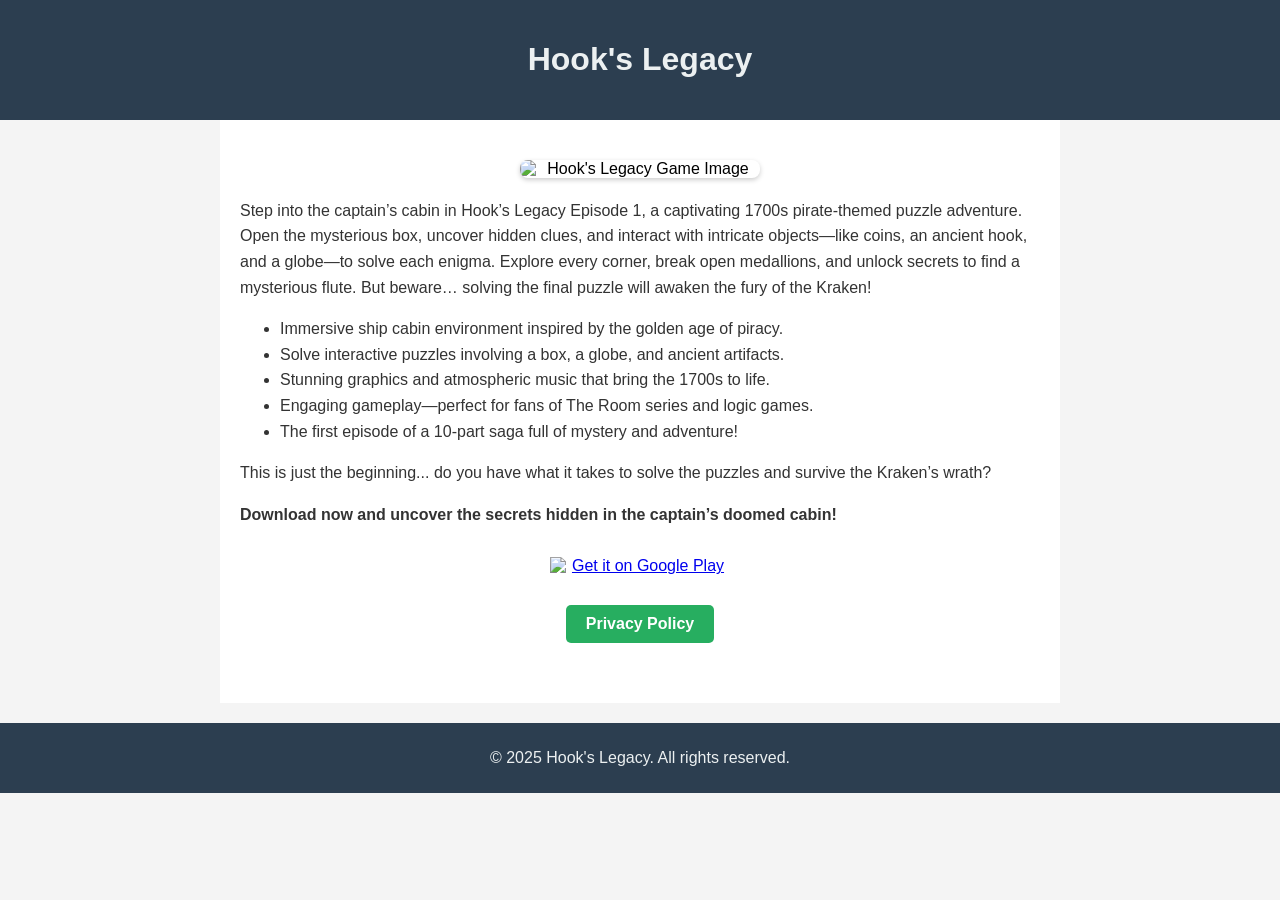
==== index.html @ f2c018a4 "Update index.html" ====
<!DOCTYPE html>
<html lang="en">
<head>
  <meta charset="UTF-8" />
  <title>Hook's Legacy</title>
  <style>
    body {
      font-family: Arial, sans-serif;
      margin: 0;
      padding: 0;
      background: #f4f4f4;
    }

    header {
      background: #2c3e50;
      color: #ecf0f1;
      padding: 20px;
      text-align: center;
    }

    main {
      max-width: 800px;
      margin: 0 auto;
      padding: 20px;
      background: #fff;
      text-align: center;
    }

    .game-image {
      margin: 20px auto;
      display: block;
      width: 240px; /* adjusting width from provided link */
      height: auto;
      box-shadow: 0 2px 5px rgba(0,0,0,0.2);
      border-radius: 8px;
    }

    .game-description {
      margin-top: 20px;
      font-size: 1rem;
      line-height: 1.6;
      color: #333;
      text-align: left; /* Facoltativo: per allineare a sinistra */
    }

    .store-badge {
      margin: 20px auto;
      display: block;
      width: 180px; /* typical width for the Google Play badge */
      height: auto;
    }

    .buttons-container {
      margin: 30px 0;
      text-align: center;
    }

    .btn-policy {
      display: inline-block;
      padding: 10px 20px;
      background: #27ae60;
      color: #fff;
      text-decoration: none;
      border-radius: 5px;
      font-weight: bold;
      margin: 10px;
    }

    .btn-policy:hover {
      background: #2ecc71;
    }

    footer {
      background: #2c3e50;
      color: #ecf0f1;
      text-align: center;
      padding: 10px;
      margin-top: 20px;
    }
  </style>
</head>
<body>
  <header>
    <h1>Hook's Legacy</h1>
  </header>

  <main>
    <!-- Game image -->
    <img 
      class="game-image" 
      src="https://play-lh.googleusercontent.com/mLpcLeg_mmo0BnY7nd2sr4pwFsOzSVc6ioqtcm1bPZD8HeeAul3WqyxmiuzmgllmLvM=w240-h480-rw" 
      alt="Hook's Legacy Game Image" 
    />

    <!-- Updated text -->
    <div class="game-description">
      <p>
        Step into the captain’s cabin in Hook’s Legacy Episode 1, a captivating 1700s pirate-themed puzzle adventure. 
        Open the mysterious box, uncover hidden clues, and interact with intricate objects—like coins, 
        an ancient hook, and a globe—to solve each enigma. Explore every corner, break open medallions, 
        and unlock secrets to find a mysterious flute. But beware… solving the final puzzle 
        will awaken the fury of the Kraken!
      </p>

      <ul>
        <li>Immersive ship cabin environment inspired by the golden age of piracy.</li>
        <li>Solve interactive puzzles involving a box, a globe, and ancient artifacts.</li>
        <li>Stunning graphics and atmospheric music that bring the 1700s to life.</li>
        <li>Engaging gameplay—perfect for fans of The Room series and logic games.</li>
        <li>The first episode of a 10-part saga full of mystery and adventure!</li>
      </ul>

      <p>
        This is just the beginning... do you have what it takes to solve the puzzles 
        and survive the Kraken’s wrath?
      </p>

      <p>
        <strong>Download now and uncover the secrets hidden in the captain’s doomed cabin!</strong>
      </p>
    </div>

    <!-- Google Play badge (typical "Get it on Google Play" button) -->
    <div class="buttons-container">
      <a 
        href="https://play.google.com/store/apps/details?id=com.M4st3rf0x.MansionSurv" 
        target="_blank" 
        rel="noopener noreferrer"
      >
        <img 
          class="store-badge" 
          src="https://play.google.com/intl/en_us/badges/images/generic/en_badge_web_generic.png" 
          alt="Get it on Google Play"
        />
      </a>

      <!-- Privacy Policy button -->
      <a 
        class="btn-policy" 
        href="https://wearekeepersofthesea.com/privacy-policy" 
        target="_blank" 
        rel="noopener noreferrer"
      >
        Privacy Policy
      </a>
    </div>
  </main>

  <footer>
    <p>&copy; 2025 Hook's Legacy. All rights reserved.</p>
  </footer>
</body>
</html>
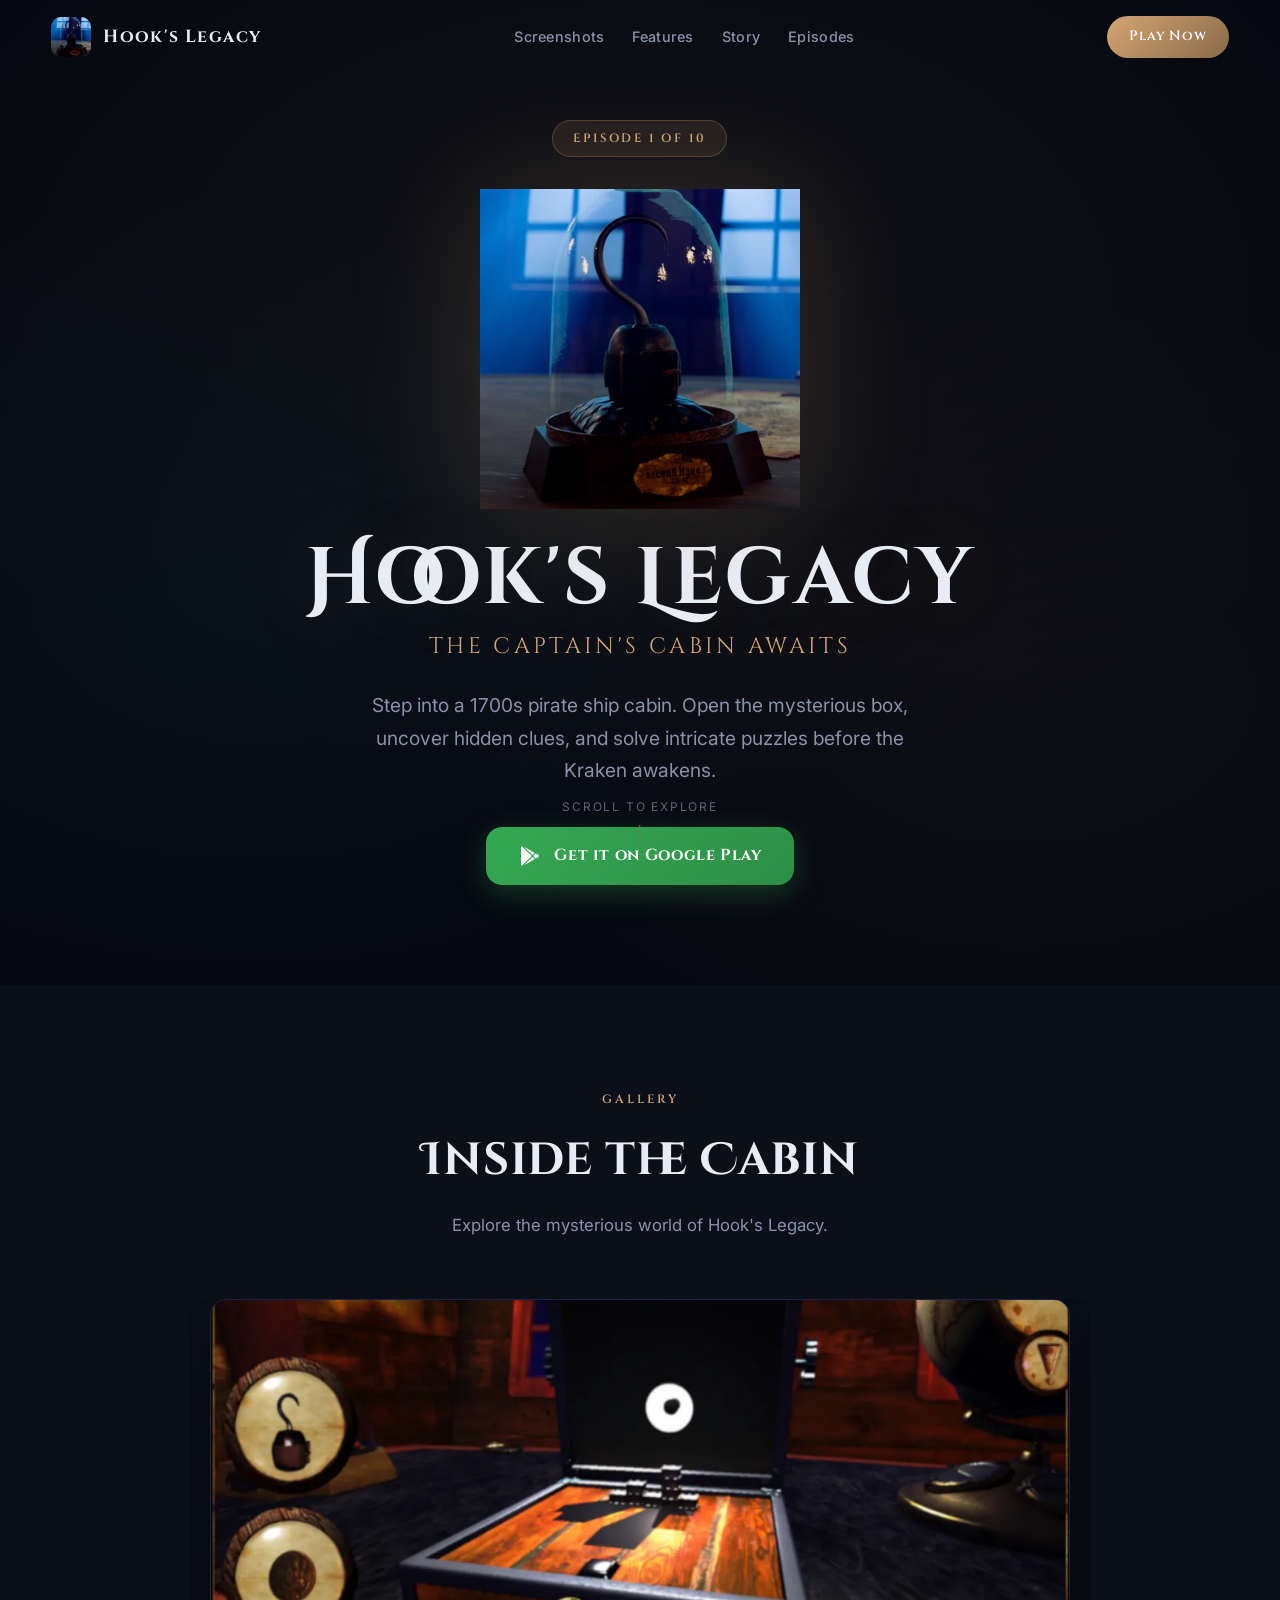
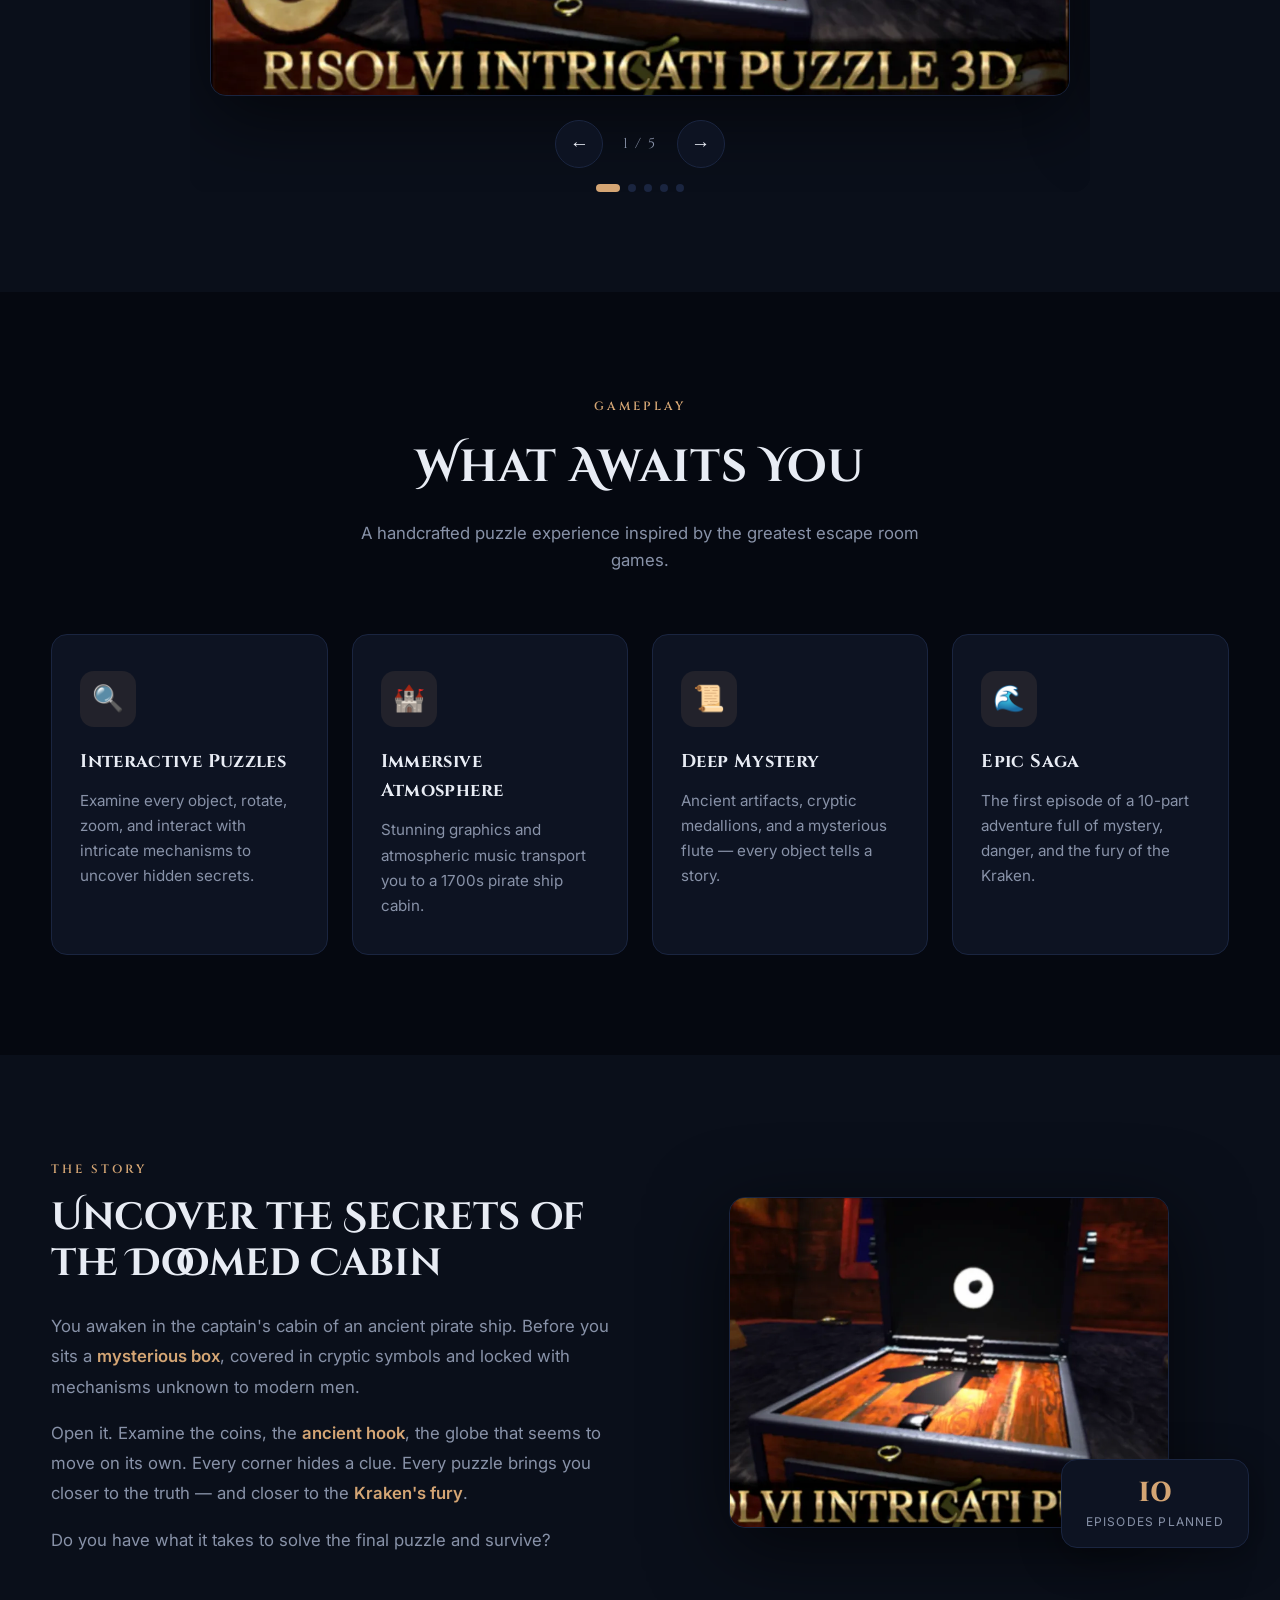
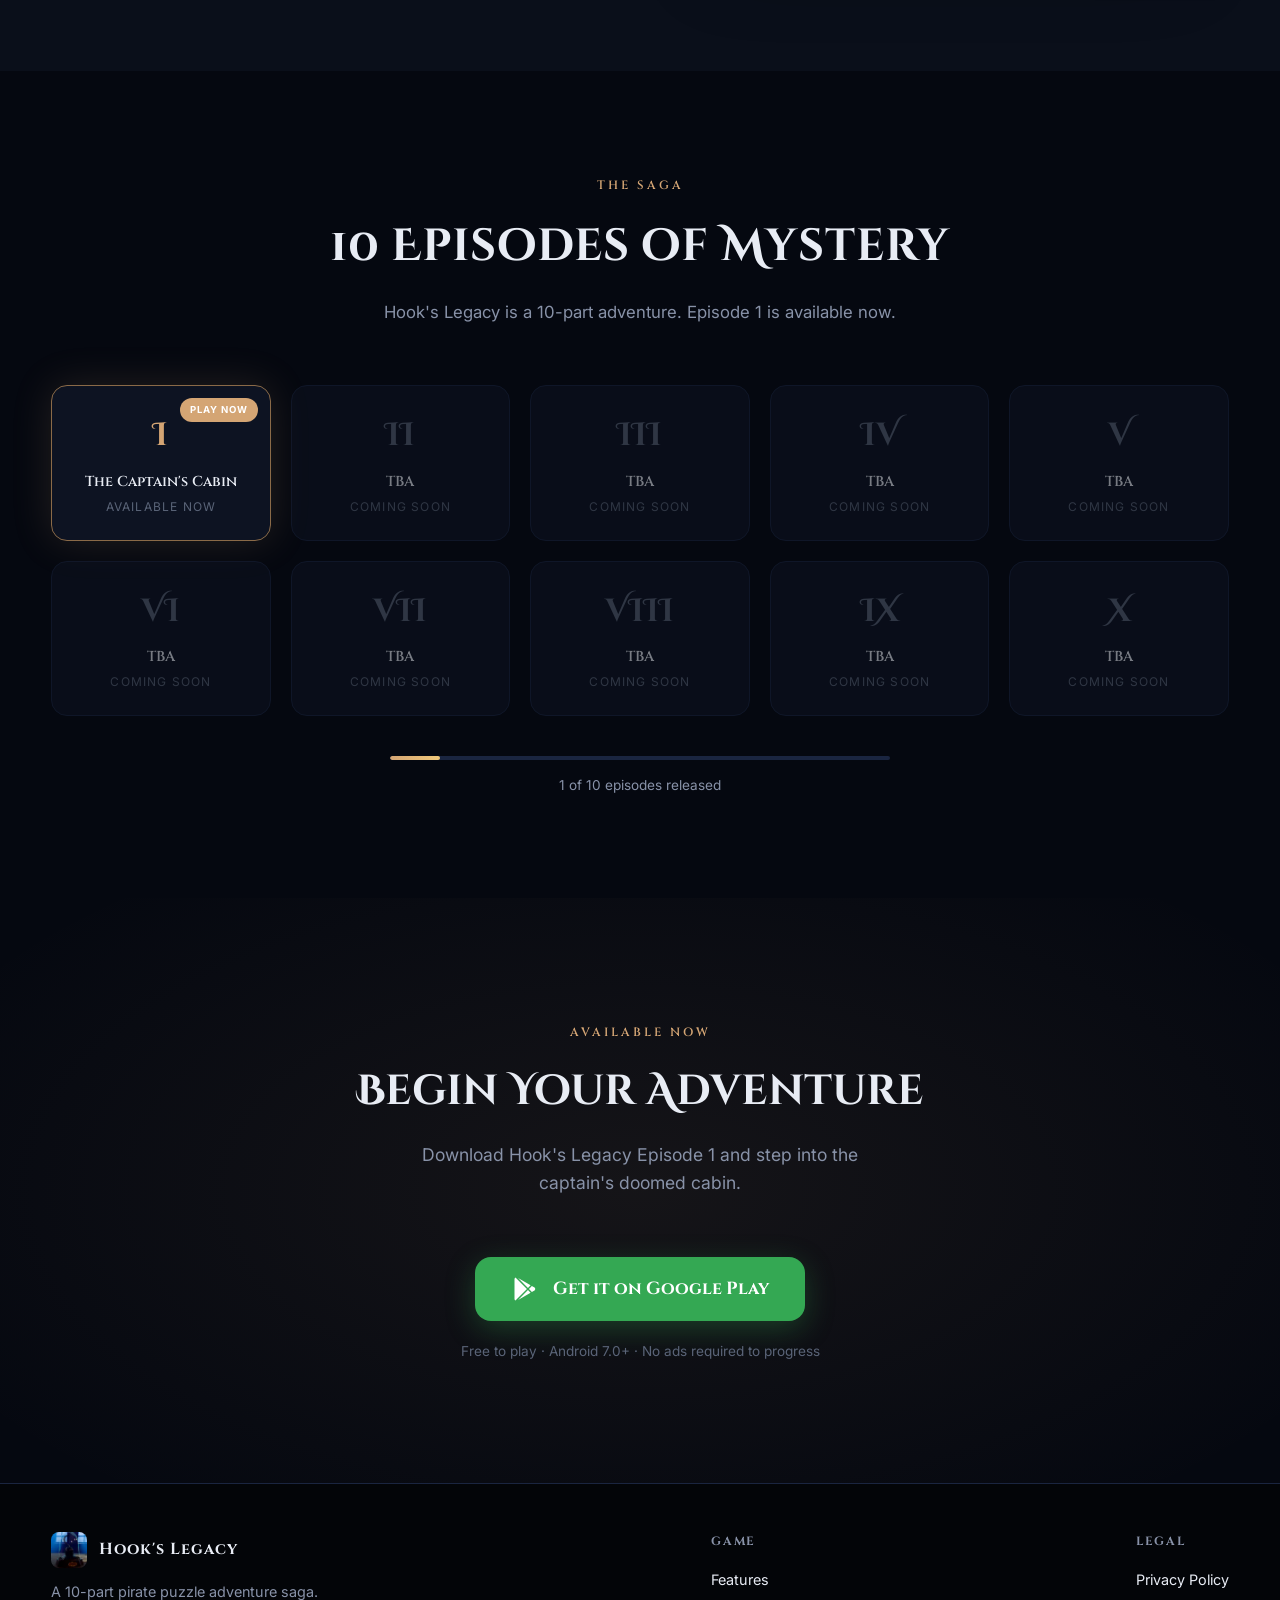
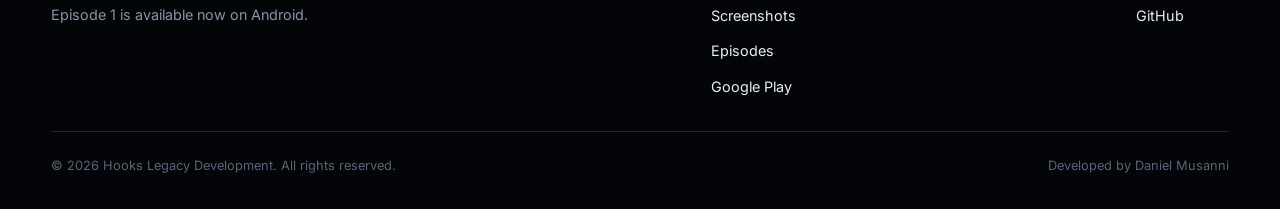
==== commit b7ad3d35: "fix: add index.html, remove private files (WIKI, agents, scripts)" ====
--- a/index.html
+++ b/index.html
@@ -1,153 +1,224 @@
 <!DOCTYPE html>
 <html lang="en">
 <head>
-  <meta charset="UTF-8" />
-  <title>Hook's Legacy</title>
-  <style>
-    body {
-      font-family: Arial, sans-serif;
-      margin: 0;
-      padding: 0;
-      background: #f4f4f4;
-    }
-
-    header {
-      background: #2c3e50;
-      color: #ecf0f1;
-      padding: 20px;
-      text-align: center;
-    }
-
-    main {
-      max-width: 800px;
-      margin: 0 auto;
-      padding: 20px;
-      background: #fff;
-      text-align: center;
-    }
-
-    .game-image {
-      margin: 20px auto;
-      display: block;
-      width: 240px; /* adjusting width from provided link */
-      height: auto;
-      box-shadow: 0 2px 5px rgba(0,0,0,0.2);
-      border-radius: 8px;
-    }
-
-    .game-description {
-      margin-top: 20px;
-      font-size: 1rem;
-      line-height: 1.6;
-      color: #333;
-      text-align: left; /* Facoltativo: per allineare a sinistra */
-    }
-
-    .store-badge {
-      margin: 20px auto;
-      display: block;
-      width: 180px; /* typical width for the Google Play badge */
-      height: auto;
-    }
-
-    .buttons-container {
-      margin: 30px 0;
-      text-align: center;
-    }
-
-    .btn-policy {
-      display: inline-block;
-      padding: 10px 20px;
-      background: #27ae60;
-      color: #fff;
-      text-decoration: none;
-      border-radius: 5px;
-      font-weight: bold;
-      margin: 10px;
-    }
-
-    .btn-policy:hover {
-      background: #2ecc71;
-    }
-
-    footer {
-      background: #2c3e50;
-      color: #ecf0f1;
-      text-align: center;
-      padding: 10px;
-      margin-top: 20px;
-    }
-  </style>
+  <meta charset="UTF-8">
+  <meta name="viewport" content="width=device-width, initial-scale=1.0">
+  <title>Hook's Legacy — The Captain's Cabin Awaits</title>
+  <meta name="description" content="Hook's Legacy Episode 1: a pirate-themed puzzle adventure set in a 1700s ship cabin. Solve intricate puzzles, uncover hidden secrets, and survive the Kraken's wrath.">
+  <meta property="og:title" content="Hook's Legacy — Episode 1">
+  <meta property="og:description" content="Step into the captain's cabin. Solve the puzzles. Survive the Kraken.">
+  <meta property="og:type" content="website">
+  <link rel="icon" type="image/svg+xml" href="assets/img/favicon.svg">
+  <link rel="preconnect" href="https://fonts.googleapis.com">
+  <link rel="preconnect" href="https://fonts.gstatic.com" crossorigin>
+  <link href="https://fonts.googleapis.com/css2?family=Cinzel+Decorative:wght@400;700&family=Cinzel:wght@400;500;600;700&family=Inter:wght@400;500;600&display=swap" rel="stylesheet">
+  <link rel="stylesheet" href="assets/css/style.css">
 </head>
 <body>
-  <header>
-    <h1>Hook's Legacy</h1>
+
+  <header class="site-header" id="header">
+    <div class="container header-inner">
+      <a class="header-brand" href="#">
+        <img class="header-logo" src="assets/img/logo-sm.webp" alt="Hook's Legacy">
+        <span class="header-title">Hook's Legacy</span>
+      </a>
+      <nav>
+        <ul class="header-nav">
+          <li><a href="#screenshots">Screenshots</a></li>
+          <li><a href="#features">Features</a></li>
+          <li><a href="#story">Story</a></li>
+          <li><a href="#episodes">Episodes</a></li>
+        </ul>
+      </nav>
+      <a class="header-cta" href="https://play.google.com/store/apps/details?id=com.HooksLegacyDev.HooksLegacyEp1" target="_blank" rel="noopener">Play Now</a>
+    </div>
   </header>
 
   <main>
-    <!-- Game image -->
-    <img 
-      class="game-image" 
-      src="https://play-lh.googleusercontent.com/mLpcLeg_mmo0BnY7nd2sr4pwFsOzSVc6ioqtcm1bPZD8HeeAul3WqyxmiuzmgllmLvM=w240-h480-rw" 
-      alt="Hook's Legacy Game Image" 
-    />
-
-    <!-- Updated text -->
-    <div class="game-description">
-      <p>
-        Step into the captain’s cabin in Hook’s Legacy Episode 1, a captivating 1700s pirate-themed puzzle adventure. 
-        Open the mysterious box, uncover hidden clues, and interact with intricate objects—like coins, 
-        an ancient hook, and a globe—to solve each enigma. Explore every corner, break open medallions, 
-        and unlock secrets to find a mysterious flute. But beware… solving the final puzzle 
-        will awaken the fury of the Kraken!
-      </p>
-
-      <ul>
-        <li>Immersive ship cabin environment inspired by the golden age of piracy.</li>
-        <li>Solve interactive puzzles involving a box, a globe, and ancient artifacts.</li>
-        <li>Stunning graphics and atmospheric music that bring the 1700s to life.</li>
-        <li>Engaging gameplay—perfect for fans of The Room series and logic games.</li>
-        <li>The first episode of a 10-part saga full of mystery and adventure!</li>
-      </ul>
-
-      <p>
-        This is just the beginning... do you have what it takes to solve the puzzles 
-        and survive the Kraken’s wrath?
-      </p>
-
-      <p>
-        <strong>Download now and uncover the secrets hidden in the captain’s doomed cabin!</strong>
-      </p>
+
+    <section class="hero" id="hero">
+      <div class="hero-particles" id="particles"></div>
+      <div class="hero-content">
+        <div class="hero-badge">Episode 1 of 10</div>
+        <img class="hero-logo" src="assets/img/logo-hero.webp" alt="Hook's Legacy">
+        <h1 class="hero-title">Hook's Legacy</h1>
+        <p class="hero-subtitle">The Captain's Cabin Awaits</p>
+        <p class="hero-tagline">Step into a 1700s pirate ship cabin. Open the mysterious box, uncover hidden clues, and solve intricate puzzles before the Kraken awakens.</p>
+        <div class="hero-cta">
+          <a class="btn-play" href="https://play.google.com/store/apps/details?id=com.HooksLegacyDev.HooksLegacyEp1" target="_blank" rel="noopener">
+            <svg viewBox="0 0 24 24" fill="currentColor"><path d="M3,20.5V3.5C3,2.91 3.34,2.39 3.84,2.15L13.69,12L3.84,21.85C3.34,21.61 3,21.09 3,20.5M16.81,15.12L6.05,21.34L14.54,12.85L16.81,15.12M20.16,10.81C20.5,11.08 20.75,11.5 20.75,12C20.75,12.5 20.53,12.9 20.18,13.18L17.89,14.5L15.39,12L17.89,9.5L20.16,10.81M6.05,2.66L16.81,8.88L14.54,11.15L6.05,2.66Z"/></svg>
+            Get it on Google Play
+          </a>
+        </div>
+        <p class="hero-scroll">Scroll to explore<span class="hero-scroll-line"></span></p>
+      </div>
+    </section>
+
+    <section class="section section-dark" id="screenshots">
+      <div class="container">
+        <div class="section-header reveal">
+          <span class="section-eyebrow">Gallery</span>
+          <h2 class="section-title">Inside the Cabin</h2>
+          <p class="section-desc">Explore the mysterious world of Hook's Legacy.</p>
+        </div>
+        <div class="screenshots-carousel reveal">
+          <div class="screenshots-track" id="carouselTrack">
+            <div class="screenshot-slide"><img src="assets/img/screenshot-1.webp" alt="The mysterious box" loading="lazy"></div>
+            <div class="screenshot-slide"><img src="assets/img/screenshot-2.webp" alt="Ancient artifacts" loading="lazy"></div>
+            <div class="screenshot-slide"><img src="assets/img/screenshot-3.webp" alt="Puzzle solving" loading="lazy"></div>
+            <div class="screenshot-slide"><img src="assets/img/screenshot-4.webp" alt="The globe" loading="lazy"></div>
+            <div class="screenshot-slide"><img src="assets/img/screenshot-5.webp" alt="The Kraken awaits" loading="lazy"></div>
+          </div>
+          <div class="carousel-controls">
+            <button class="carousel-btn" id="prevBtn" aria-label="Previous">&#8592;</button>
+            <span class="carousel-counter"><span id="currentSlide">1</span> / 5</span>
+            <button class="carousel-btn" id="nextBtn" aria-label="Next">&#8594;</button>
+          </div>
+          <div class="carousel-dots" id="carouselDots">
+            <button class="carousel-dot active" data-index="0"></button>
+            <button class="carousel-dot" data-index="1"></button>
+            <button class="carousel-dot" data-index="2"></button>
+            <button class="carousel-dot" data-index="3"></button>
+            <button class="carousel-dot" data-index="4"></button>
+          </div>
+        </div>
+      </div>
+    </section>
+
+    <section class="section" id="features">
+      <div class="container">
+        <div class="section-header reveal">
+          <span class="section-eyebrow">Gameplay</span>
+          <h2 class="section-title">What Awaits You</h2>
+          <p class="section-desc">A handcrafted puzzle experience inspired by the greatest escape room games.</p>
+        </div>
+        <div class="features-grid">
+          <div class="feature-card reveal reveal-delay-1">
+            <div class="feature-icon">&#x1F50D;</div>
+            <h3>Interactive Puzzles</h3>
+            <p>Examine every object, rotate, zoom, and interact with intricate mechanisms to uncover hidden secrets.</p>
+          </div>
+          <div class="feature-card reveal reveal-delay-2">
+            <div class="feature-icon">&#x1F3F0;</div>
+            <h3>Immersive Atmosphere</h3>
+            <p>Stunning graphics and atmospheric music transport you to a 1700s pirate ship cabin.</p>
+          </div>
+          <div class="feature-card reveal reveal-delay-3">
+            <div class="feature-icon">&#x1F4DC;</div>
+            <h3>Deep Mystery</h3>
+            <p>Ancient artifacts, cryptic medallions, and a mysterious flute — every object tells a story.</p>
+          </div>
+          <div class="feature-card reveal reveal-delay-4">
+            <div class="feature-icon">&#x1F30A;</div>
+            <h3>Epic Saga</h3>
+            <p>The first episode of a 10-part adventure full of mystery, danger, and the fury of the Kraken.</p>
+          </div>
+        </div>
+      </div>
+    </section>
+
+    <section class="section section-dark" id="story">
+      <div class="container">
+        <div class="story-content">
+          <div class="story-text reveal">
+            <span class="section-eyebrow">The Story</span>
+            <h2>Uncover the Secrets of the Doomed Cabin</h2>
+            <p>You awaken in the captain's cabin of an ancient pirate ship. Before you sits a <span class="highlight">mysterious box</span>, covered in cryptic symbols and locked with mechanisms unknown to modern men.</p>
+            <p>Open it. Examine the coins, the <span class="highlight">ancient hook</span>, the globe that seems to move on its own. Every corner hides a clue. Every puzzle brings you closer to the truth — and closer to the <span class="highlight">Kraken's fury</span>.</p>
+            <p>Do you have what it takes to solve the final puzzle and survive?</p>
+          </div>
+          <div class="story-visual reveal reveal-delay-2">
+            <img class="story-image" src="assets/img/story-image.webp" alt="The captain's cabin">
+            <div class="story-badge">
+              <div class="story-badge-num">10</div>
+              <div class="story-badge-label">Episodes Planned</div>
+            </div>
+          </div>
+        </div>
+      </div>
+    </section>
+
+    <section class="section" id="episodes">
+      <div class="container">
+        <div class="section-header reveal">
+          <span class="section-eyebrow">The Saga</span>
+          <h2 class="section-title">10 Episodes of Mystery</h2>
+          <p class="section-desc">Hook's Legacy is a 10-part adventure. Episode 1 is available now.</p>
+        </div>
+        <div class="episodes-grid reveal">
+          <div class="episode-card current">
+            <div class="episode-num">I</div>
+            <div class="episode-title">The Captain's Cabin</div>
+            <div class="episode-status">Available Now</div>
+          </div>
+          <div class="episode-card locked"><div class="episode-num">II</div><div class="episode-title">TBA</div><div class="episode-status">Coming Soon</div></div>
+          <div class="episode-card locked"><div class="episode-num">III</div><div class="episode-title">TBA</div><div class="episode-status">Coming Soon</div></div>
+          <div class="episode-card locked"><div class="episode-num">IV</div><div class="episode-title">TBA</div><div class="episode-status">Coming Soon</div></div>
+          <div class="episode-card locked"><div class="episode-num">V</div><div class="episode-title">TBA</div><div class="episode-status">Coming Soon</div></div>
+          <div class="episode-card locked"><div class="episode-num">VI</div><div class="episode-title">TBA</div><div class="episode-status">Coming Soon</div></div>
+          <div class="episode-card locked"><div class="episode-num">VII</div><div class="episode-title">TBA</div><div class="episode-status">Coming Soon</div></div>
+          <div class="episode-card locked"><div class="episode-num">VIII</div><div class="episode-title">TBA</div><div class="episode-status">Coming Soon</div></div>
+          <div class="episode-card locked"><div class="episode-num">IX</div><div class="episode-title">TBA</div><div class="episode-status">Coming Soon</div></div>
+          <div class="episode-card locked"><div class="episode-num">X</div><div class="episode-title">TBA</div><div class="episode-status">Coming Soon</div></div>
+        </div>
+        <div class="episodes-progress reveal">
+          <div class="progress-bar"><div class="progress-fill"></div></div>
+          <span class="progress-label">1 of 10 episodes released</span>
+        </div>
+      </div>
+    </section>
+
+    <section class="download-section" id="download">
+      <div class="download-content">
+        <div class="section-header reveal">
+          <span class="section-eyebrow">Available Now</span>
+          <h2 class="download-title">Begin Your Adventure</h2>
+          <p class="download-subtitle">Download Hook's Legacy Episode 1 and step into the captain's doomed cabin.</p>
+        </div>
+        <a class="download-badge reveal" href="https://play.google.com/store/apps/details?id=com.HooksLegacyDev.HooksLegacyEp1" target="_blank" rel="noopener">
+          <svg viewBox="0 0 24 24" fill="currentColor"><path d="M3,20.5V3.5C3,2.91 3.34,2.39 3.84,2.15L13.69,12L3.84,21.85C3.34,21.61 3,21.09 3,20.5M16.81,15.12L6.05,21.34L14.54,12.85L16.81,15.12M20.16,10.81C20.5,11.08 20.75,11.5 20.75,12C20.75,12.5 20.53,12.9 20.18,13.18L17.89,14.5L15.39,12L17.89,9.5L20.16,10.81M6.05,2.66L16.81,8.88L14.54,11.15L6.05,2.66Z"/></svg>
+          Get it on Google Play
+        </a>
+        <p class="download-meta reveal">Free to play · Android 7.0+ · No ads required to progress</p>
+      </div>
+    </section>
+
+  </main>
+
+  <footer class="site-footer">
+    <div class="container">
+      <div class="footer-grid">
+        <div class="footer-brand">
+          <div class="footer-brand-logo">
+            <img src="assets/img/logo-sm.webp" alt="Hook's Legacy">
+            <span>Hook's Legacy</span>
+          </div>
+          <p>A 10-part pirate puzzle adventure saga. Episode 1 is available now on Android.</p>
+        </div>
+        <div class="footer-links">
+          <h5>Game</h5>
+          <ul>
+            <li><a href="#features">Features</a></li>
+            <li><a href="#screenshots">Screenshots</a></li>
+            <li><a href="#episodes">Episodes</a></li>
+            <li><a href="https://play.google.com/store/apps/details?id=com.HooksLegacyDev.HooksLegacyEp1" target="_blank" rel="noopener">Google Play</a></li>
+          </ul>
+        </div>
+        <div class="footer-links">
+          <h5>Legal</h5>
+          <ul>
+            <li><a href="privacy.html">Privacy Policy</a></li>
+            <li><a href="https://github.com/HooksLegacyTeam/HooksLegacy" target="_blank" rel="noopener">GitHub</a></li>
+          </ul>
+        </div>
+      </div>
+      <div class="footer-bottom">
+        <span>&copy; 2026 Hooks Legacy Development. All rights reserved.</span>
+        <span>Developed by Daniel Musanni</span>
+      </div>
     </div>
-
-    <!-- Google Play badge (typical "Get it on Google Play" button) -->
-    <div class="buttons-container">
-      <a 
-        href="https://play.google.com/store/apps/details?id=com.M4st3rf0x.MansionSurv" 
-        target="_blank" 
-        rel="noopener noreferrer"
-      >
-        <img 
-          class="store-badge" 
-          src="https://play.google.com/intl/en_us/badges/images/generic/en_badge_web_generic.png" 
-          alt="Get it on Google Play"
-        />
-      </a>
-
-      <!-- Privacy Policy button -->
-      <a 
-        class="btn-policy" 
-        href="https://wearekeepersofthesea.com/privacy-policy" 
-        target="_blank" 
-        rel="noopener noreferrer"
-      >
-        Privacy Policy
-      </a>
-    </div>
-  </main>
-
-  <footer>
-    <p>&copy; 2025 Hook's Legacy. All rights reserved.</p>
   </footer>
+
+  <script src="assets/js/main.js"></script>
 </body>
 </html>
--- a/assets/css/style.css
+++ b/assets/css/style.css
@@ -0,0 +1,912 @@
+:root {
+  --bg: #050810;
+  --bg-deep: #030508;
+  --bg-section: #0a0f1a;
+  --bg-card: #0d1322;
+  --bg-card-hover: #111830;
+  --border: #1a2540;
+  --border-glow: #2a3a5c;
+  --text: #e8ecf4;
+  --text-dim: #8892a8;
+  --text-muted: #5a6478;
+  --gold: #d4a574;
+  --gold-bright: #f0c87a;
+  --gold-dim: #8a6a48;
+  --ocean: #1a6b8a;
+  --ocean-bright: #22d3ee;
+  --ocean-dim: #0e4a60;
+  --danger: #c0392b;
+  --font-display: 'Cinzel Decorative', 'Cinzel', serif;
+  --font-heading: 'Cinzel', serif;
+  --font-body: 'Inter', -apple-system, sans-serif;
+  --radius: 16px;
+  --radius-sm: 8px;
+  --radius-pill: 999px;
+  --shadow-sm: 0 4px 20px rgba(0,0,0,0.3);
+  --shadow-md: 0 8px 40px rgba(0,0,0,0.4);
+  --shadow-lg: 0 20px 80px rgba(0,0,0,0.6);
+  --shadow-glow-gold: 0 0 40px rgba(212,165,116,0.15);
+  --shadow-glow-ocean: 0 0 40px rgba(34,211,238,0.1);
+}
+
+*, *::before, *::after {
+  box-sizing: border-box;
+  margin: 0;
+  padding: 0;
+}
+
+html {
+  scroll-behavior: smooth;
+  -webkit-text-size-adjust: 100%;
+}
+
+body {
+  font-family: var(--font-body);
+  background: var(--bg);
+  color: var(--text);
+  line-height: 1.6;
+  -webkit-font-smoothing: antialiased;
+  -moz-osx-font-smoothing: grayscale;
+  overflow-x: hidden;
+}
+
+::selection {
+  background: rgba(212,165,116,0.35);
+  color: #fff;
+}
+
+img {
+  max-width: 100%;
+  height: auto;
+  display: block;
+}
+
+a {
+  color: var(--ocean-bright);
+  text-decoration: none;
+  transition: color 0.2s;
+}
+
+a:hover {
+  color: var(--gold-bright);
+}
+
+.container {
+  width: min(1200px, 92%);
+  margin: 0 auto;
+}
+
+/* ═══════════════ HEADER ═══════════════ */
+.site-header {
+  position: fixed;
+  top: 0;
+  left: 0;
+  right: 0;
+  z-index: 100;
+  padding: 16px 0;
+  transition: background 0.3s, backdrop-filter 0.3s;
+}
+
+.site-header.scrolled {
+  background: rgba(5,8,16,0.92);
+  backdrop-filter: blur(16px);
+  border-bottom: 1px solid var(--border);
+}
+
+.header-inner {
+  display: flex;
+  align-items: center;
+  justify-content: space-between;
+}
+
+.header-brand {
+  display: flex;
+  align-items: center;
+  gap: 12px;
+  text-decoration: none;
+}
+
+.header-logo {
+  width: 40px;
+  height: 40px;
+  border-radius: 10px;
+  object-fit: cover;
+}
+
+.header-title {
+  font-family: var(--font-heading);
+  font-weight: 700;
+  font-size: 1.1rem;
+  color: var(--text);
+  letter-spacing: 0.08em;
+}
+
+.header-nav {
+  display: flex;
+  align-items: center;
+  gap: 28px;
+  list-style: none;
+}
+
+.header-nav a {
+  color: var(--text-dim);
+  font-size: 0.9rem;
+  font-weight: 500;
+  letter-spacing: 0.02em;
+  transition: color 0.2s;
+}
+
+.header-nav a:hover {
+  color: var(--gold);
+  text-decoration: none;
+}
+
+.header-cta {
+  display: inline-flex;
+  align-items: center;
+  gap: 8px;
+  padding: 10px 22px;
+  background: linear-gradient(135deg, var(--gold), var(--gold-dim));
+  color: #fff;
+  font-family: var(--font-heading);
+  font-weight: 600;
+  font-size: 0.85rem;
+  letter-spacing: 0.06em;
+  border-radius: var(--radius-pill);
+  text-decoration: none;
+  transition: transform 0.2s, box-shadow 0.2s;
+}
+
+.header-cta:hover {
+  transform: translateY(-2px);
+  box-shadow: var(--shadow-glow-gold);
+  color: #fff;
+  text-decoration: none;
+}
+
+/* ═══════════════ HERO ═══════════════ */
+.hero {
+  position: relative;
+  min-height: 100vh;
+  display: flex;
+  align-items: center;
+  justify-content: center;
+  text-align: center;
+  overflow: hidden;
+  padding: 120px 0 80px;
+}
+
+.hero::before {
+  content: '';
+  position: absolute;
+  inset: 0;
+  background:
+    radial-gradient(ellipse 800px 500px at 50% 30%, rgba(212,165,116,0.06), transparent),
+    radial-gradient(ellipse 600px 400px at 20% 60%, rgba(26,107,138,0.08), transparent),
+    radial-gradient(ellipse 600px 400px at 80% 70%, rgba(212,165,116,0.04), transparent);
+  pointer-events: none;
+}
+
+.hero-particles {
+  position: absolute;
+  inset: 0;
+  pointer-events: none;
+  overflow: hidden;
+}
+
+.hero-particle {
+  position: absolute;
+  width: 2px;
+  height: 2px;
+  background: var(--gold);
+  border-radius: 50%;
+  opacity: 0;
+  animation: float-particle 8s infinite;
+}
+
+@keyframes float-particle {
+  0% { opacity: 0; transform: translateY(100vh) scale(0); }
+  10% { opacity: 0.6; }
+  90% { opacity: 0.6; }
+  100% { opacity: 0; transform: translateY(-10vh) scale(1); }
+}
+
+.hero-content {
+  position: relative;
+  z-index: 2;
+}
+
+.hero-badge {
+  display: inline-flex;
+  align-items: center;
+  gap: 8px;
+  padding: 8px 20px;
+  background: rgba(212,165,116,0.1);
+  border: 1px solid rgba(212,165,116,0.25);
+  border-radius: var(--radius-pill);
+  font-family: var(--font-heading);
+  font-size: 0.75rem;
+  font-weight: 600;
+  letter-spacing: 0.2em;
+  text-transform: uppercase;
+  color: var(--gold);
+  margin-bottom: 32px;
+}
+
+.hero-logo {
+  width: min(320px, 70vw);
+  margin: 0 auto 28px;
+  filter: drop-shadow(0 0 60px rgba(212,165,116,0.2));
+}
+
+.hero-title {
+  font-family: var(--font-display);
+  font-weight: 700;
+  font-size: clamp(2.4rem, 7vw, 5rem);
+  line-height: 1.05;
+  letter-spacing: 0.04em;
+  color: var(--text);
+  margin-bottom: 8px;
+  text-shadow: 0 0 80px rgba(212,165,116,0.15);
+}
+
+.hero-subtitle {
+  font-family: var(--font-heading);
+  font-weight: 400;
+  font-size: clamp(1rem, 2.5vw, 1.4rem);
+  color: var(--gold);
+  letter-spacing: 0.15em;
+  text-transform: uppercase;
+  margin-bottom: 24px;
+}
+
+.hero-tagline {
+  font-size: clamp(1rem, 2vw, 1.2rem);
+  color: var(--text-dim);
+  max-width: 560px;
+  margin: 0 auto 40px;
+  line-height: 1.7;
+}
+
+.hero-cta {
+  display: flex;
+  gap: 16px;
+  justify-content: center;
+  flex-wrap: wrap;
+  margin-bottom: 20px;
+}
+
+.btn-play {
+  display: inline-flex;
+  align-items: center;
+  gap: 12px;
+  padding: 16px 32px;
+  background: linear-gradient(135deg, #34a853, #2d8f47);
+  color: #fff;
+  font-family: var(--font-heading);
+  font-weight: 700;
+  font-size: 1rem;
+  letter-spacing: 0.04em;
+  border-radius: var(--radius);
+  text-decoration: none;
+  transition: transform 0.2s, box-shadow 0.2s;
+  box-shadow: 0 8px 30px rgba(52,168,83,0.3);
+}
+
+.btn-play:hover {
+  transform: translateY(-3px);
+  box-shadow: 0 12px 40px rgba(52,168,83,0.4);
+  color: #fff;
+  text-decoration: none;
+}
+
+.btn-play svg {
+  width: 24px;
+  height: 24px;
+}
+
+.hero-scroll {
+  position: absolute;
+  bottom: 40px;
+  left: 50%;
+  transform: translateX(-50%);
+  display: flex;
+  flex-direction: column;
+  align-items: center;
+  gap: 8px;
+  color: var(--text-muted);
+  font-size: 0.75rem;
+  letter-spacing: 0.15em;
+  text-transform: uppercase;
+  animation: bounce 2s infinite;
+}
+
+.hero-scroll-line {
+  width: 1px;
+  height: 40px;
+  background: linear-gradient(to bottom, var(--gold-dim), transparent);
+}
+
+@keyframes bounce {
+  0%, 100% { transform: translateX(-50%) translateY(0); }
+  50% { transform: translateX(-50%) translateY(8px); }
+}
+
+/* ═══════════════ SECTIONS ═══════════════ */
+.section {
+  padding: 100px 0;
+  position: relative;
+}
+
+.section-dark {
+  background: var(--bg-section);
+}
+
+.section-header {
+  text-align: center;
+  margin-bottom: 60px;
+}
+
+.section-eyebrow {
+  display: inline-block;
+  font-family: var(--font-heading);
+  font-weight: 600;
+  font-size: 0.75rem;
+  letter-spacing: 0.25em;
+  text-transform: uppercase;
+  color: var(--gold);
+  margin-bottom: 16px;
+}
+
+.section-title {
+  font-family: var(--font-display);
+  font-weight: 700;
+  font-size: clamp(1.8rem, 4vw, 2.8rem);
+  letter-spacing: 0.02em;
+  margin-bottom: 16px;
+}
+
+.section-desc {
+  color: var(--text-dim);
+  max-width: 600px;
+  margin: 0 auto;
+  font-size: 1.05rem;
+}
+
+/* ═══════════════ SCREENSHOTS ═══════════════ */
+.screenshots-carousel {
+  position: relative;
+  max-width: 900px;
+  margin: 0 auto;
+  overflow: hidden;
+  border-radius: var(--radius);
+}
+
+.screenshots-track {
+  display: flex;
+  transition: transform 0.5s cubic-bezier(0.4, 0, 0.2, 1);
+}
+
+.screenshot-slide {
+  min-width: 100%;
+  padding: 0 20px;
+}
+
+.screenshot-slide img {
+  width: 100%;
+  border-radius: var(--radius);
+  box-shadow: var(--shadow-lg);
+  border: 1px solid var(--border);
+}
+
+.carousel-controls {
+  display: flex;
+  align-items: center;
+  justify-content: center;
+  gap: 20px;
+  margin-top: 24px;
+}
+
+.carousel-btn {
+  width: 48px;
+  height: 48px;
+  border-radius: 50%;
+  border: 1px solid var(--border);
+  background: var(--bg-card);
+  color: var(--text);
+  font-size: 1.2rem;
+  cursor: pointer;
+  transition: all 0.2s;
+  display: grid;
+  place-items: center;
+}
+
+.carousel-btn:hover {
+  border-color: var(--gold);
+  color: var(--gold);
+  background: rgba(212,165,116,0.1);
+}
+
+.carousel-counter {
+  font-family: var(--font-heading);
+  font-size: 0.9rem;
+  color: var(--text-dim);
+  letter-spacing: 0.1em;
+}
+
+.carousel-dots {
+  display: flex;
+  gap: 8px;
+  justify-content: center;
+  margin-top: 16px;
+}
+
+.carousel-dot {
+  width: 8px;
+  height: 8px;
+  border-radius: 50%;
+  border: 0;
+  background: var(--border);
+  cursor: pointer;
+  transition: all 0.3s;
+}
+
+.carousel-dot.active {
+  background: var(--gold);
+  width: 24px;
+  border-radius: var(--radius-pill);
+}
+
+/* ═══════════════ FEATURES ═══════════════ */
+.features-grid {
+  display: grid;
+  grid-template-columns: repeat(auto-fit, minmax(260px, 1fr));
+  gap: 24px;
+}
+
+.feature-card {
+  background: var(--bg-card);
+  border: 1px solid var(--border);
+  border-radius: var(--radius);
+  padding: 36px 28px;
+  transition: all 0.3s;
+  position: relative;
+  overflow: hidden;
+}
+
+.feature-card::before {
+  content: '';
+  position: absolute;
+  top: 0;
+  left: 0;
+  right: 0;
+  height: 2px;
+  background: linear-gradient(90deg, transparent, var(--gold), transparent);
+  opacity: 0;
+  transition: opacity 0.3s;
+}
+
+.feature-card:hover {
+  border-color: var(--border-glow);
+  transform: translateY(-4px);
+  box-shadow: var(--shadow-glow-gold);
+}
+
+.feature-card:hover::before {
+  opacity: 1;
+}
+
+.feature-icon {
+  width: 56px;
+  height: 56px;
+  border-radius: 14px;
+  background: rgba(212,165,116,0.1);
+  display: grid;
+  place-items: center;
+  font-size: 1.6rem;
+  margin-bottom: 20px;
+}
+
+.feature-card h3 {
+  font-family: var(--font-heading);
+  font-weight: 700;
+  font-size: 1.15rem;
+  margin-bottom: 12px;
+  letter-spacing: 0.02em;
+}
+
+.feature-card p {
+  color: var(--text-dim);
+  font-size: 0.95rem;
+  line-height: 1.65;
+}
+
+/* ═══════════════ STORY ═══════════════ */
+.story-content {
+  display: grid;
+  grid-template-columns: 1fr 1fr;
+  gap: 60px;
+  align-items: center;
+}
+
+.story-text h2 {
+  font-family: var(--font-display);
+  font-size: clamp(1.6rem, 3.5vw, 2.4rem);
+  margin-bottom: 24px;
+  line-height: 1.2;
+}
+
+.story-text p {
+  color: var(--text-dim);
+  font-size: 1.05rem;
+  line-height: 1.8;
+  margin-bottom: 16px;
+}
+
+.story-text .highlight {
+  color: var(--gold);
+  font-weight: 600;
+}
+
+.story-visual {
+  position: relative;
+  display: flex;
+  justify-content: center;
+}
+
+.story-image {
+  width: 100%;
+  max-width: 440px;
+  border-radius: var(--radius);
+  box-shadow: var(--shadow-lg);
+  border: 1px solid var(--border);
+}
+
+.story-badge {
+  position: absolute;
+  bottom: -20px;
+  right: -20px;
+  background: var(--bg-card);
+  border: 1px solid var(--border);
+  border-radius: var(--radius);
+  padding: 16px 24px;
+  text-align: center;
+  box-shadow: var(--shadow-md);
+}
+
+.story-badge-num {
+  font-family: var(--font-display);
+  font-size: 2rem;
+  font-weight: 700;
+  color: var(--gold);
+  line-height: 1;
+}
+
+.story-badge-label {
+  font-size: 0.75rem;
+  color: var(--text-dim);
+  letter-spacing: 0.1em;
+  text-transform: uppercase;
+  margin-top: 4px;
+}
+
+/* ═══════════════ EPISODES ═══════════════ */
+.episodes-grid {
+  display: grid;
+  grid-template-columns: repeat(auto-fill, minmax(200px, 1fr));
+  gap: 20px;
+}
+
+.episode-card {
+  background: var(--bg-card);
+  border: 1px solid var(--border);
+  border-radius: var(--radius);
+  padding: 24px;
+  text-align: center;
+  transition: all 0.3s;
+  position: relative;
+}
+
+.episode-card.current {
+  border-color: var(--gold-dim);
+  box-shadow: var(--shadow-glow-gold);
+}
+
+.episode-card.current::after {
+  content: 'PLAY NOW';
+  position: absolute;
+  top: 12px;
+  right: 12px;
+  padding: 4px 10px;
+  background: var(--gold);
+  color: #fff;
+  font-size: 0.6rem;
+  font-weight: 700;
+  letter-spacing: 0.1em;
+  border-radius: var(--radius-pill);
+}
+
+.episode-card.locked {
+  opacity: 0.5;
+}
+
+.episode-num {
+  font-family: var(--font-display);
+  font-size: 2rem;
+  font-weight: 700;
+  color: var(--gold);
+  margin-bottom: 8px;
+}
+
+.episode-card.locked .episode-num {
+  color: var(--text-muted);
+}
+
+.episode-title {
+  font-family: var(--font-heading);
+  font-size: 0.9rem;
+  font-weight: 600;
+  margin-bottom: 4px;
+}
+
+.episode-status {
+  font-size: 0.75rem;
+  color: var(--text-muted);
+  letter-spacing: 0.1em;
+  text-transform: uppercase;
+}
+
+.episodes-progress {
+  margin-top: 40px;
+  text-align: center;
+}
+
+.progress-bar {
+  width: 100%;
+  max-width: 500px;
+  height: 4px;
+  background: var(--border);
+  border-radius: var(--radius-pill);
+  margin: 0 auto 12px;
+  overflow: hidden;
+}
+
+.progress-fill {
+  height: 100%;
+  width: 10%;
+  background: linear-gradient(90deg, var(--gold), var(--gold-bright));
+  border-radius: var(--radius-pill);
+  transition: width 1s ease;
+}
+
+.progress-label {
+  font-size: 0.85rem;
+  color: var(--text-dim);
+}
+
+/* ═══════════════ DOWNLOAD CTA ═══════════════ */
+.download-section {
+  text-align: center;
+  padding: 120px 0;
+  position: relative;
+  overflow: hidden;
+}
+
+.download-section::before {
+  content: '';
+  position: absolute;
+  inset: 0;
+  background: radial-gradient(ellipse 800px 400px at 50% 50%, rgba(212,165,116,0.08), transparent);
+  pointer-events: none;
+}
+
+.download-content {
+  position: relative;
+  z-index: 2;
+}
+
+.download-title {
+  font-family: var(--font-display);
+  font-size: clamp(1.6rem, 4vw, 2.6rem);
+  margin-bottom: 16px;
+}
+
+.download-subtitle {
+  color: var(--text-dim);
+  font-size: 1.1rem;
+  margin-bottom: 36px;
+  max-width: 500px;
+  margin-left: auto;
+  margin-right: auto;
+}
+
+.download-badge {
+  display: inline-flex;
+  align-items: center;
+  gap: 14px;
+  padding: 18px 36px;
+  background: #34a853;
+  color: #fff;
+  font-family: var(--font-heading);
+  font-weight: 700;
+  font-size: 1.1rem;
+  border-radius: var(--radius);
+  text-decoration: none;
+  transition: all 0.3s;
+  box-shadow: 0 8px 30px rgba(52,168,83,0.3);
+}
+
+.download-badge:hover {
+  transform: translateY(-3px) scale(1.02);
+  box-shadow: 0 12px 40px rgba(52,168,83,0.45);
+  color: #fff;
+  text-decoration: none;
+}
+
+.download-badge svg {
+  width: 28px;
+  height: 28px;
+}
+
+.download-meta {
+  margin-top: 20px;
+  font-size: 0.85rem;
+  color: var(--text-muted);
+}
+
+/* ═══════════════ FOOTER ═══════════════ */
+.site-footer {
+  border-top: 1px solid var(--border);
+  padding: 48px 0 32px;
+  background: var(--bg-deep);
+}
+
+.footer-grid {
+  display: flex;
+  justify-content: space-between;
+  align-items: flex-start;
+  gap: 40px;
+  flex-wrap: wrap;
+  margin-bottom: 32px;
+}
+
+.footer-brand {
+  max-width: 320px;
+}
+
+.footer-brand-logo {
+  display: flex;
+  align-items: center;
+  gap: 12px;
+  margin-bottom: 12px;
+}
+
+.footer-brand-logo img {
+  width: 36px;
+  height: 36px;
+  border-radius: 8px;
+}
+
+.footer-brand-logo span {
+  font-family: var(--font-heading);
+  font-weight: 700;
+  font-size: 1rem;
+  letter-spacing: 0.06em;
+}
+
+.footer-brand p {
+  color: var(--text-dim);
+  font-size: 0.9rem;
+  line-height: 1.6;
+}
+
+.footer-links h5 {
+  font-family: var(--font-heading);
+  font-size: 0.75rem;
+  letter-spacing: 0.15em;
+  text-transform: uppercase;
+  color: var(--text-dim);
+  margin-bottom: 16px;
+}
+
+.footer-links ul {
+  list-style: none;
+  display: grid;
+  gap: 10px;
+}
+
+.footer-links a {
+  color: var(--text);
+  font-size: 0.9rem;
+  transition: color 0.2s;
+}
+
+.footer-links a:hover {
+  color: var(--gold);
+}
+
+.footer-bottom {
+  border-top: 1px solid var(--border);
+  padding-top: 24px;
+  display: flex;
+  justify-content: space-between;
+  align-items: center;
+  flex-wrap: wrap;
+  gap: 12px;
+  color: var(--text-muted);
+  font-size: 0.8rem;
+}
+
+/* ═══════════════ ANIMATIONS ═══════════════ */
+.reveal {
+  opacity: 0;
+  transform: translateY(30px);
+  transition: opacity 0.8s ease, transform 0.8s ease;
+}
+
+.reveal.visible {
+  opacity: 1;
+  transform: translateY(0);
+}
+
+.reveal-delay-1 { transition-delay: 0.1s; }
+.reveal-delay-2 { transition-delay: 0.2s; }
+.reveal-delay-3 { transition-delay: 0.3s; }
+.reveal-delay-4 { transition-delay: 0.4s; }
+
+/* ═══════════════ RESPONSIVE ═══════════════ */
+@media (max-width: 900px) {
+  .story-content {
+    grid-template-columns: 1fr;
+    gap: 40px;
+  }
+
+  .story-visual {
+    order: -1;
+  }
+
+  .story-badge {
+    bottom: -10px;
+    right: 10px;
+  }
+
+  .footer-grid {
+    flex-direction: column;
+    gap: 32px;
+  }
+}
+
+@media (max-width: 640px) {
+  .header-nav {
+    display: none;
+  }
+
+  .hero {
+    padding: 100px 0 60px;
+  }
+
+  .hero-logo {
+    width: min(240px, 60vw);
+  }
+
+  .section {
+    padding: 64px 0;
+  }
+
+  .features-grid {
+    grid-template-columns: 1fr;
+  }
+
+  .episodes-grid {
+    grid-template-columns: repeat(2, 1fr);
+  }
+
+  .download-section {
+    padding: 80px 0;
+  }
+
+  .footer-bottom {
+    flex-direction: column;
+    text-align: center;
+  }
+}
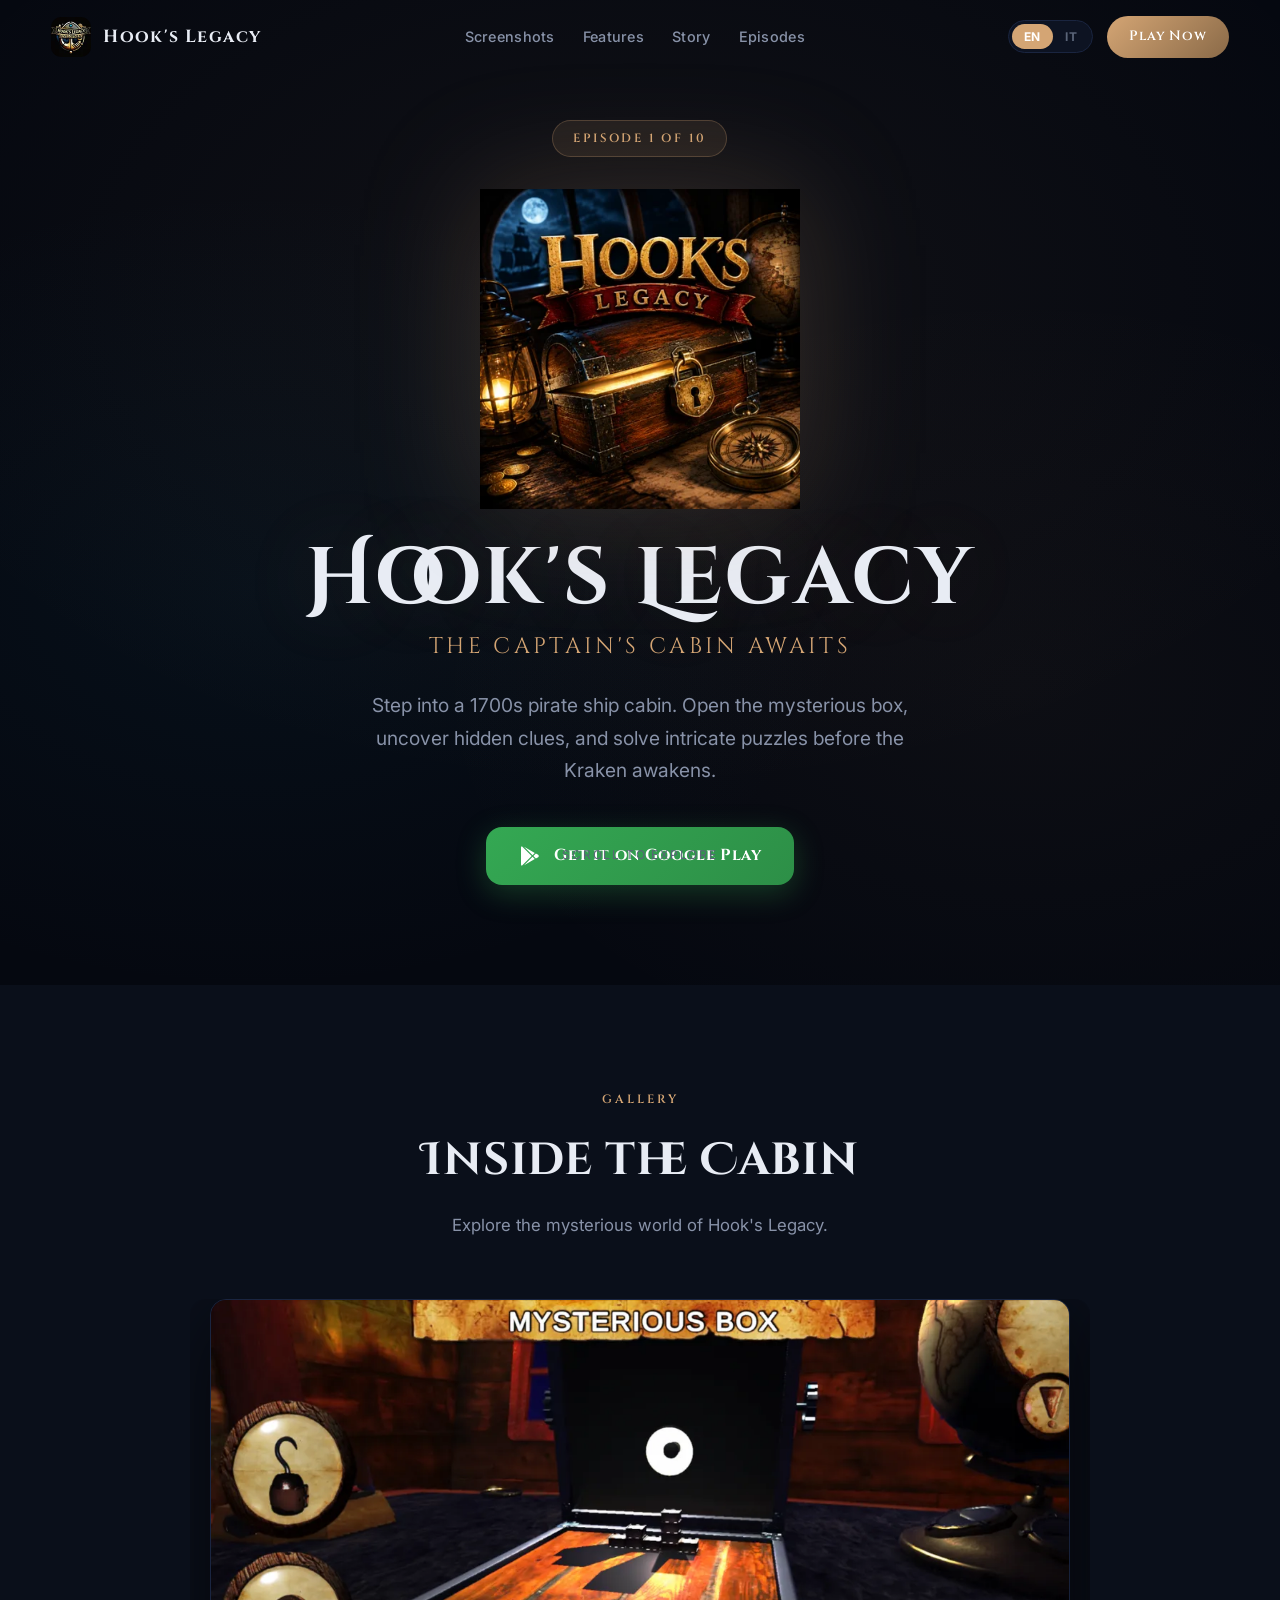
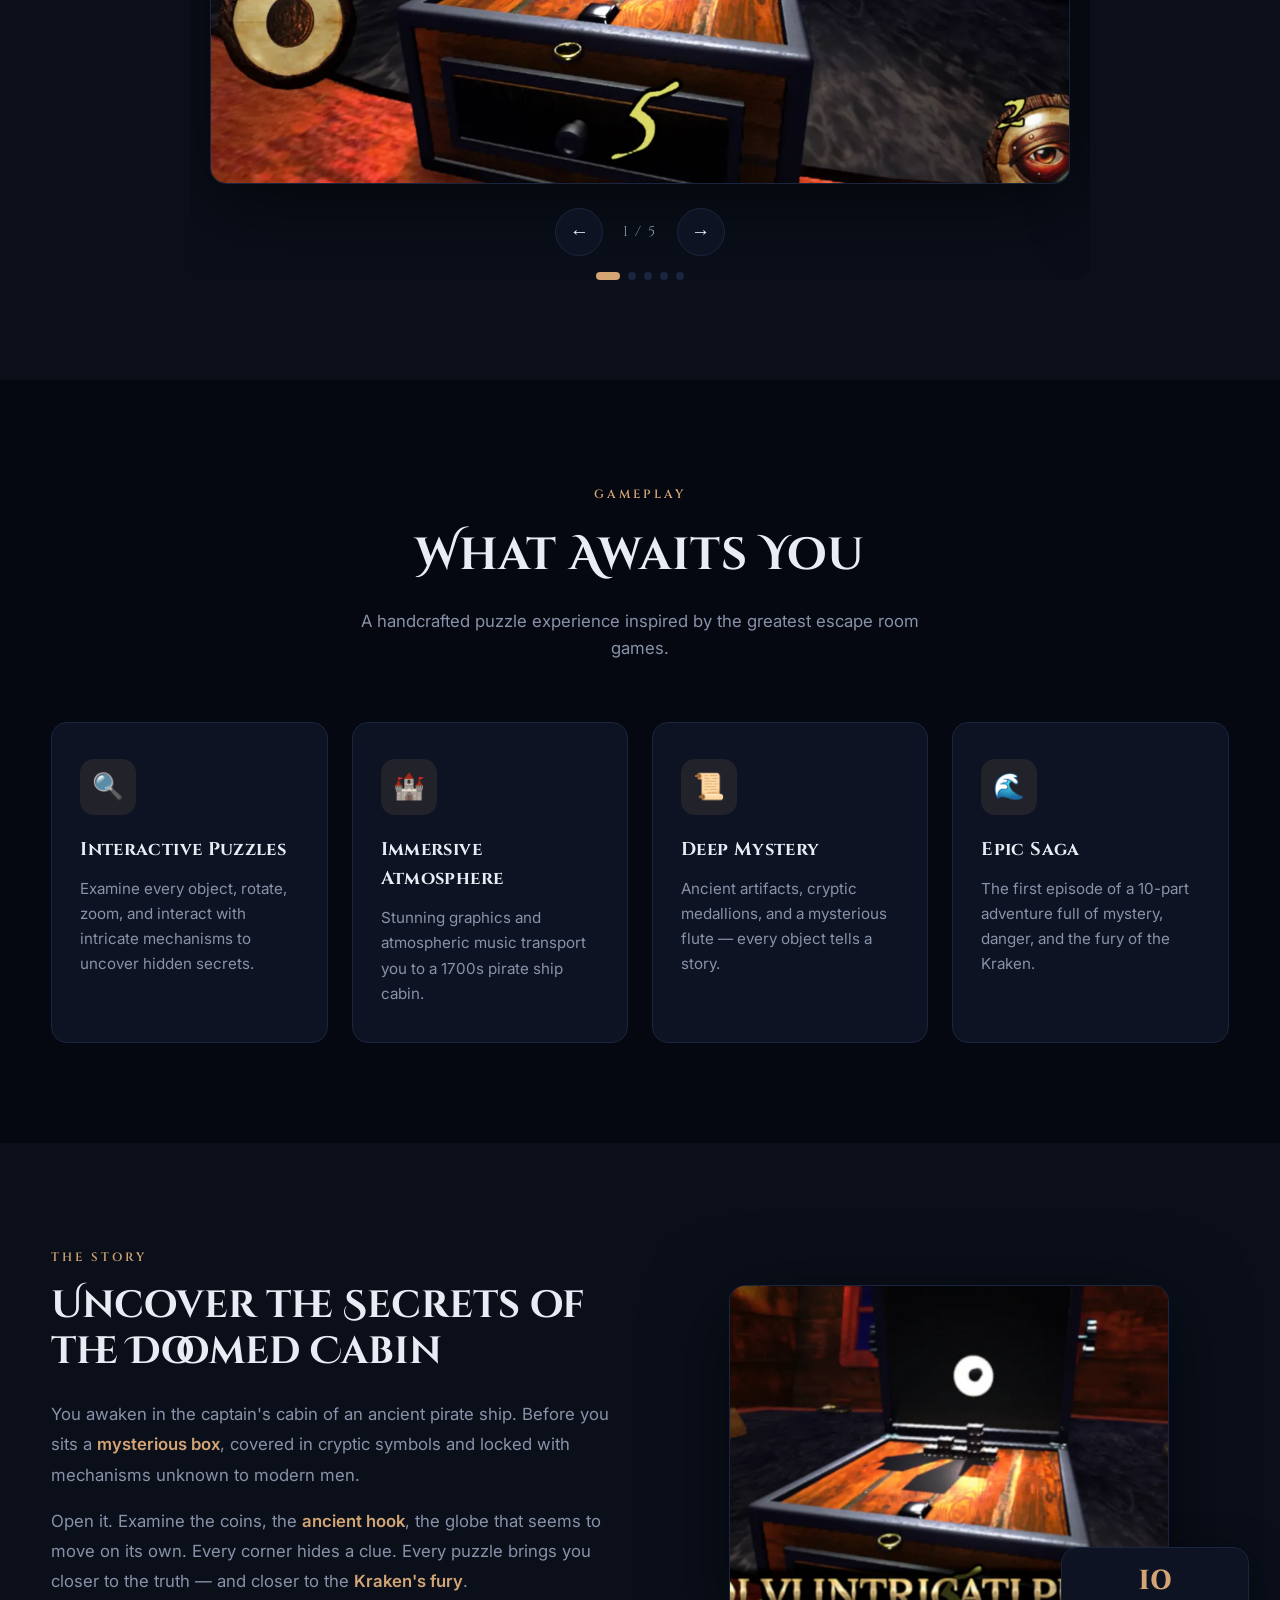
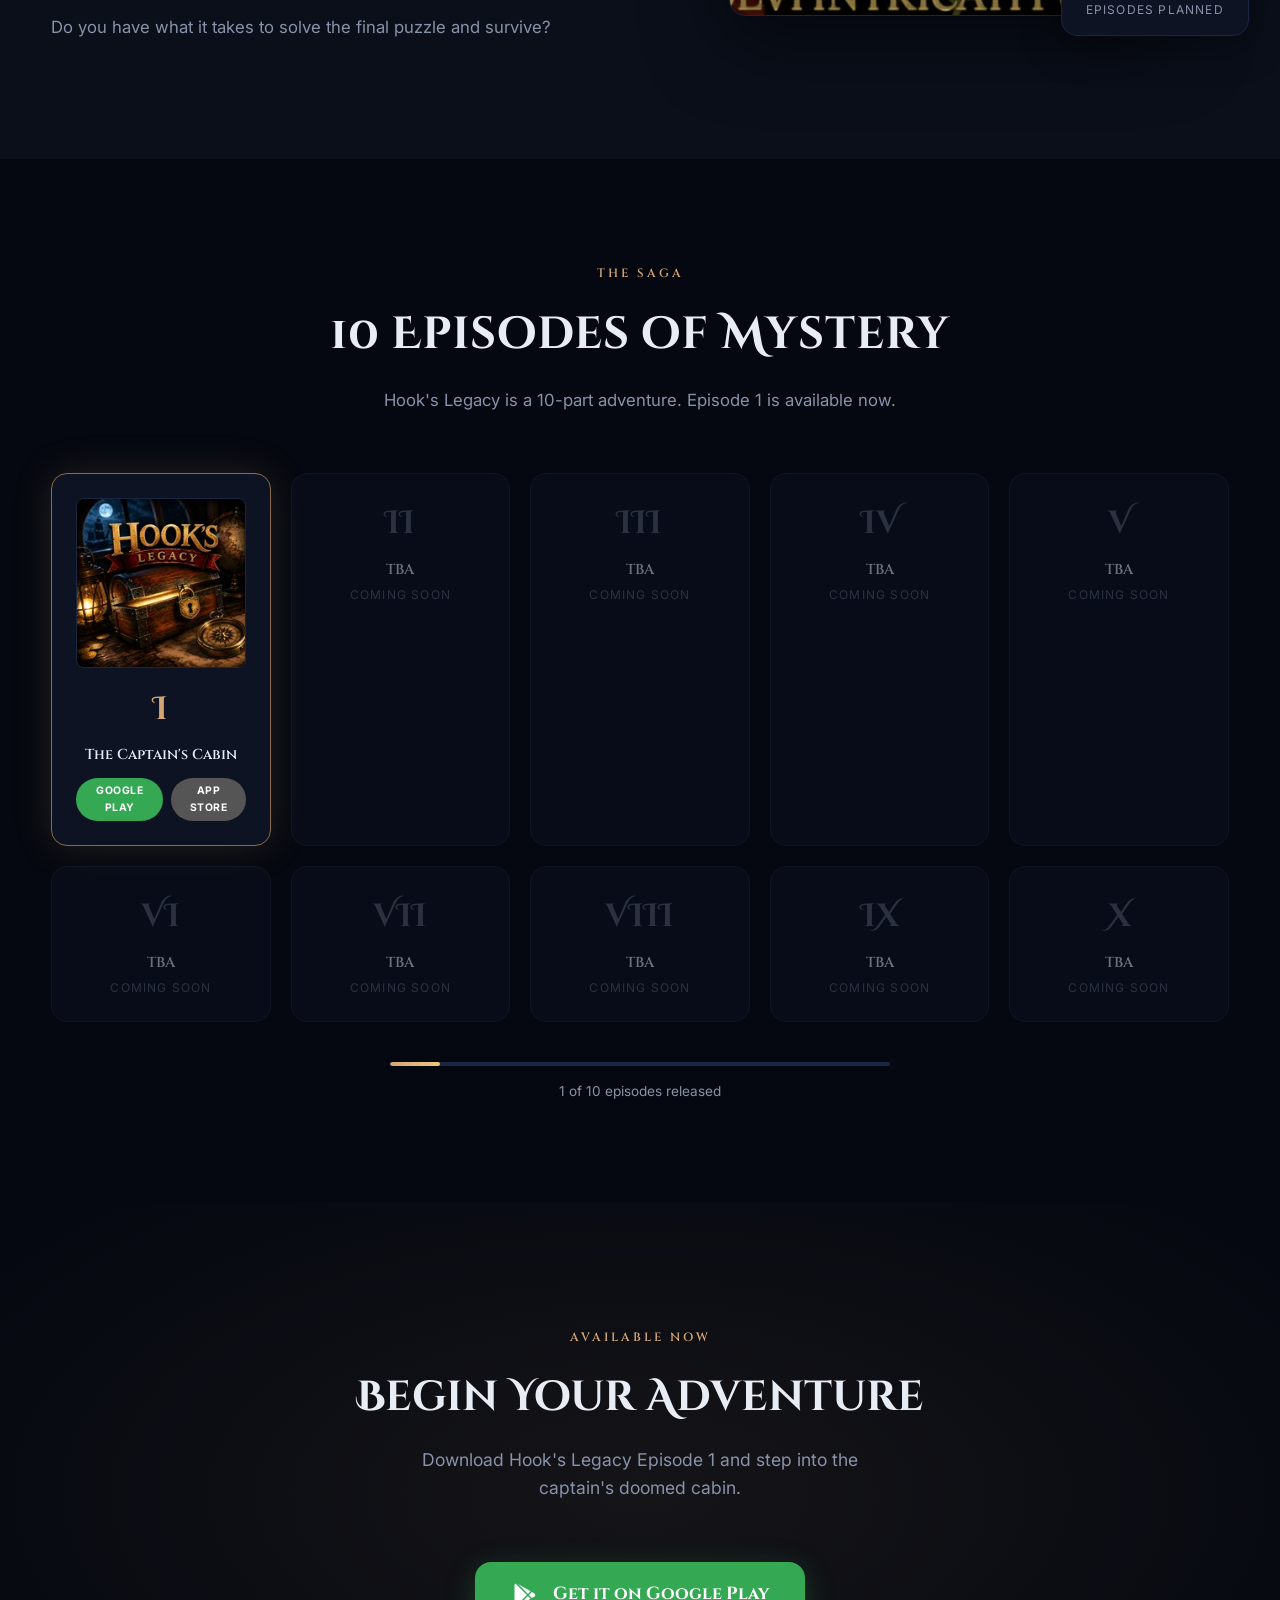
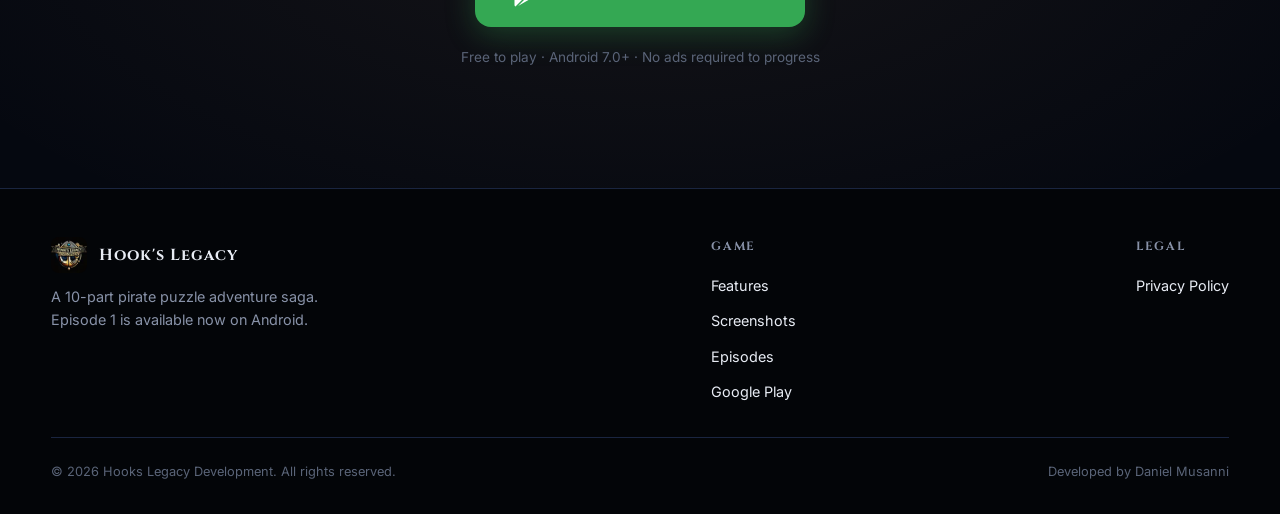
==== commit f4a2f91a: "feat: multilingual IT/EN, neutral screenshots, episode card with stores, new icon" ====
--- a/index.html
+++ b/index.html
@@ -4,7 +4,7 @@
   <meta charset="UTF-8">
   <meta name="viewport" content="width=device-width, initial-scale=1.0">
   <title>Hook's Legacy — The Captain's Cabin Awaits</title>
-  <meta name="description" content="Hook's Legacy Episode 1: a pirate-themed puzzle adventure set in a 1700s ship cabin. Solve intricate puzzles, uncover hidden secrets, and survive the Kraken's wrath.">
+  <meta name="description" content="Hook's Legacy Episode 1: a pirate-themed puzzle adventure set in a 1700s ship cabin.">
   <meta property="og:title" content="Hook's Legacy — Episode 1">
   <meta property="og:description" content="Step into the captain's cabin. Solve the puzzles. Survive the Kraken.">
   <meta property="og:type" content="website">
@@ -24,13 +24,19 @@
       </a>
       <nav>
         <ul class="header-nav">
-          <li><a href="#screenshots">Screenshots</a></li>
-          <li><a href="#features">Features</a></li>
-          <li><a href="#story">Story</a></li>
-          <li><a href="#episodes">Episodes</a></li>
+          <li><a href="#screenshots" data-i18n="nav.screenshots">Screenshots</a></li>
+          <li><a href="#features" data-i18n="nav.features">Features</a></li>
+          <li><a href="#story" data-i18n="nav.story">Story</a></li>
+          <li><a href="#episodes" data-i18n="nav.episodes">Episodes</a></li>
         </ul>
       </nav>
-      <a class="header-cta" href="https://play.google.com/store/apps/details?id=com.HooksLegacyDev.HooksLegacyEp1" target="_blank" rel="noopener">Play Now</a>
+      <div class="header-actions">
+        <div class="lang-switch" role="group" aria-label="Language">
+          <button type="button" data-lang="en" class="active">EN</button>
+          <button type="button" data-lang="it">IT</button>
+        </div>
+        <a class="header-cta" href="https://play.google.com/store/apps/details?id=com.HooksLegacyDev.HooksLegacyEp1" target="_blank" rel="noopener" data-i18n="nav.play">Play Now</a>
+      </div>
     </div>
   </header>
 
@@ -39,35 +45,35 @@
     <section class="hero" id="hero">
       <div class="hero-particles" id="particles"></div>
       <div class="hero-content">
-        <div class="hero-badge">Episode 1 of 10</div>
+        <div class="hero-badge" data-i18n="hero.badge">Episode 1 of 10</div>
         <img class="hero-logo" src="assets/img/logo-hero.webp" alt="Hook's Legacy">
         <h1 class="hero-title">Hook's Legacy</h1>
-        <p class="hero-subtitle">The Captain's Cabin Awaits</p>
-        <p class="hero-tagline">Step into a 1700s pirate ship cabin. Open the mysterious box, uncover hidden clues, and solve intricate puzzles before the Kraken awakens.</p>
+        <p class="hero-subtitle" data-i18n="hero.subtitle">The Captain's Cabin Awaits</p>
+        <p class="hero-tagline" data-i18n="hero.tagline">Step into a 1700s pirate ship cabin. Open the mysterious box, uncover hidden clues, and solve intricate puzzles before the Kraken awakens.</p>
         <div class="hero-cta">
           <a class="btn-play" href="https://play.google.com/store/apps/details?id=com.HooksLegacyDev.HooksLegacyEp1" target="_blank" rel="noopener">
             <svg viewBox="0 0 24 24" fill="currentColor"><path d="M3,20.5V3.5C3,2.91 3.34,2.39 3.84,2.15L13.69,12L3.84,21.85C3.34,21.61 3,21.09 3,20.5M16.81,15.12L6.05,21.34L14.54,12.85L16.81,15.12M20.16,10.81C20.5,11.08 20.75,11.5 20.75,12C20.75,12.5 20.53,12.9 20.18,13.18L17.89,14.5L15.39,12L17.89,9.5L20.16,10.81M6.05,2.66L16.81,8.88L14.54,11.15L6.05,2.66Z"/></svg>
-            Get it on Google Play
+            <span data-i18n="hero.cta">Get it on Google Play</span>
           </a>
         </div>
-        <p class="hero-scroll">Scroll to explore<span class="hero-scroll-line"></span></p>
+        <p class="hero-scroll" data-i18n="hero.scroll">Scroll to explore<span class="hero-scroll-line"></span></p>
       </div>
     </section>
 
     <section class="section section-dark" id="screenshots">
       <div class="container">
         <div class="section-header reveal">
-          <span class="section-eyebrow">Gallery</span>
-          <h2 class="section-title">Inside the Cabin</h2>
-          <p class="section-desc">Explore the mysterious world of Hook's Legacy.</p>
+          <span class="section-eyebrow" data-i18n="gallery.eyebrow">Gallery</span>
+          <h2 class="section-title" data-i18n="gallery.title">Inside the Cabin</h2>
+          <p class="section-desc" data-i18n="gallery.desc">Explore the mysterious world of Hook's Legacy.</p>
         </div>
         <div class="screenshots-carousel reveal">
           <div class="screenshots-track" id="carouselTrack">
-            <div class="screenshot-slide"><img src="assets/img/screenshot-1.webp" alt="The mysterious box" loading="lazy"></div>
-            <div class="screenshot-slide"><img src="assets/img/screenshot-2.webp" alt="Ancient artifacts" loading="lazy"></div>
-            <div class="screenshot-slide"><img src="assets/img/screenshot-3.webp" alt="Puzzle solving" loading="lazy"></div>
-            <div class="screenshot-slide"><img src="assets/img/screenshot-4.webp" alt="The globe" loading="lazy"></div>
-            <div class="screenshot-slide"><img src="assets/img/screenshot-5.webp" alt="The Kraken awaits" loading="lazy"></div>
+            <div class="screenshot-slide"><img src="assets/img/screenshot-1.webp" alt="Screenshot 1" loading="lazy"></div>
+            <div class="screenshot-slide"><img src="assets/img/screenshot-2.webp" alt="Screenshot 2" loading="lazy"></div>
+            <div class="screenshot-slide"><img src="assets/img/screenshot-3.webp" alt="Screenshot 3" loading="lazy"></div>
+            <div class="screenshot-slide"><img src="assets/img/screenshot-4.webp" alt="Screenshot 4" loading="lazy"></div>
+            <div class="screenshot-slide"><img src="assets/img/screenshot-5.webp" alt="Screenshot 5" loading="lazy"></div>
           </div>
           <div class="carousel-controls">
             <button class="carousel-btn" id="prevBtn" aria-label="Previous">&#8592;</button>
@@ -88,30 +94,30 @@
     <section class="section" id="features">
       <div class="container">
         <div class="section-header reveal">
-          <span class="section-eyebrow">Gameplay</span>
-          <h2 class="section-title">What Awaits You</h2>
-          <p class="section-desc">A handcrafted puzzle experience inspired by the greatest escape room games.</p>
+          <span class="section-eyebrow" data-i18n="features.eyebrow">Gameplay</span>
+          <h2 class="section-title" data-i18n="features.title">What Awaits You</h2>
+          <p class="section-desc" data-i18n="features.desc">A handcrafted puzzle experience inspired by the greatest escape room games.</p>
         </div>
         <div class="features-grid">
           <div class="feature-card reveal reveal-delay-1">
             <div class="feature-icon">&#x1F50D;</div>
-            <h3>Interactive Puzzles</h3>
-            <p>Examine every object, rotate, zoom, and interact with intricate mechanisms to uncover hidden secrets.</p>
+            <h3 data-i18n="features.f1.title">Interactive Puzzles</h3>
+            <p data-i18n="features.f1.desc">Examine every object, rotate, zoom, and interact with intricate mechanisms to uncover hidden secrets.</p>
           </div>
           <div class="feature-card reveal reveal-delay-2">
             <div class="feature-icon">&#x1F3F0;</div>
-            <h3>Immersive Atmosphere</h3>
-            <p>Stunning graphics and atmospheric music transport you to a 1700s pirate ship cabin.</p>
+            <h3 data-i18n="features.f2.title">Immersive Atmosphere</h3>
+            <p data-i18n="features.f2.desc">Stunning graphics and atmospheric music transport you to a 1700s pirate ship cabin.</p>
           </div>
           <div class="feature-card reveal reveal-delay-3">
             <div class="feature-icon">&#x1F4DC;</div>
-            <h3>Deep Mystery</h3>
-            <p>Ancient artifacts, cryptic medallions, and a mysterious flute — every object tells a story.</p>
+            <h3 data-i18n="features.f3.title">Deep Mystery</h3>
+            <p data-i18n="features.f3.desc">Ancient artifacts, cryptic medallions, and a mysterious flute — every object tells a story.</p>
           </div>
           <div class="feature-card reveal reveal-delay-4">
             <div class="feature-icon">&#x1F30A;</div>
-            <h3>Epic Saga</h3>
-            <p>The first episode of a 10-part adventure full of mystery, danger, and the fury of the Kraken.</p>
+            <h3 data-i18n="features.f4.title">Epic Saga</h3>
+            <p data-i18n="features.f4.desc">The first episode of a 10-part adventure full of mystery, danger, and the fury of the Kraken.</p>
           </div>
         </div>
       </div>
@@ -121,17 +127,17 @@
       <div class="container">
         <div class="story-content">
           <div class="story-text reveal">
-            <span class="section-eyebrow">The Story</span>
-            <h2>Uncover the Secrets of the Doomed Cabin</h2>
-            <p>You awaken in the captain's cabin of an ancient pirate ship. Before you sits a <span class="highlight">mysterious box</span>, covered in cryptic symbols and locked with mechanisms unknown to modern men.</p>
-            <p>Open it. Examine the coins, the <span class="highlight">ancient hook</span>, the globe that seems to move on its own. Every corner hides a clue. Every puzzle brings you closer to the truth — and closer to the <span class="highlight">Kraken's fury</span>.</p>
-            <p>Do you have what it takes to solve the final puzzle and survive?</p>
+            <span class="section-eyebrow" data-i18n="story.eyebrow">The Story</span>
+            <h2 data-i18n="story.title">Uncover the Secrets of the Doomed Cabin</h2>
+            <p data-i18n="story.p1">You awaken in the captain's cabin of an ancient pirate ship. Before you sits a <span class="highlight" data-i18n="story.p1.hl">mysterious box</span>, covered in cryptic symbols and locked with mechanisms unknown to modern men.</p>
+            <p data-i18n="story.p2">Open it. Examine the coins, the <span class="highlight" data-i18n="story.p2.hl">ancient hook</span>, the globe that seems to move on its own. Every corner hides a clue. Every puzzle brings you closer to the truth — and closer to the <span class="highlight" data-i18n="story.p2.hl2">Kraken's fury</span>.</p>
+            <p data-i18n="story.p3">Do you have what it takes to solve the final puzzle and survive?</p>
           </div>
           <div class="story-visual reveal reveal-delay-2">
             <img class="story-image" src="assets/img/story-image.webp" alt="The captain's cabin">
             <div class="story-badge">
               <div class="story-badge-num">10</div>
-              <div class="story-badge-label">Episodes Planned</div>
+              <div class="story-badge-label" data-i18n="story.badge">Episodes Planned</div>
             </div>
           </div>
         </div>
@@ -141,29 +147,33 @@
     <section class="section" id="episodes">
       <div class="container">
         <div class="section-header reveal">
-          <span class="section-eyebrow">The Saga</span>
-          <h2 class="section-title">10 Episodes of Mystery</h2>
-          <p class="section-desc">Hook's Legacy is a 10-part adventure. Episode 1 is available now.</p>
+          <span class="section-eyebrow" data-i18n="episodes.eyebrow">The Saga</span>
+          <h2 class="section-title" data-i18n="episodes.title">10 Episodes of Mystery</h2>
+          <p class="section-desc" data-i18n="episodes.desc">Hook's Legacy is a 10-part adventure. Episode 1 is available now.</p>
         </div>
         <div class="episodes-grid reveal">
-          <div class="episode-card current">
+          <a class="episode-card episode-current" href="https://play.google.com/store/apps/details?id=com.HooksLegacyDev.HooksLegacyEp1" target="_blank" rel="noopener">
+            <img class="episode-thumb" src="assets/img/episode-1.webp" alt="Episode 1">
             <div class="episode-num">I</div>
-            <div class="episode-title">The Captain's Cabin</div>
-            <div class="episode-status">Available Now</div>
-          </div>
-          <div class="episode-card locked"><div class="episode-num">II</div><div class="episode-title">TBA</div><div class="episode-status">Coming Soon</div></div>
-          <div class="episode-card locked"><div class="episode-num">III</div><div class="episode-title">TBA</div><div class="episode-status">Coming Soon</div></div>
-          <div class="episode-card locked"><div class="episode-num">IV</div><div class="episode-title">TBA</div><div class="episode-status">Coming Soon</div></div>
-          <div class="episode-card locked"><div class="episode-num">V</div><div class="episode-title">TBA</div><div class="episode-status">Coming Soon</div></div>
-          <div class="episode-card locked"><div class="episode-num">VI</div><div class="episode-title">TBA</div><div class="episode-status">Coming Soon</div></div>
-          <div class="episode-card locked"><div class="episode-num">VII</div><div class="episode-title">TBA</div><div class="episode-status">Coming Soon</div></div>
-          <div class="episode-card locked"><div class="episode-num">VIII</div><div class="episode-title">TBA</div><div class="episode-status">Coming Soon</div></div>
-          <div class="episode-card locked"><div class="episode-num">IX</div><div class="episode-title">TBA</div><div class="episode-status">Coming Soon</div></div>
-          <div class="episode-card locked"><div class="episode-num">X</div><div class="episode-title">TBA</div><div class="episode-status">Coming Soon</div></div>
+            <div class="episode-title" data-i18n="episodes.e1.title">The Captain's Cabin</div>
+            <div class="episode-stores">
+              <span class="store-badge store-google" data-i18n="episodes.google">Google Play</span>
+              <span class="store-badge store-apple" data-i18n="episodes.apple">App Store</span>
+            </div>
+          </a>
+          <div class="episode-card episode-locked"><div class="episode-num">II</div><div class="episode-title">TBA</div><div class="episode-status" data-i18n="episodes.coming">Coming Soon</div></div>
+          <div class="episode-card episode-locked"><div class="episode-num">III</div><div class="episode-title">TBA</div><div class="episode-status" data-i18n="episodes.coming">Coming Soon</div></div>
+          <div class="episode-card episode-locked"><div class="episode-num">IV</div><div class="episode-title">TBA</div><div class="episode-status" data-i18n="episodes.coming">Coming Soon</div></div>
+          <div class="episode-card episode-locked"><div class="episode-num">V</div><div class="episode-title">TBA</div><div class="episode-status" data-i18n="episodes.coming">Coming Soon</div></div>
+          <div class="episode-card episode-locked"><div class="episode-num">VI</div><div class="episode-title">TBA</div><div class="episode-status" data-i18n="episodes.coming">Coming Soon</div></div>
+          <div class="episode-card episode-locked"><div class="episode-num">VII</div><div class="episode-title">TBA</div><div class="episode-status" data-i18n="episodes.coming">Coming Soon</div></div>
+          <div class="episode-card episode-locked"><div class="episode-num">VIII</div><div class="episode-title">TBA</div><div class="episode-status" data-i18n="episodes.coming">Coming Soon</div></div>
+          <div class="episode-card episode-locked"><div class="episode-num">IX</div><div class="episode-title">TBA</div><div class="episode-status" data-i18n="episodes.coming">Coming Soon</div></div>
+          <div class="episode-card episode-locked"><div class="episode-num">X</div><div class="episode-title">TBA</div><div class="episode-status" data-i18n="episodes.coming">Coming Soon</div></div>
         </div>
         <div class="episodes-progress reveal">
           <div class="progress-bar"><div class="progress-fill"></div></div>
-          <span class="progress-label">1 of 10 episodes released</span>
+          <span class="progress-label" data-i18n="episodes.progress">1 of 10 episodes released</span>
         </div>
       </div>
     </section>
@@ -171,15 +181,15 @@
     <section class="download-section" id="download">
       <div class="download-content">
         <div class="section-header reveal">
-          <span class="section-eyebrow">Available Now</span>
-          <h2 class="download-title">Begin Your Adventure</h2>
-          <p class="download-subtitle">Download Hook's Legacy Episode 1 and step into the captain's doomed cabin.</p>
+          <span class="section-eyebrow" data-i18n="download.eyebrow">Available Now</span>
+          <h2 class="download-title" data-i18n="download.title">Begin Your Adventure</h2>
+          <p class="download-subtitle" data-i18n="download.desc">Download Hook's Legacy Episode 1 and step into the captain's doomed cabin.</p>
         </div>
         <a class="download-badge reveal" href="https://play.google.com/store/apps/details?id=com.HooksLegacyDev.HooksLegacyEp1" target="_blank" rel="noopener">
           <svg viewBox="0 0 24 24" fill="currentColor"><path d="M3,20.5V3.5C3,2.91 3.34,2.39 3.84,2.15L13.69,12L3.84,21.85C3.34,21.61 3,21.09 3,20.5M16.81,15.12L6.05,21.34L14.54,12.85L16.81,15.12M20.16,10.81C20.5,11.08 20.75,11.5 20.75,12C20.75,12.5 20.53,12.9 20.18,13.18L17.89,14.5L15.39,12L17.89,9.5L20.16,10.81M6.05,2.66L16.81,8.88L14.54,11.15L6.05,2.66Z"/></svg>
-          Get it on Google Play
+          <span data-i18n="download.cta">Get it on Google Play</span>
         </a>
-        <p class="download-meta reveal">Free to play · Android 7.0+ · No ads required to progress</p>
+        <p class="download-meta reveal" data-i18n="download.meta">Free to play · Android 7.0+ · No ads required to progress</p>
       </div>
     </section>
 
@@ -193,22 +203,21 @@
             <img src="assets/img/logo-sm.webp" alt="Hook's Legacy">
             <span>Hook's Legacy</span>
           </div>
-          <p>A 10-part pirate puzzle adventure saga. Episode 1 is available now on Android.</p>
+          <p data-i18n="footer.desc">A 10-part pirate puzzle adventure saga. Episode 1 is available now on Android.</p>
         </div>
         <div class="footer-links">
-          <h5>Game</h5>
+          <h5 data-i18n="footer.game">Game</h5>
           <ul>
-            <li><a href="#features">Features</a></li>
-            <li><a href="#screenshots">Screenshots</a></li>
-            <li><a href="#episodes">Episodes</a></li>
+            <li><a href="#features" data-i18n="nav.features">Features</a></li>
+            <li><a href="#screenshots" data-i18n="nav.screenshots">Screenshots</a></li>
+            <li><a href="#episodes" data-i18n="nav.episodes">Episodes</a></li>
             <li><a href="https://play.google.com/store/apps/details?id=com.HooksLegacyDev.HooksLegacyEp1" target="_blank" rel="noopener">Google Play</a></li>
           </ul>
         </div>
         <div class="footer-links">
-          <h5>Legal</h5>
+          <h5 data-i18n="footer.legal">Legal</h5>
           <ul>
-            <li><a href="privacy.html">Privacy Policy</a></li>
-            <li><a href="https://github.com/HooksLegacyTeam/HooksLegacy" target="_blank" rel="noopener">GitHub</a></li>
+            <li><a href="privacy.html" data-i18n="footer.privacy">Privacy Policy</a></li>
           </ul>
         </div>
       </div>
@@ -219,6 +228,7 @@
     </div>
   </footer>
 
+  <script src="assets/js/i18n.js"></script>
   <script src="assets/js/main.js"></script>
 </body>
 </html>
--- a/assets/css/style.css
+++ b/assets/css/style.css
@@ -141,6 +141,39 @@
   text-decoration: none;
 }
 
+.header-actions {
+  display: flex;
+  align-items: center;
+  gap: 14px;
+}
+
+.lang-switch {
+  display: inline-flex;
+  background: var(--bg-card);
+  border: 1px solid var(--border);
+  border-radius: var(--radius-pill);
+  padding: 3px;
+}
+
+.lang-switch button {
+  border: 0;
+  background: transparent;
+  color: var(--text-muted);
+  font-family: var(--font-body);
+  font-size: 0.75rem;
+  font-weight: 700;
+  padding: 5px 12px;
+  border-radius: var(--radius-pill);
+  cursor: pointer;
+  transition: all 0.2s;
+  letter-spacing: 0.05em;
+}
+
+.lang-switch button.active {
+  background: var(--gold);
+  color: #fff;
+}
+
 .header-cta {
   display: inline-flex;
   align-items: center;
@@ -605,29 +638,67 @@
   text-align: center;
   transition: all 0.3s;
   position: relative;
-}
-
-.episode-card.current {
+  text-decoration: none;
+  color: inherit;
+  display: block;
+}
+
+.episode-card:hover {
+  text-decoration: none;
+  color: inherit;
+}
+
+.episode-current {
   border-color: var(--gold-dim);
   box-shadow: var(--shadow-glow-gold);
-}
-
-.episode-card.current::after {
-  content: 'PLAY NOW';
-  position: absolute;
-  top: 12px;
-  right: 12px;
-  padding: 4px 10px;
-  background: var(--gold);
+  cursor: pointer;
+}
+
+.episode-current:hover {
+  border-color: var(--gold);
+  transform: translateY(-4px);
+  box-shadow: 0 12px 40px rgba(212,165,116,0.2);
+}
+
+.episode-thumb {
+  width: 100%;
+  aspect-ratio: 1;
+  object-fit: cover;
+  border-radius: var(--radius-sm);
+  margin-bottom: 16px;
+  border: 1px solid var(--border);
+}
+
+.episode-stores {
+  display: flex;
+  gap: 8px;
+  justify-content: center;
+  margin-top: 12px;
+}
+
+.store-badge {
+  display: inline-block;
+  padding: 5px 12px;
+  border-radius: var(--radius-pill);
+  font-size: 0.65rem;
+  font-weight: 700;
+  letter-spacing: 0.05em;
+  text-transform: uppercase;
+}
+
+.store-google {
+  background: #34a853;
   color: #fff;
-  font-size: 0.6rem;
-  font-weight: 700;
-  letter-spacing: 0.1em;
-  border-radius: var(--radius-pill);
-}
-
-.episode-card.locked {
-  opacity: 0.5;
+}
+
+.store-apple {
+  background: #555;
+  color: #fff;
+}
+
+.episode-locked {
+  opacity: 0.45;
+  pointer-events: none;
 }
 
 .episode-num {
@@ -638,7 +709,7 @@
   margin-bottom: 8px;
 }
 
-.episode-card.locked .episode-num {
+.episode-locked .episode-num {
   color: var(--text-muted);
 }
 
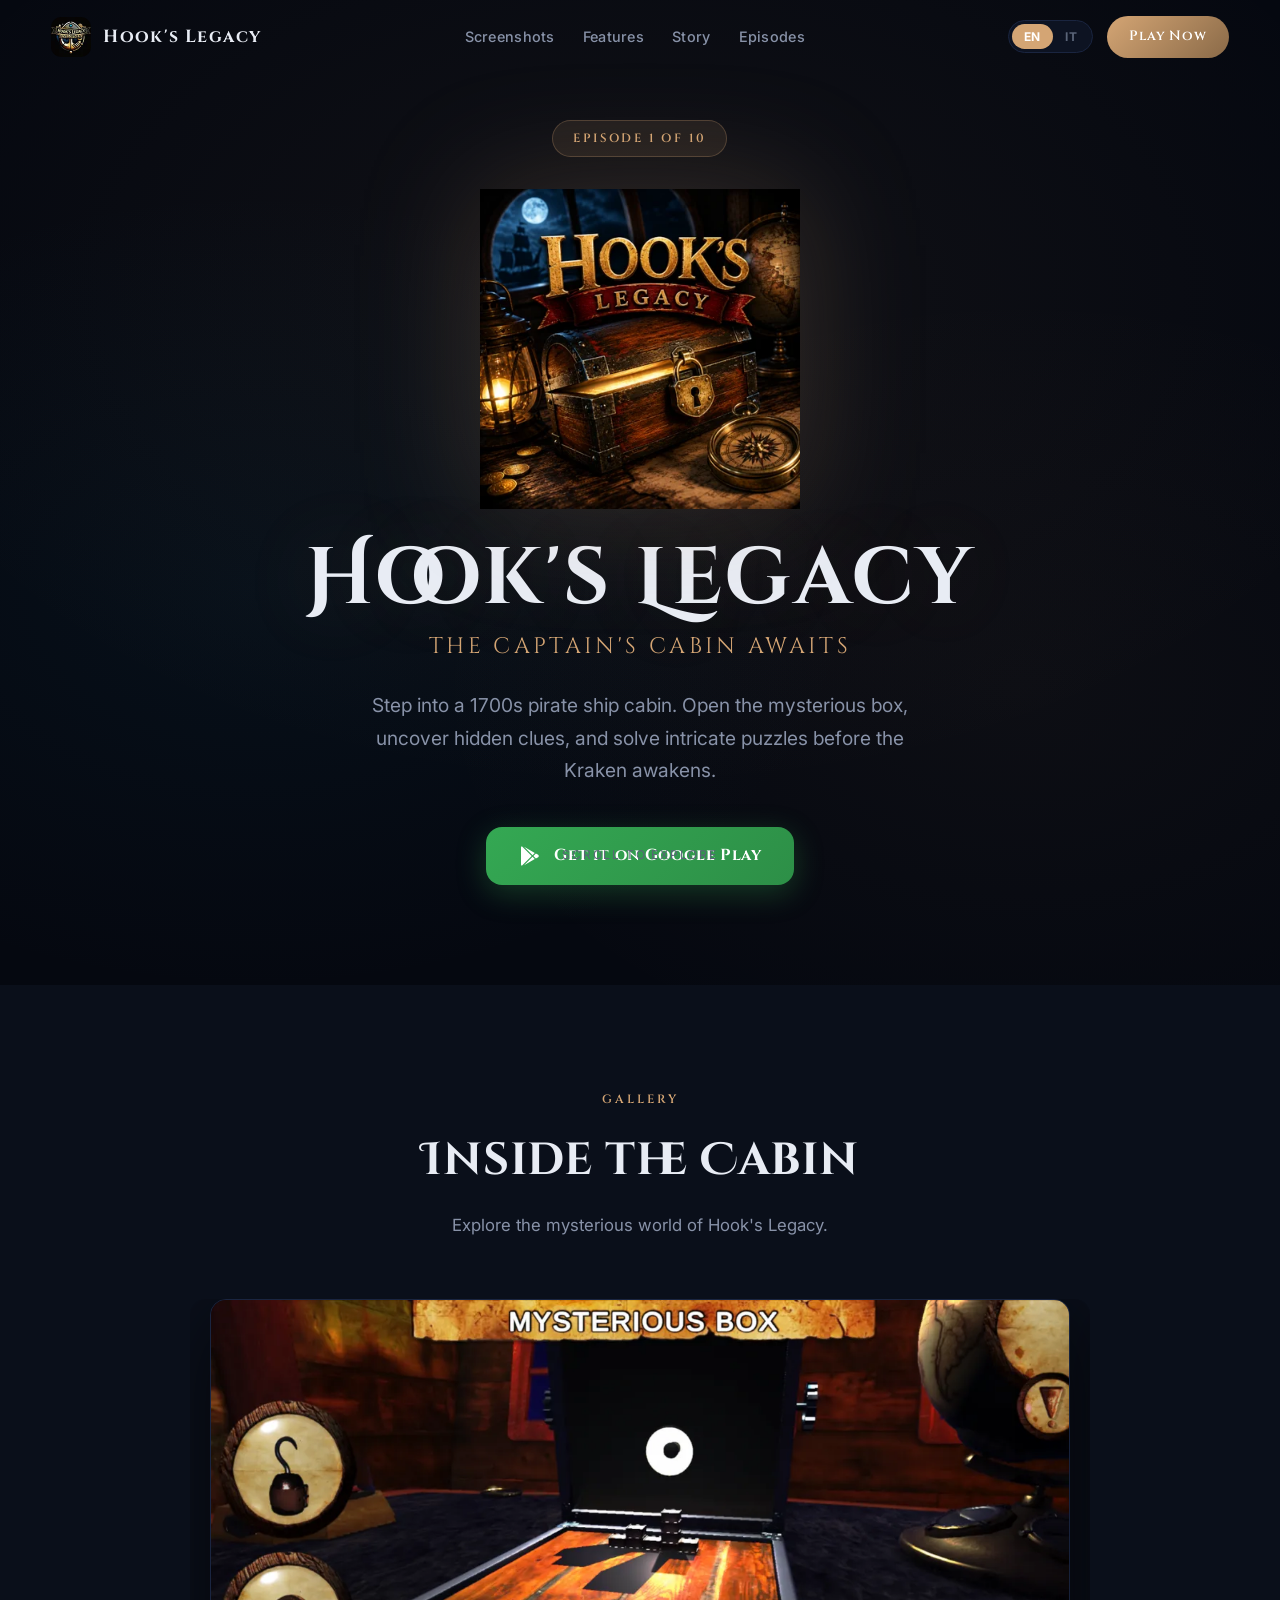
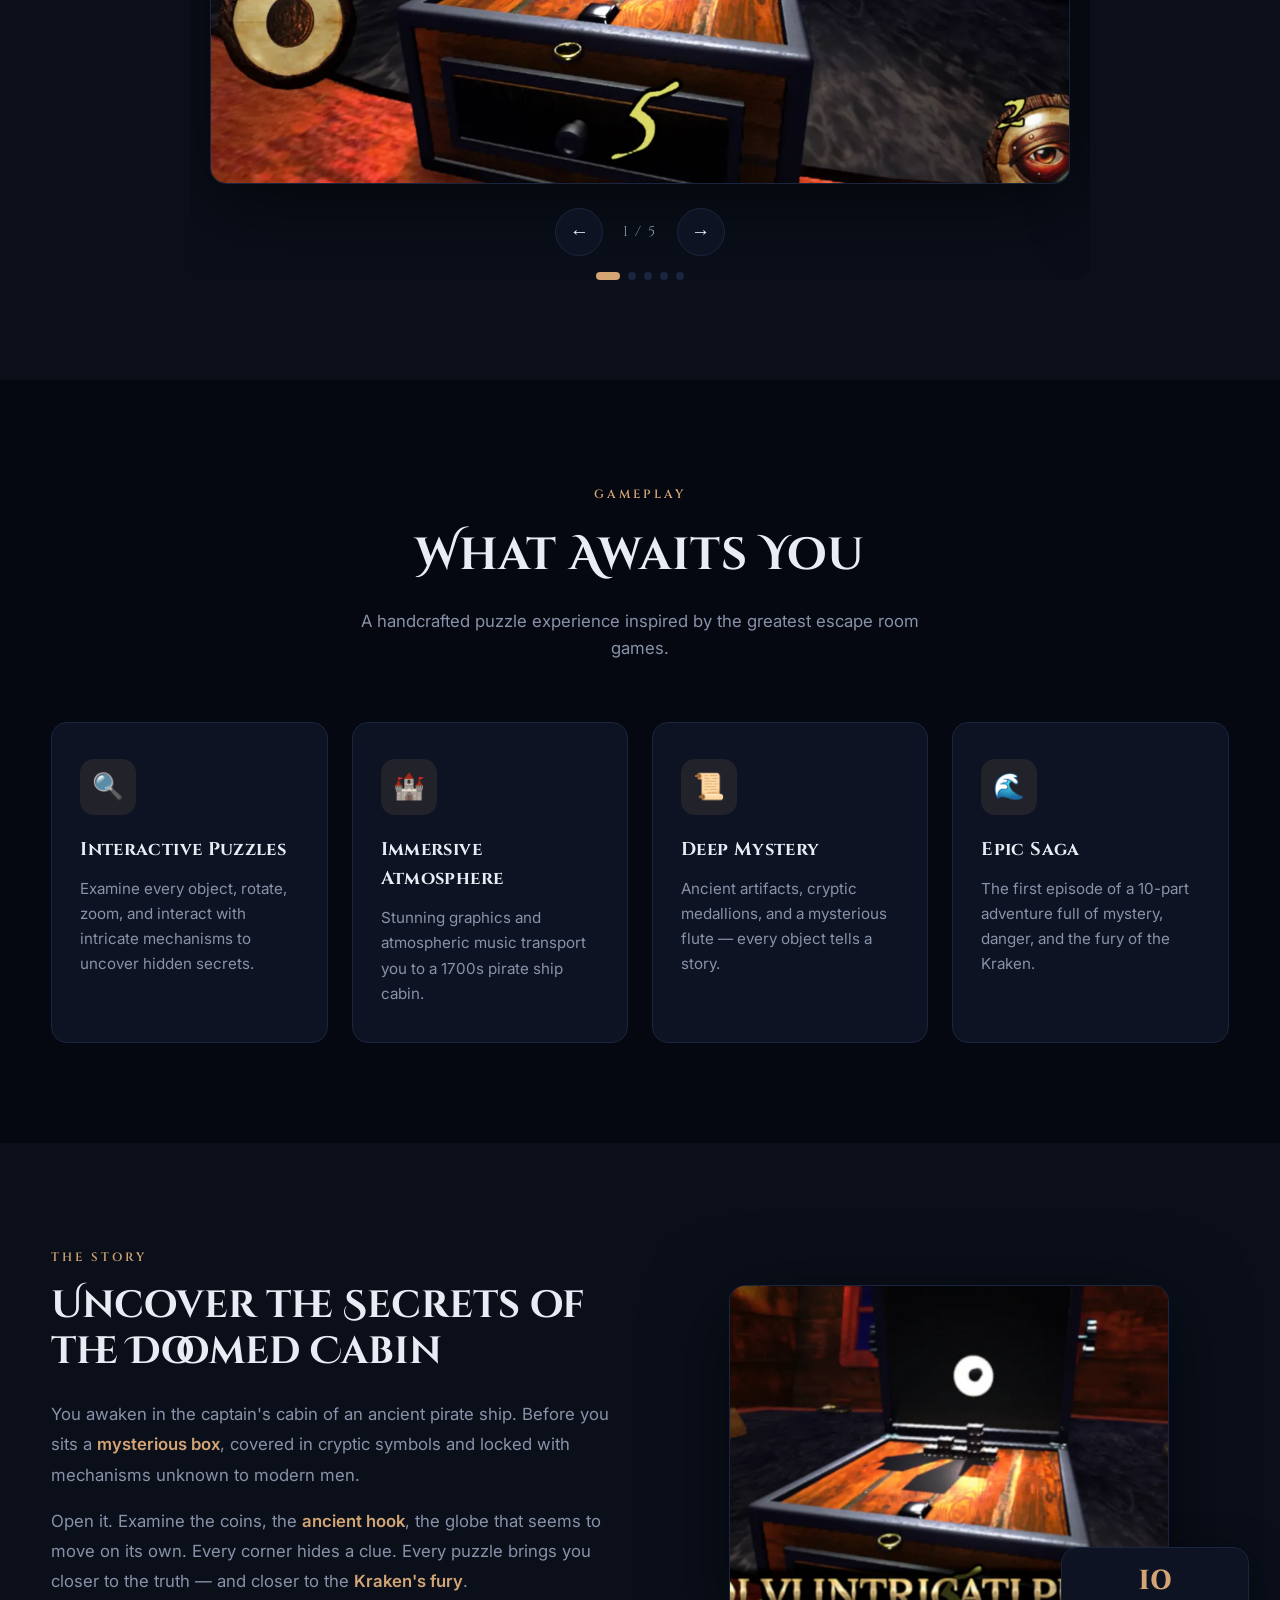
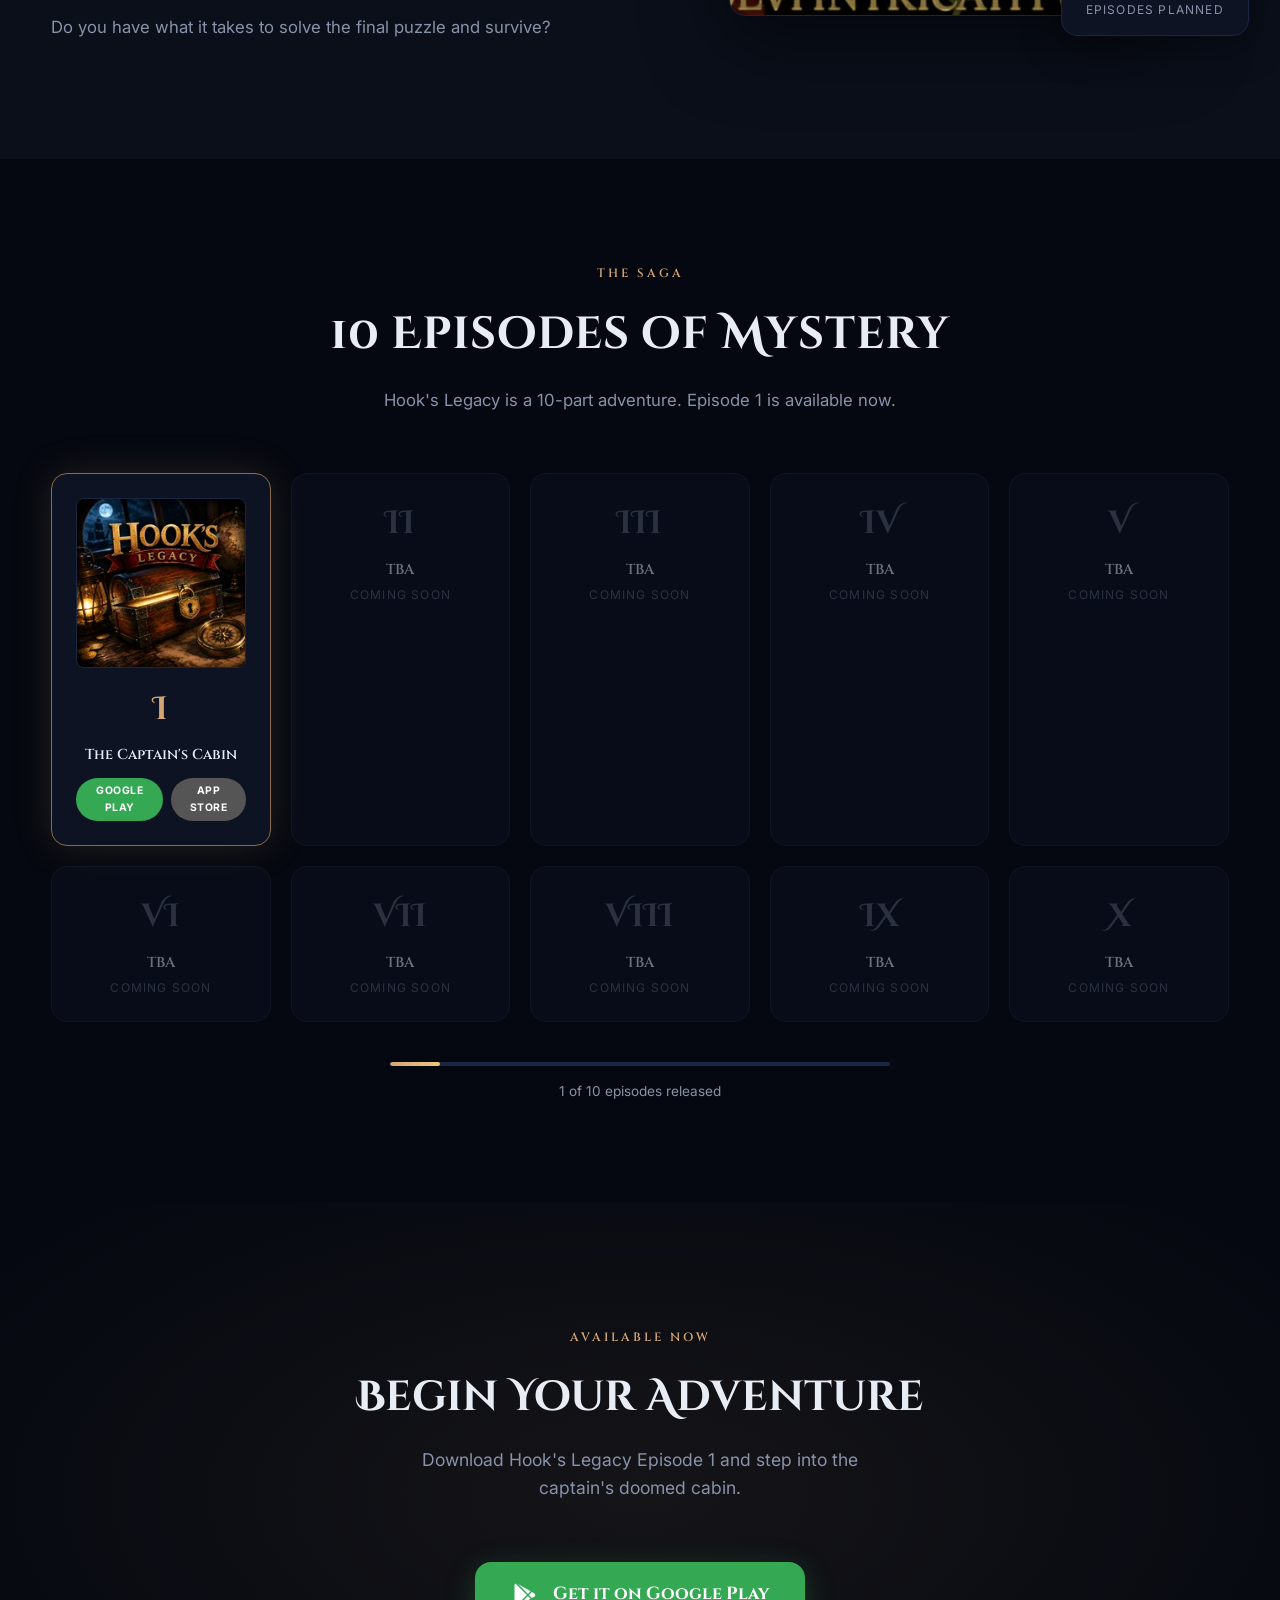
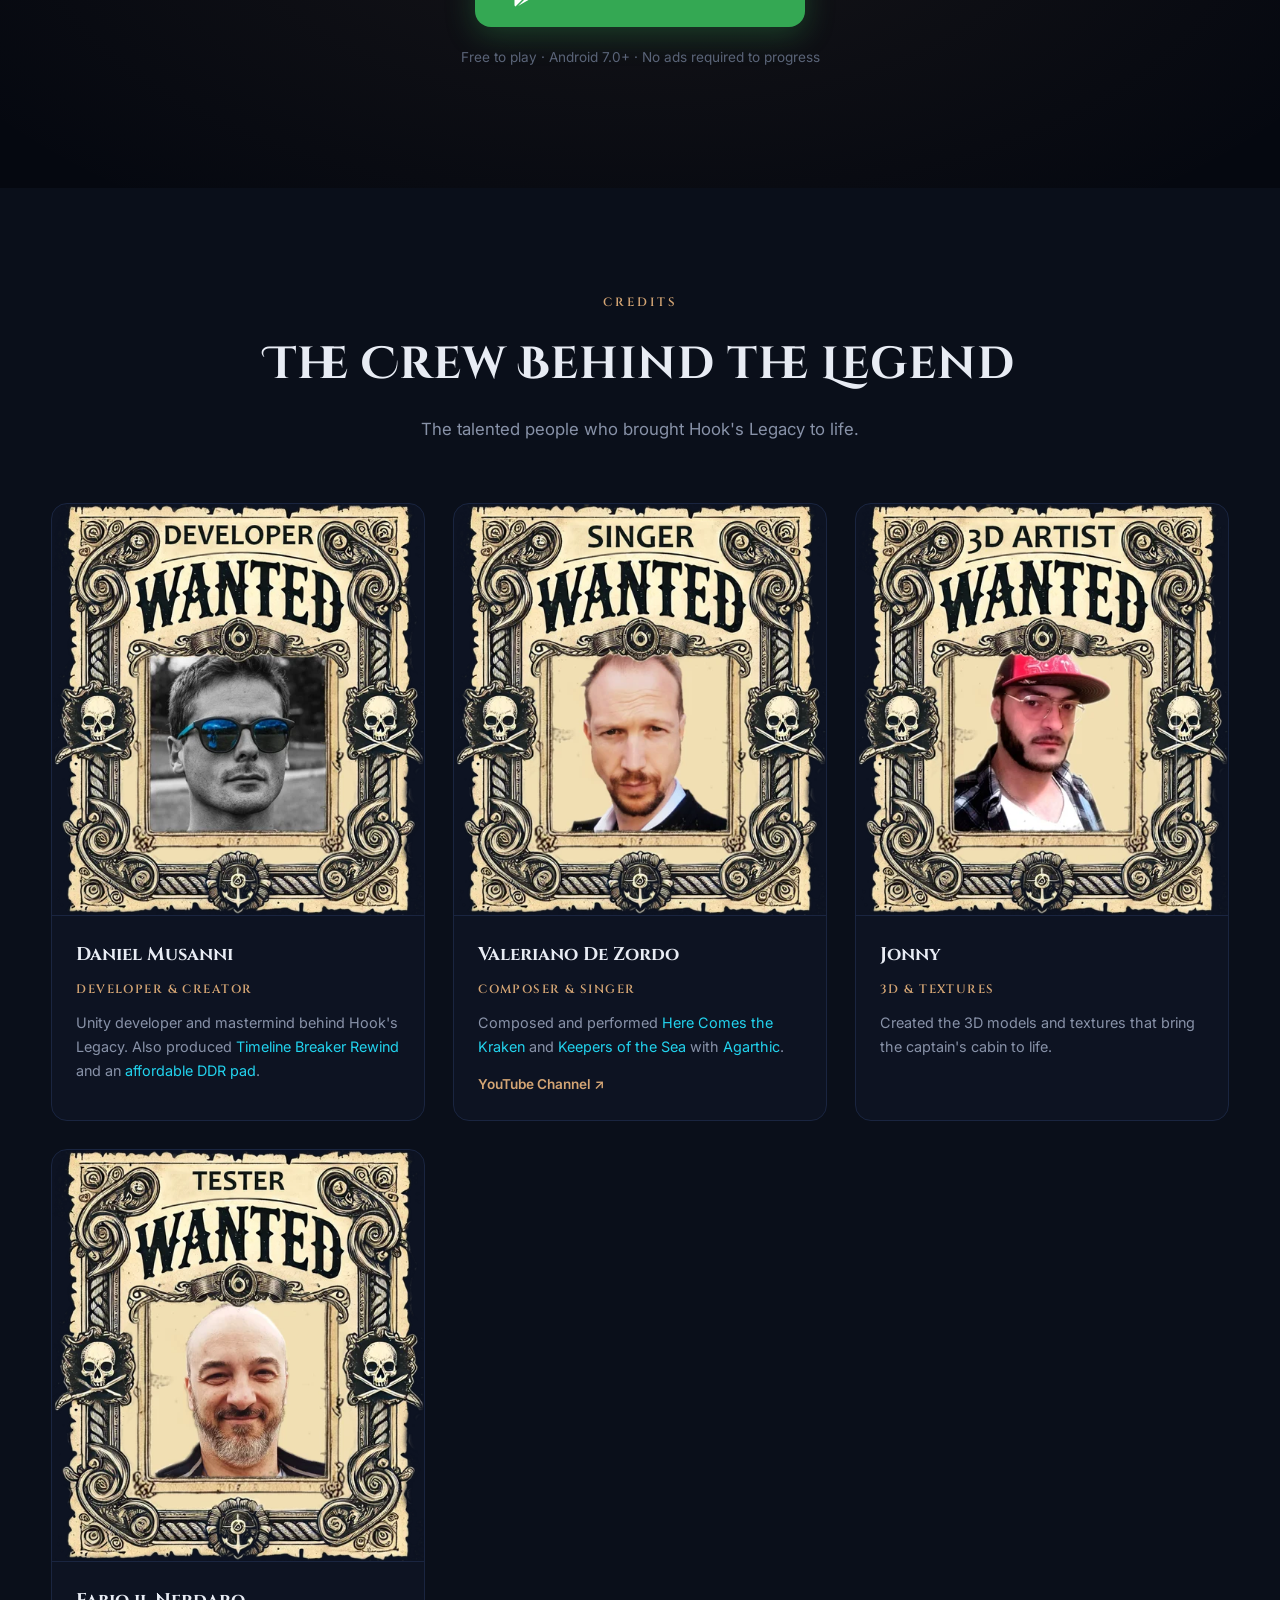
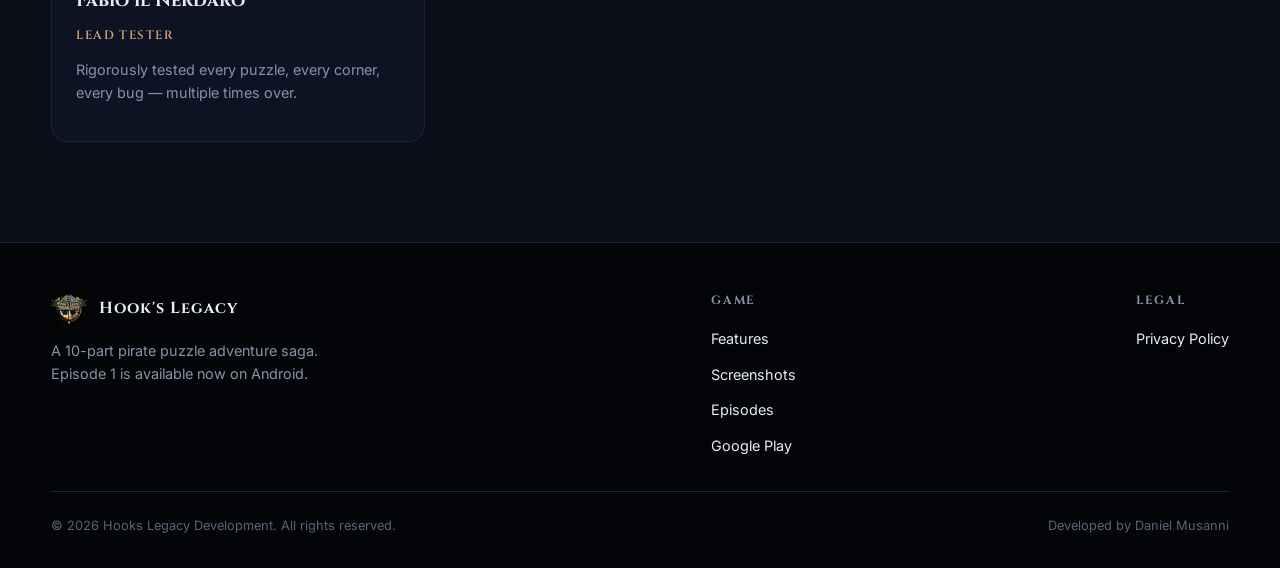
==== commit 50d0c0c0: "feat: credits section with WANTED posters (Daniel, Valeriano, Jonny, Fabio)" ====
--- a/index.html
+++ b/index.html
@@ -193,6 +193,57 @@
       </div>
     </section>
 
+    <!-- ═══════════ CREDITS ═══════════ -->
+    <section class="section section-dark" id="credits">
+      <div class="container">
+        <div class="section-header reveal">
+          <span class="section-eyebrow" data-i18n="credits.eyebrow">Credits</span>
+          <h2 class="section-title" data-i18n="credits.title">The Crew Behind the Legend</h2>
+          <p class="section-desc" data-i18n="credits.desc">The talented people who brought Hook's Legacy to life.</p>
+        </div>
+        <div class="credits-grid">
+
+          <div class="credit-card reveal reveal-delay-1">
+            <img class="credit-wanted" src="assets/img/credit-daniel.png" alt="Daniel Musanni — Wanted poster">
+            <div class="credit-info">
+              <h3>Daniel Musanni</h3>
+              <span class="credit-role" data-i18n="credits.daniel.role">Developer & Creator</span>
+              <p data-i18n="credits.daniel.desc">Unity developer and mastermind behind Hook's Legacy. Also produced <a href="https://hookslegacyteam.github.io/TBR-Timeline-Breaker-Rewind/" target="_blank" rel="noopener">Timeline Breaker Rewind</a> and an <a href="https://github.com/HooksLegacyTeam/DDR-Pad-with-Arduino-4-to-8-FSR-GUI" target="_blank" rel="noopener">affordable DDR pad</a>.</p>
+            </div>
+          </div>
+
+          <div class="credit-card reveal reveal-delay-2">
+            <img class="credit-wanted" src="assets/img/credit-valeriano.png" alt="Valeriano De Zordo — Wanted poster">
+            <div class="credit-info">
+              <h3>Valeriano De Zordo</h3>
+              <span class="credit-role" data-i18n="credits.valeriano.role">Composer & Singer</span>
+              <p data-i18n="credits.valeriano.desc">Composed and performed <a href="https://youtu.be/pboevSc9QCQ" target="_blank" rel="noopener">Here Comes the Kraken</a> and <a href="https://youtu.be/p-L8N2mwAf8" target="_blank" rel="noopener">Keepers of the Sea</a> with <a href="https://www.youtube.com/@agarthic1274" target="_blank" rel="noopener">Agarthic</a>.</p>
+              <a class="credit-link" href="https://www.youtube.com/@valerianomusicdezordo8969" target="_blank" rel="noopener">YouTube Channel &#8599;</a>
+            </div>
+          </div>
+
+          <div class="credit-card reveal reveal-delay-3">
+            <img class="credit-wanted" src="assets/img/credit-jonny.png" alt="Jonny — Wanted poster">
+            <div class="credit-info">
+              <h3>Jonny</h3>
+              <span class="credit-role" data-i18n="credits.jonny.role">3D & Textures</span>
+              <p data-i18n="credits.jonny.desc">Created the 3D models and textures that bring the captain's cabin to life.</p>
+            </div>
+          </div>
+
+          <div class="credit-card reveal reveal-delay-4">
+            <img class="credit-wanted" src="assets/img/credit-fabio.png" alt="Fabio il Nerdaro — Wanted poster">
+            <div class="credit-info">
+              <h3>Fabio il Nerdaro</h3>
+              <span class="credit-role" data-i18n="credits.fabio.role">Lead Tester</span>
+              <p data-i18n="credits.fabio.desc">Rigorously tested every puzzle, every corner, every bug — multiple times over.</p>
+            </div>
+          </div>
+
+        </div>
+      </div>
+    </section>
+
   </main>
 
   <footer class="site-footer">
--- a/assets/css/style.css
+++ b/assets/css/style.css
@@ -825,6 +825,80 @@
   color: var(--text-muted);
 }
 
+/* ═══════════════ CREDITS ═══════════════ */
+.credits-grid {
+  display: grid;
+  grid-template-columns: repeat(auto-fit, minmax(280px, 1fr));
+  gap: 28px;
+}
+
+.credit-card {
+  background: var(--bg-card);
+  border: 1px solid var(--border);
+  border-radius: var(--radius);
+  overflow: hidden;
+  transition: all 0.3s;
+}
+
+.credit-card:hover {
+  border-color: var(--border-glow);
+  transform: translateY(-4px);
+  box-shadow: var(--shadow-glow-gold);
+}
+
+.credit-wanted {
+  width: 100%;
+  height: auto;
+  display: block;
+  border-bottom: 1px solid var(--border);
+}
+
+.credit-info {
+  padding: 24px;
+}
+
+.credit-info h3 {
+  font-family: var(--font-heading);
+  font-weight: 700;
+  font-size: 1.15rem;
+  margin-bottom: 6px;
+}
+
+.credit-role {
+  display: inline-block;
+  font-family: var(--font-heading);
+  font-size: 0.75rem;
+  font-weight: 600;
+  letter-spacing: 0.12em;
+  text-transform: uppercase;
+  color: var(--gold);
+  margin-bottom: 12px;
+}
+
+.credit-info p {
+  color: var(--text-dim);
+  font-size: 0.9rem;
+  line-height: 1.65;
+  margin-bottom: 12px;
+}
+
+.credit-info p a {
+  color: var(--ocean-bright);
+}
+
+.credit-link {
+  display: inline-flex;
+  align-items: center;
+  gap: 6px;
+  font-size: 0.85rem;
+  font-weight: 600;
+  color: var(--gold);
+}
+
+.credit-link:hover {
+  color: var(--gold-bright);
+}
+
 /* ═══════════════ FOOTER ═══════════════ */
 .site-footer {
   border-top: 1px solid var(--border);
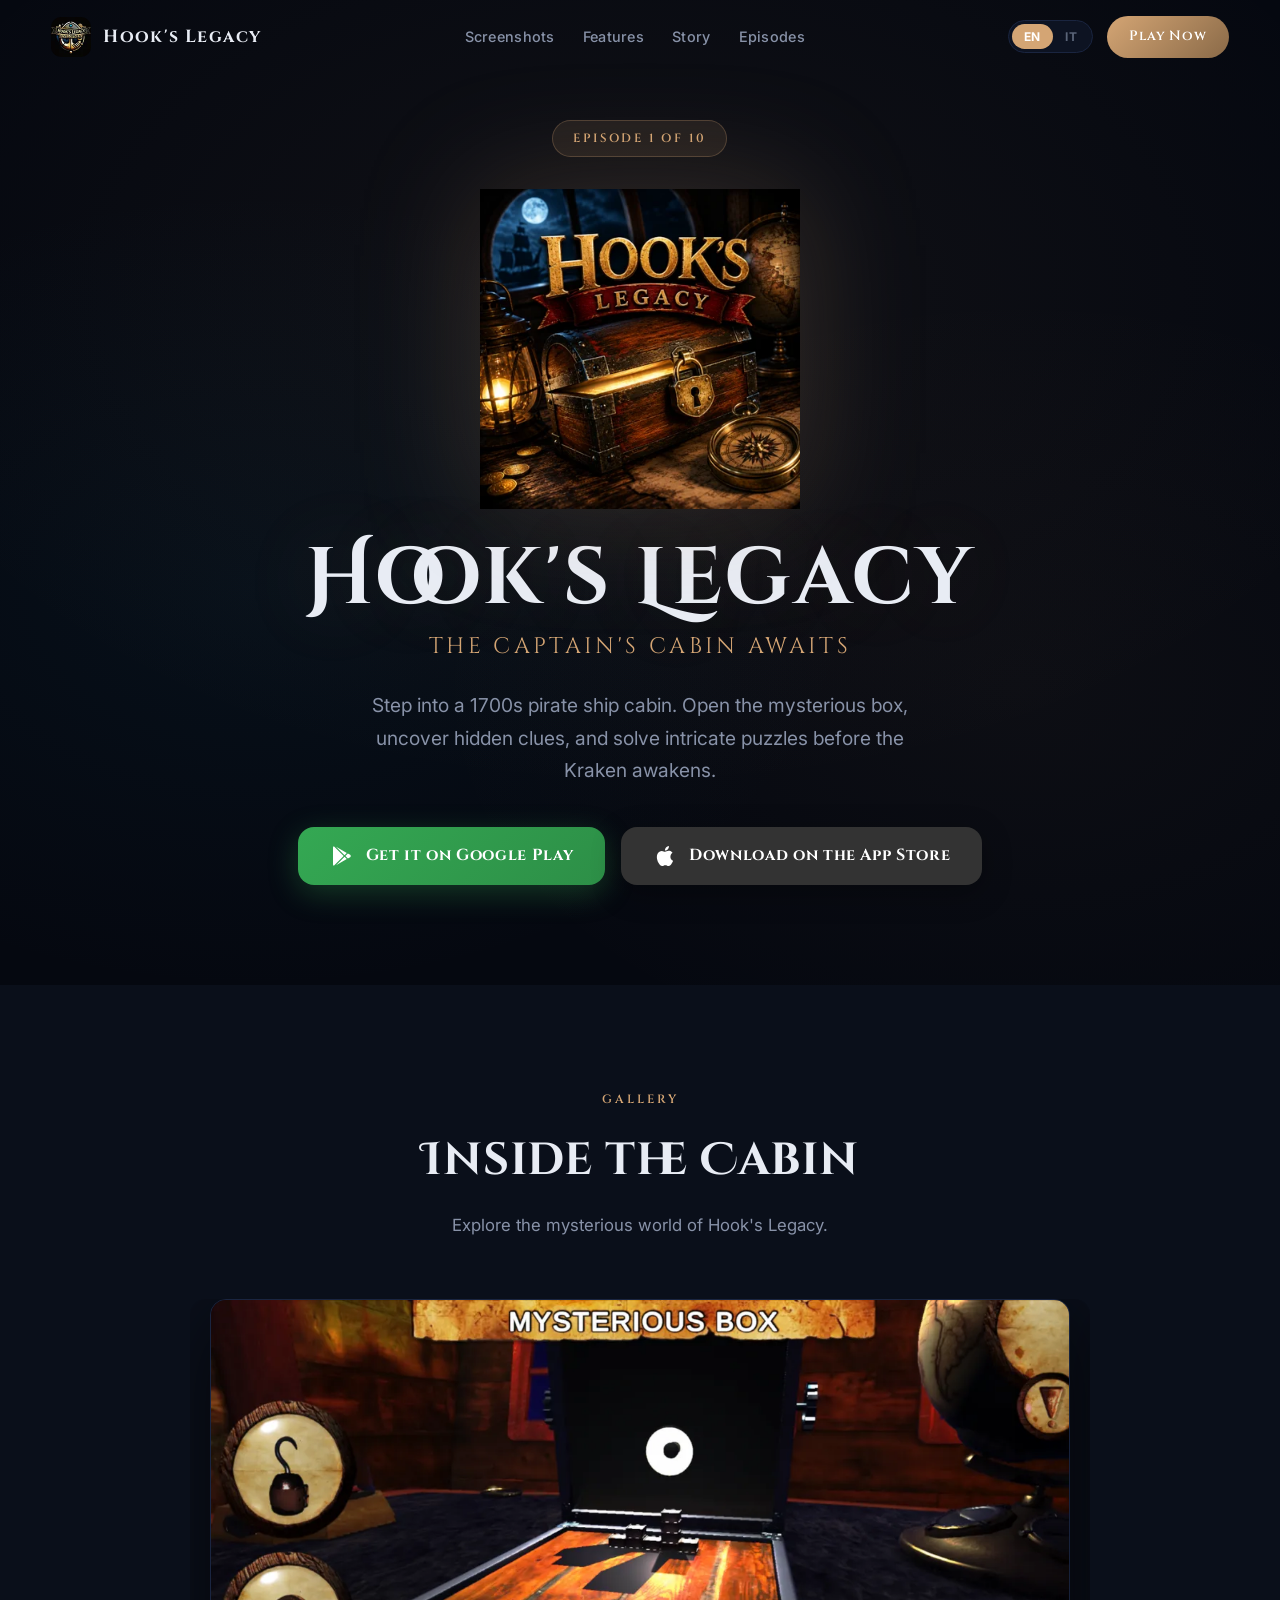
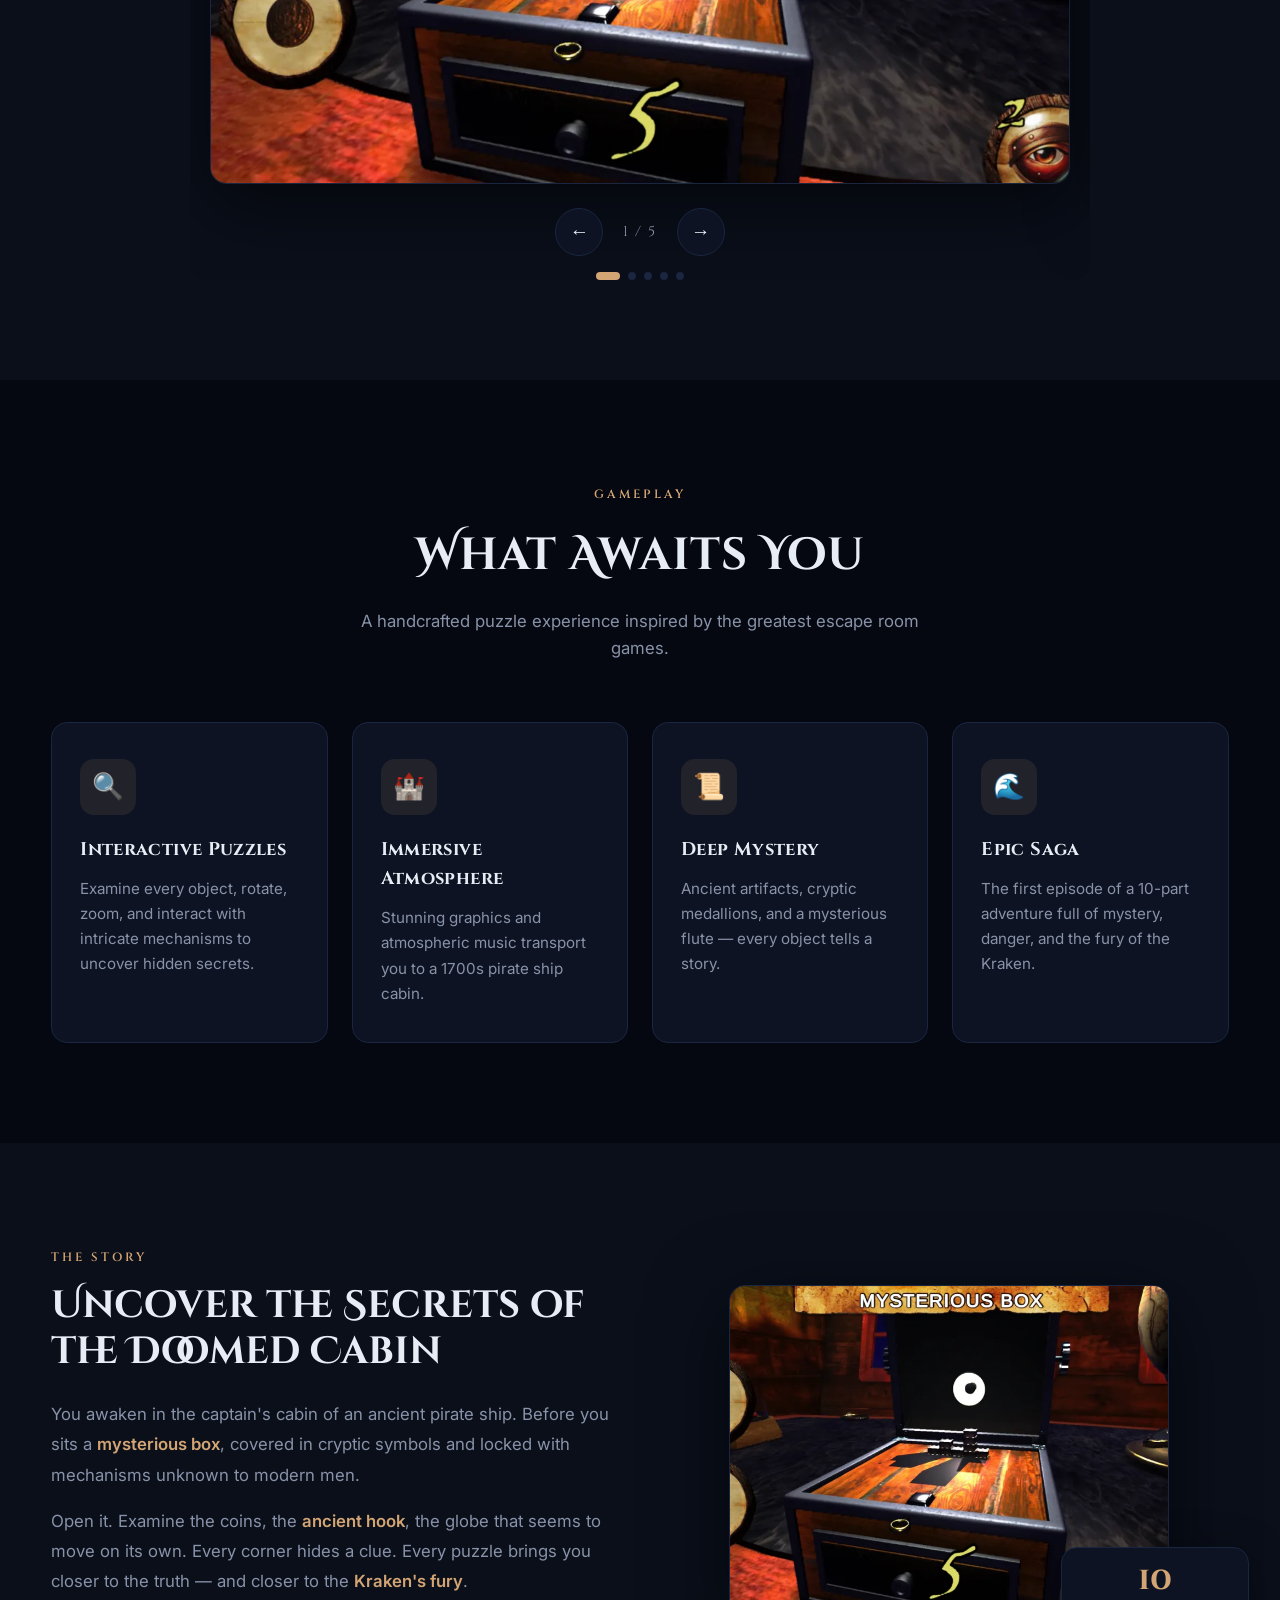
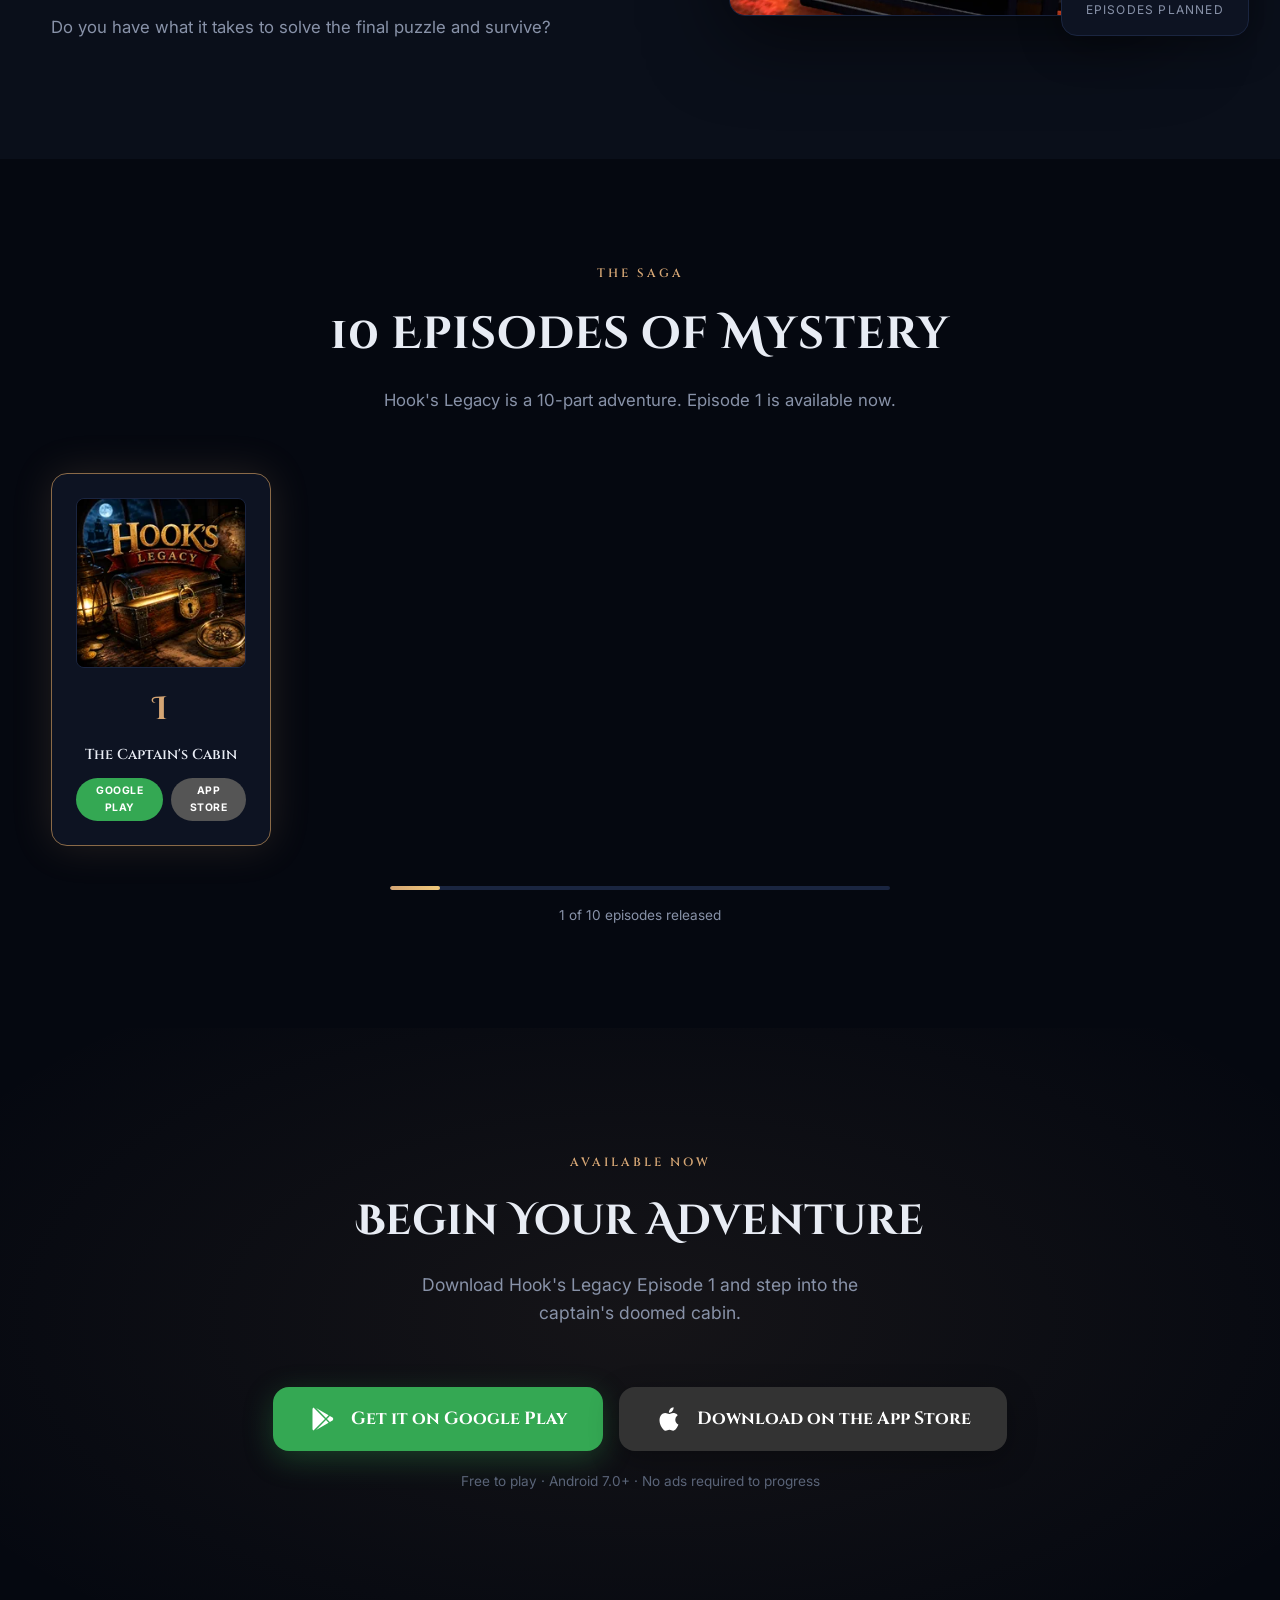
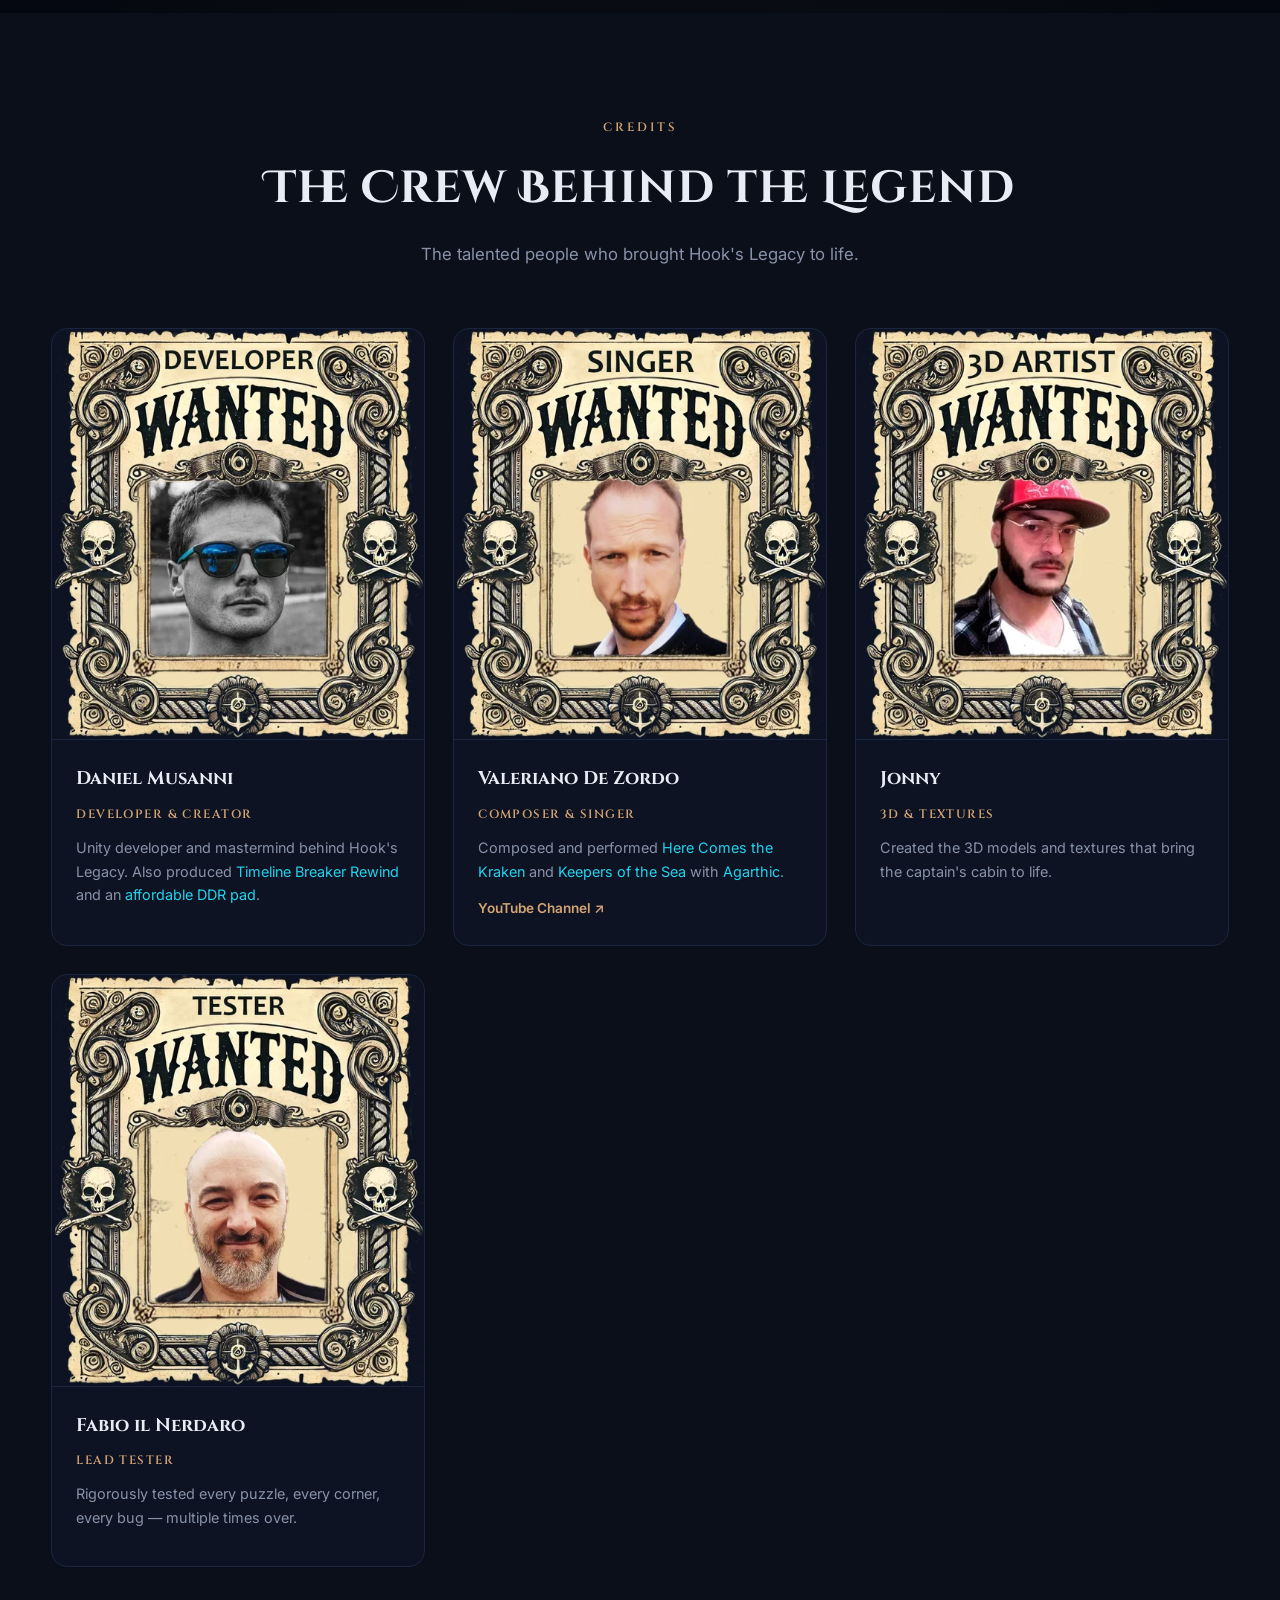
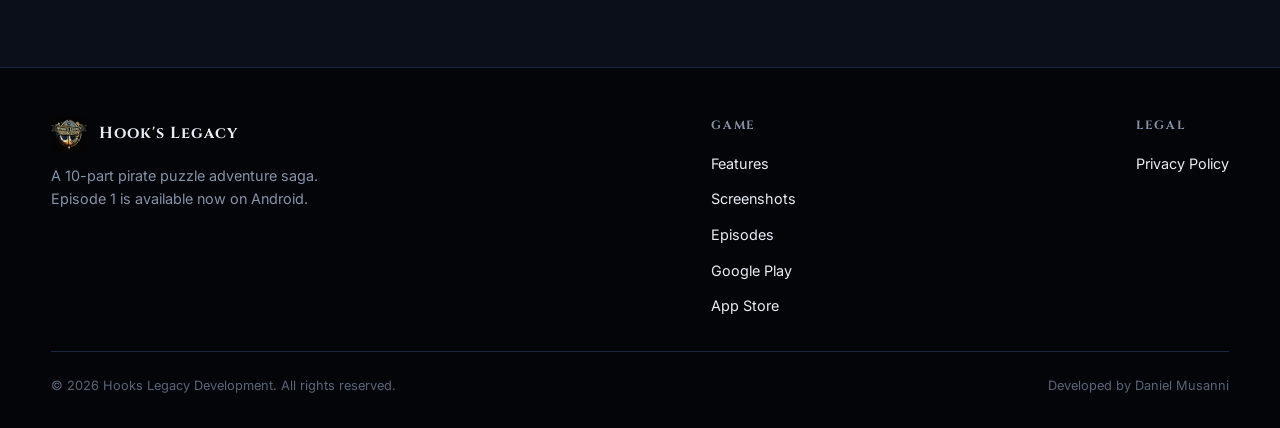
==== commit 8cec1217: "fix: Apple Store links, remove scroll text, neutral story image, hide coming soon episodes" ====
--- a/index.html
+++ b/index.html
@@ -55,8 +55,11 @@
             <svg viewBox="0 0 24 24" fill="currentColor"><path d="M3,20.5V3.5C3,2.91 3.34,2.39 3.84,2.15L13.69,12L3.84,21.85C3.34,21.61 3,21.09 3,20.5M16.81,15.12L6.05,21.34L14.54,12.85L16.81,15.12M20.16,10.81C20.5,11.08 20.75,11.5 20.75,12C20.75,12.5 20.53,12.9 20.18,13.18L17.89,14.5L15.39,12L17.89,9.5L20.16,10.81M6.05,2.66L16.81,8.88L14.54,11.15L6.05,2.66Z"/></svg>
             <span data-i18n="hero.cta">Get it on Google Play</span>
           </a>
-        </div>
-        <p class="hero-scroll" data-i18n="hero.scroll">Scroll to explore<span class="hero-scroll-line"></span></p>
+          <a class="btn-play btn-apple" href="https://apps.apple.com/it/app/hooks-legacy-ep-1/id6753951734" target="_blank" rel="noopener">
+            <svg viewBox="0 0 24 24" fill="currentColor"><path d="M18.71 19.5c-.83 1.24-1.71 2.45-3.05 2.47-1.34.03-1.77-.79-3.29-.79-1.53 0-2 .77-3.27.82-1.31.05-2.3-1.32-3.14-2.53C4.25 17 2.94 12.45 4.7 9.39c.87-1.52 2.43-2.48 4.12-2.51 1.28-.02 2.5.87 3.29.87.78 0 2.26-1.07 3.8-.91.65.03 2.47.26 3.64 1.98-.09.06-2.17 1.28-2.15 3.81.03 3.02 2.65 4.03 2.68 4.04-.03.07-.42 1.44-1.38 2.83M13 3.5c.73-.83 1.94-1.46 2.94-1.5.13 1.17-.34 2.35-1.04 3.19-.69.85-1.83 1.51-2.95 1.42-.15-1.15.41-2.35 1.05-3.11z"/></svg>
+            <span data-i18n="hero.cta-apple">Download on the App Store</span>
+          </a>
+        </div>
       </div>
     </section>
 
@@ -152,24 +155,15 @@
           <p class="section-desc" data-i18n="episodes.desc">Hook's Legacy is a 10-part adventure. Episode 1 is available now.</p>
         </div>
         <div class="episodes-grid reveal">
-          <a class="episode-card episode-current" href="https://play.google.com/store/apps/details?id=com.HooksLegacyDev.HooksLegacyEp1" target="_blank" rel="noopener">
+          <div class="episode-card episode-current">
             <img class="episode-thumb" src="assets/img/episode-1.webp" alt="Episode 1">
             <div class="episode-num">I</div>
             <div class="episode-title" data-i18n="episodes.e1.title">The Captain's Cabin</div>
             <div class="episode-stores">
-              <span class="store-badge store-google" data-i18n="episodes.google">Google Play</span>
-              <span class="store-badge store-apple" data-i18n="episodes.apple">App Store</span>
-            </div>
-          </a>
-          <div class="episode-card episode-locked"><div class="episode-num">II</div><div class="episode-title">TBA</div><div class="episode-status" data-i18n="episodes.coming">Coming Soon</div></div>
-          <div class="episode-card episode-locked"><div class="episode-num">III</div><div class="episode-title">TBA</div><div class="episode-status" data-i18n="episodes.coming">Coming Soon</div></div>
-          <div class="episode-card episode-locked"><div class="episode-num">IV</div><div class="episode-title">TBA</div><div class="episode-status" data-i18n="episodes.coming">Coming Soon</div></div>
-          <div class="episode-card episode-locked"><div class="episode-num">V</div><div class="episode-title">TBA</div><div class="episode-status" data-i18n="episodes.coming">Coming Soon</div></div>
-          <div class="episode-card episode-locked"><div class="episode-num">VI</div><div class="episode-title">TBA</div><div class="episode-status" data-i18n="episodes.coming">Coming Soon</div></div>
-          <div class="episode-card episode-locked"><div class="episode-num">VII</div><div class="episode-title">TBA</div><div class="episode-status" data-i18n="episodes.coming">Coming Soon</div></div>
-          <div class="episode-card episode-locked"><div class="episode-num">VIII</div><div class="episode-title">TBA</div><div class="episode-status" data-i18n="episodes.coming">Coming Soon</div></div>
-          <div class="episode-card episode-locked"><div class="episode-num">IX</div><div class="episode-title">TBA</div><div class="episode-status" data-i18n="episodes.coming">Coming Soon</div></div>
-          <div class="episode-card episode-locked"><div class="episode-num">X</div><div class="episode-title">TBA</div><div class="episode-status" data-i18n="episodes.coming">Coming Soon</div></div>
+              <a class="store-badge store-google" href="https://play.google.com/store/apps/details?id=com.HooksLegacyDev.HooksLegacyEp1" target="_blank" rel="noopener">Google Play</a>
+              <a class="store-badge store-apple" href="https://apps.apple.com/it/app/hooks-legacy-ep-1/id6753951734" target="_blank" rel="noopener">App Store</a>
+            </div>
+          </div>
         </div>
         <div class="episodes-progress reveal">
           <div class="progress-bar"><div class="progress-fill"></div></div>
@@ -185,10 +179,16 @@
           <h2 class="download-title" data-i18n="download.title">Begin Your Adventure</h2>
           <p class="download-subtitle" data-i18n="download.desc">Download Hook's Legacy Episode 1 and step into the captain's doomed cabin.</p>
         </div>
-        <a class="download-badge reveal" href="https://play.google.com/store/apps/details?id=com.HooksLegacyDev.HooksLegacyEp1" target="_blank" rel="noopener">
-          <svg viewBox="0 0 24 24" fill="currentColor"><path d="M3,20.5V3.5C3,2.91 3.34,2.39 3.84,2.15L13.69,12L3.84,21.85C3.34,21.61 3,21.09 3,20.5M16.81,15.12L6.05,21.34L14.54,12.85L16.81,15.12M20.16,10.81C20.5,11.08 20.75,11.5 20.75,12C20.75,12.5 20.53,12.9 20.18,13.18L17.89,14.5L15.39,12L17.89,9.5L20.16,10.81M6.05,2.66L16.81,8.88L14.54,11.15L6.05,2.66Z"/></svg>
-          <span data-i18n="download.cta">Get it on Google Play</span>
-        </a>
+        <div class="download-stores reveal">
+          <a class="download-badge" href="https://play.google.com/store/apps/details?id=com.HooksLegacyDev.HooksLegacyEp1" target="_blank" rel="noopener">
+            <svg viewBox="0 0 24 24" fill="currentColor"><path d="M3,20.5V3.5C3,2.91 3.34,2.39 3.84,2.15L13.69,12L3.84,21.85C3.34,21.61 3,21.09 3,20.5M16.81,15.12L6.05,21.34L14.54,12.85L16.81,15.12M20.16,10.81C20.5,11.08 20.75,11.5 20.75,12C20.75,12.5 20.53,12.9 20.18,13.18L17.89,14.5L15.39,12L17.89,9.5L20.16,10.81M6.05,2.66L16.81,8.88L14.54,11.15L6.05,2.66Z"/></svg>
+            <span data-i18n="download.cta">Get it on Google Play</span>
+          </a>
+          <a class="download-badge download-badge-apple" href="https://apps.apple.com/it/app/hooks-legacy-ep-1/id6753951734" target="_blank" rel="noopener">
+            <svg viewBox="0 0 24 24" fill="currentColor"><path d="M18.71 19.5c-.83 1.24-1.71 2.45-3.05 2.47-1.34.03-1.77-.79-3.29-.79-1.53 0-2 .77-3.27.82-1.31.05-2.3-1.32-3.14-2.53C4.25 17 2.94 12.45 4.7 9.39c.87-1.52 2.43-2.48 4.12-2.51 1.28-.02 2.5.87 3.29.87.78 0 2.26-1.07 3.8-.91.65.03 2.47.26 3.64 1.98-.09.06-2.17 1.28-2.15 3.81.03 3.02 2.65 4.03 2.68 4.04-.03.07-.42 1.44-1.38 2.83M13 3.5c.73-.83 1.94-1.46 2.94-1.5.13 1.17-.34 2.35-1.04 3.19-.69.85-1.83 1.51-2.95 1.42-.15-1.15.41-2.35 1.05-3.11z"/></svg>
+            <span data-i18n="download.cta-apple">Download on the App Store</span>
+          </a>
+        </div>
         <p class="download-meta reveal" data-i18n="download.meta">Free to play · Android 7.0+ · No ads required to progress</p>
       </div>
     </section>
@@ -263,6 +263,7 @@
             <li><a href="#screenshots" data-i18n="nav.screenshots">Screenshots</a></li>
             <li><a href="#episodes" data-i18n="nav.episodes">Episodes</a></li>
             <li><a href="https://play.google.com/store/apps/details?id=com.HooksLegacyDev.HooksLegacyEp1" target="_blank" rel="noopener">Google Play</a></li>
+            <li><a href="https://apps.apple.com/it/app/hooks-legacy-ep-1/id6753951734" target="_blank" rel="noopener">App Store</a></li>
           </ul>
         </div>
         <div class="footer-links">
--- a/assets/css/style.css
+++ b/assets/css/style.css
@@ -338,31 +338,13 @@
   height: 24px;
 }
 
-.hero-scroll {
-  position: absolute;
-  bottom: 40px;
-  left: 50%;
-  transform: translateX(-50%);
-  display: flex;
-  flex-direction: column;
-  align-items: center;
-  gap: 8px;
-  color: var(--text-muted);
-  font-size: 0.75rem;
-  letter-spacing: 0.15em;
-  text-transform: uppercase;
-  animation: bounce 2s infinite;
-}
-
-.hero-scroll-line {
-  width: 1px;
-  height: 40px;
-  background: linear-gradient(to bottom, var(--gold-dim), transparent);
-}
-
-@keyframes bounce {
-  0%, 100% { transform: translateX(-50%) translateY(0); }
-  50% { transform: translateX(-50%) translateY(8px); }
+.btn-apple {
+  background: #333;
+  box-shadow: 0 8px 30px rgba(0,0,0,0.3);
+}
+
+.btn-apple:hover {
+  box-shadow: 0 12px 40px rgba(0,0,0,0.4);
 }
 
 /* ═══════════════ SECTIONS ═══════════════ */
@@ -677,13 +659,21 @@
 }
 
 .store-badge {
-  display: inline-block;
+  display: inline-flex;
+  align-items: center;
   padding: 5px 12px;
   border-radius: var(--radius-pill);
   font-size: 0.65rem;
   font-weight: 700;
   letter-spacing: 0.05em;
   text-transform: uppercase;
+  text-decoration: none;
+  transition: all 0.2s;
+}
+
+.store-badge:hover {
+  transform: translateY(-2px);
+  text-decoration: none;
 }
 
 .store-google {
@@ -691,8 +681,18 @@
   color: #fff;
 }
 
+.store-google:hover {
+  background: #2d8f47;
+  color: #fff;
+}
+
 .store-apple {
   background: #555;
+  color: #fff;
+}
+
+.store-apple:hover {
+  background: #444;
   color: #fff;
 }
 
@@ -819,6 +819,22 @@
   height: 28px;
 }
 
+.download-badge-apple {
+  background: #333;
+  box-shadow: 0 8px 30px rgba(0,0,0,0.3);
+}
+
+.download-badge-apple:hover {
+  box-shadow: 0 12px 40px rgba(0,0,0,0.4);
+}
+
+.download-stores {
+  display: flex;
+  gap: 16px;
+  justify-content: center;
+  flex-wrap: wrap;
+}
+
 .download-meta {
   margin-top: 20px;
   font-size: 0.85rem;
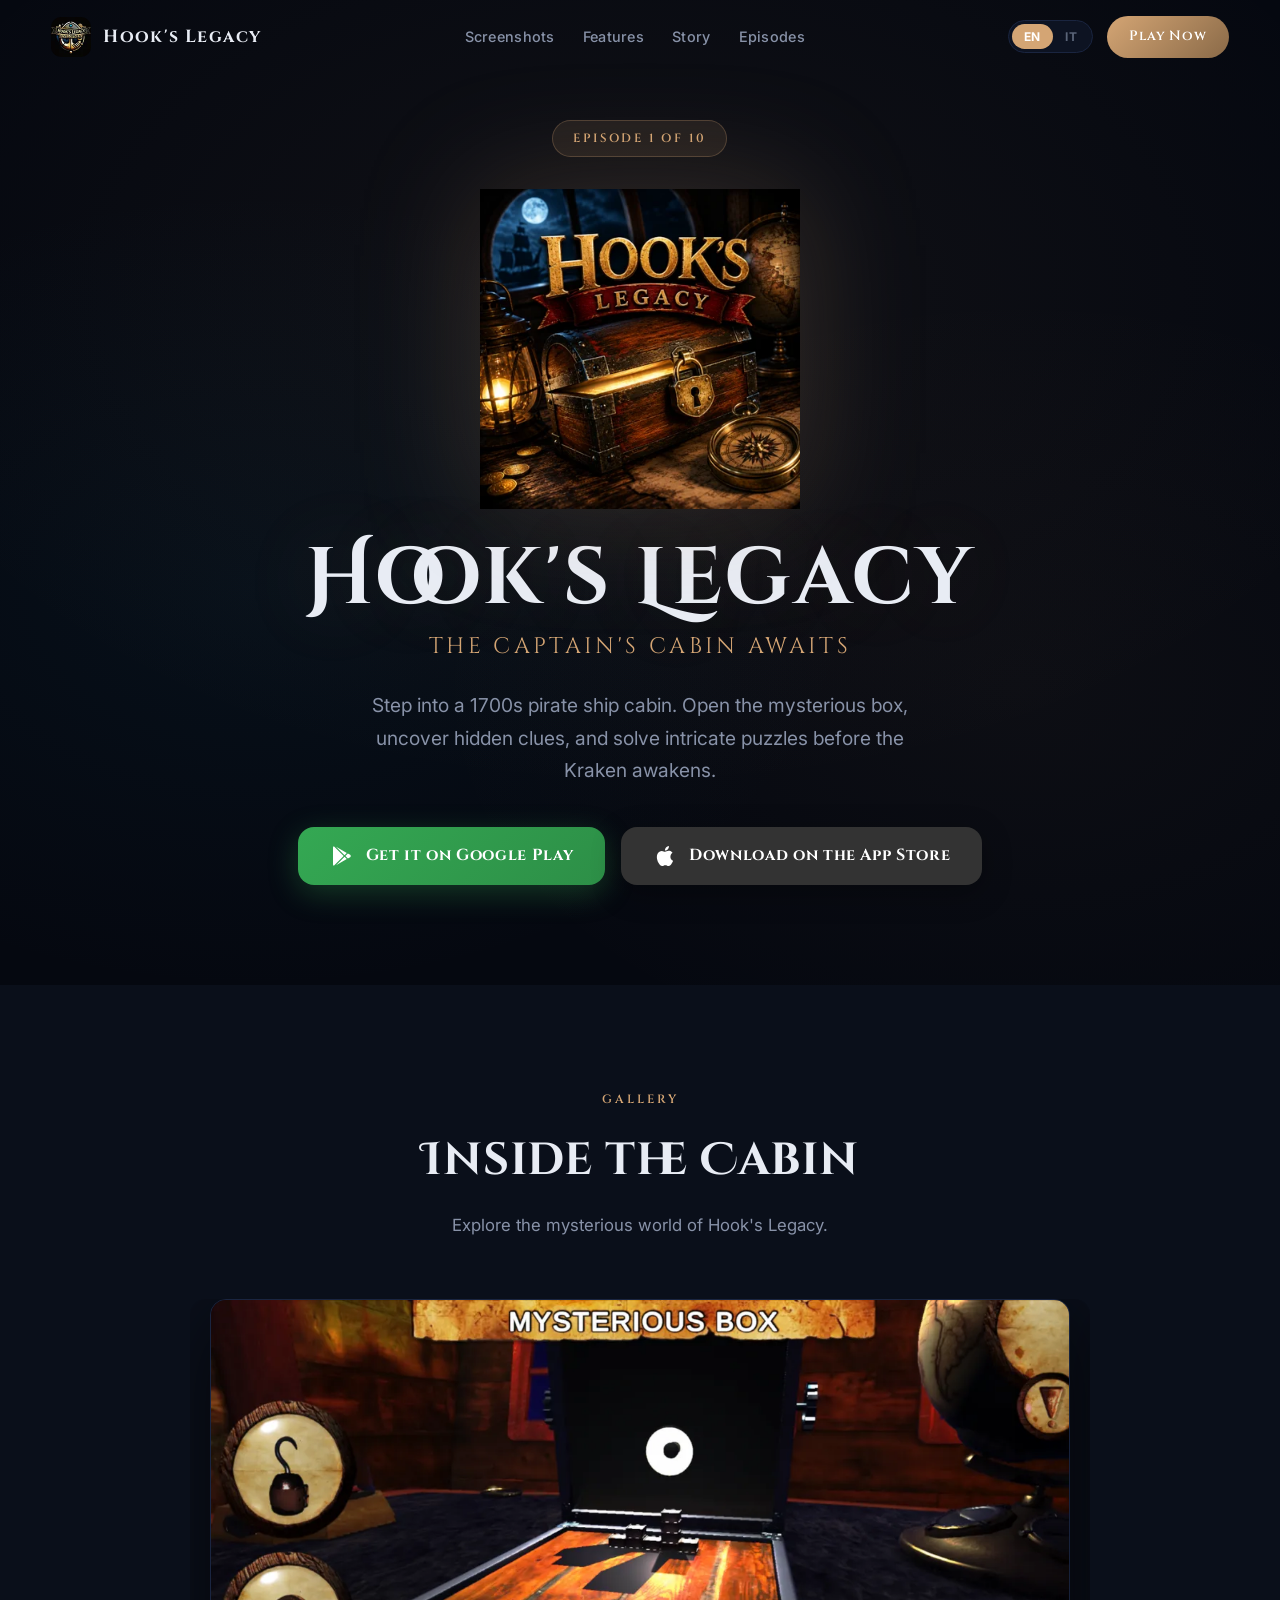
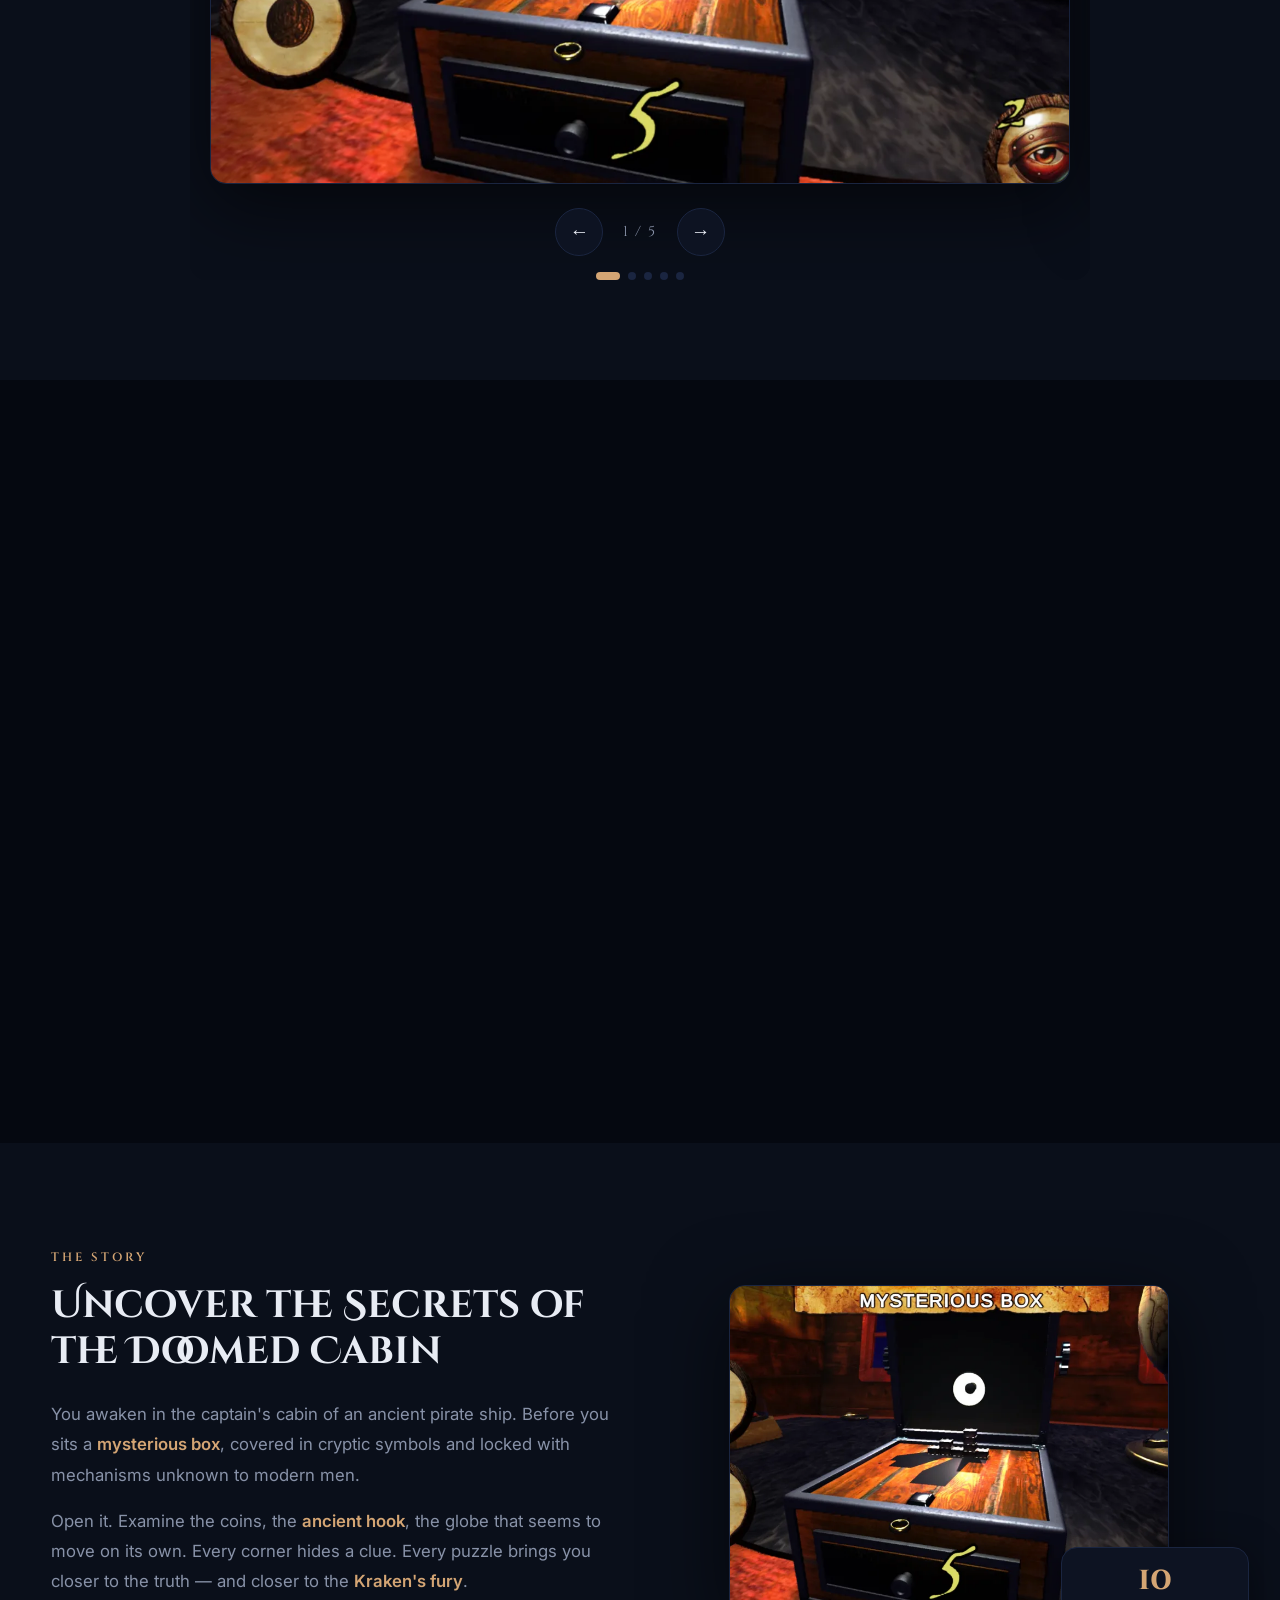
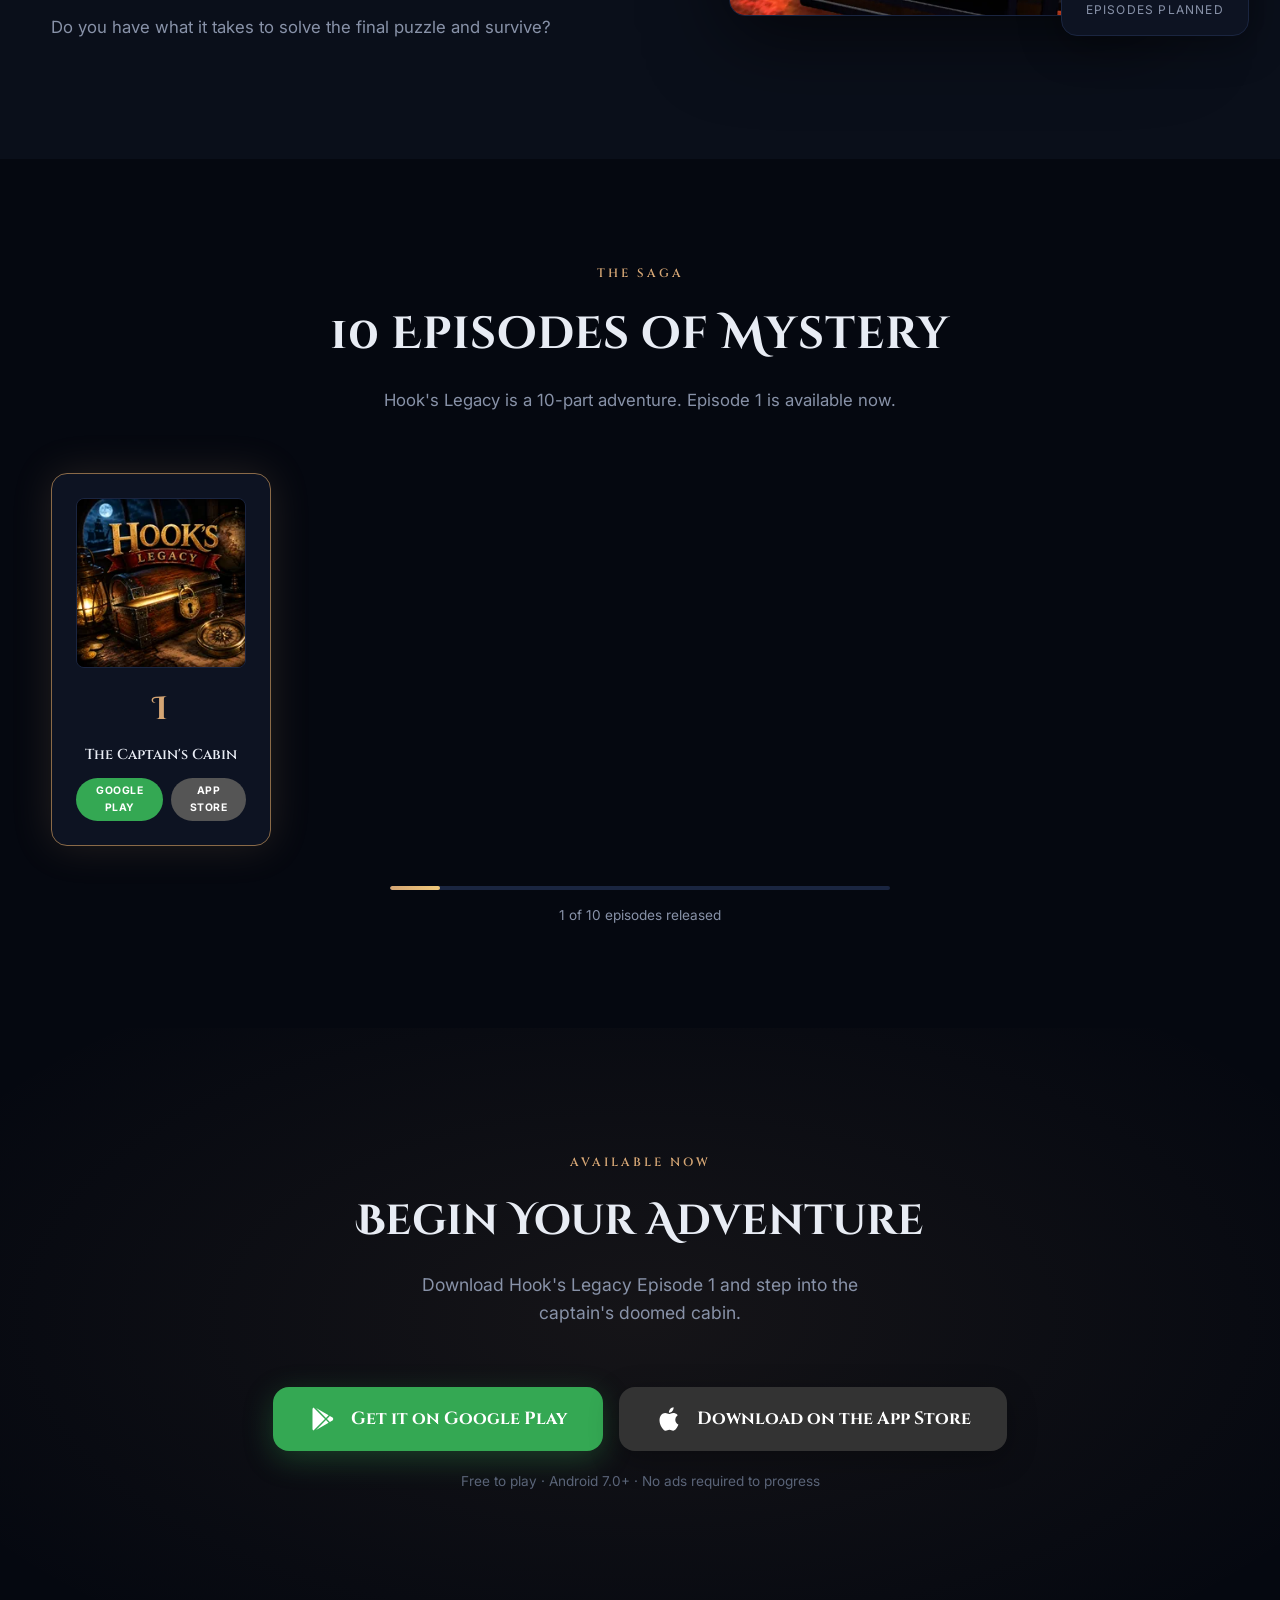
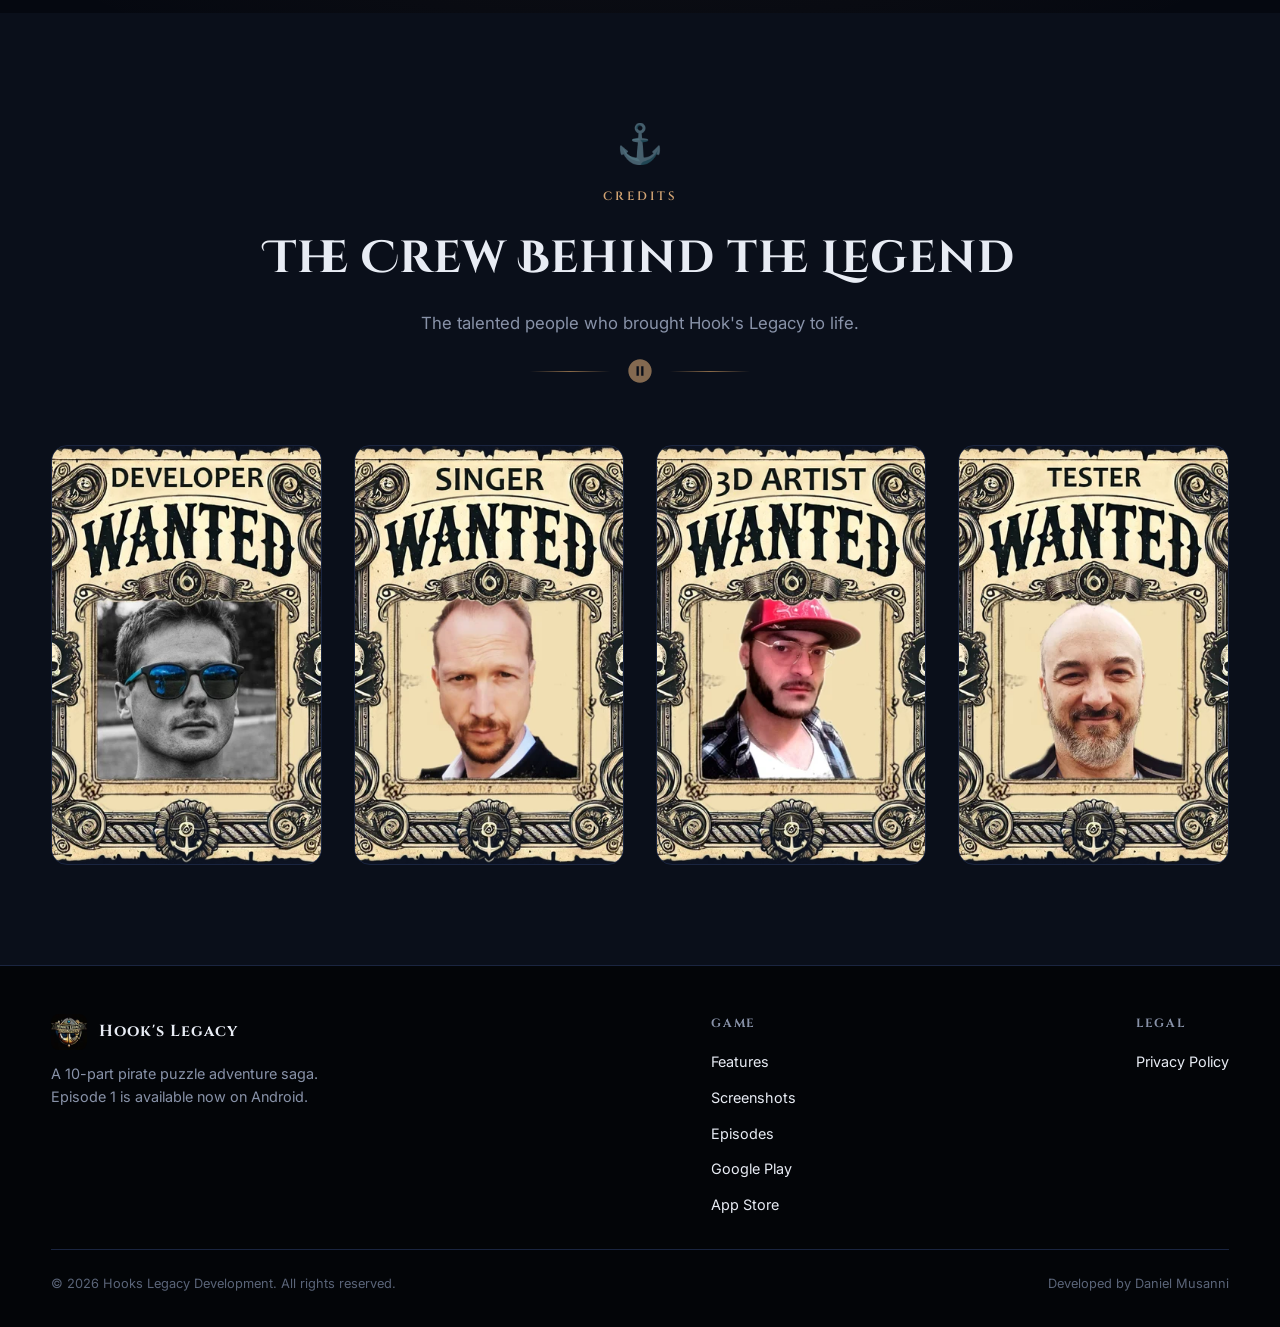
==== commit fb7de53a: "feat: redesigned credits with 3D flip cards, pirate decorations, staggered animations" ====
--- a/index.html
+++ b/index.html
@@ -197,50 +197,84 @@
     <section class="section section-dark" id="credits">
       <div class="container">
         <div class="section-header reveal">
+          <div class="credits-deco">&#x2693;</div>
           <span class="section-eyebrow" data-i18n="credits.eyebrow">Credits</span>
           <h2 class="section-title" data-i18n="credits.title">The Crew Behind the Legend</h2>
           <p class="section-desc" data-i18n="credits.desc">The talented people who brought Hook's Legacy to life.</p>
-        </div>
+          <div class="credits-divider"><span></span><svg viewBox="0 0 24 24" width="28" height="28" fill="var(--gold)"><path d="M12 2C6.48 2 2 6.48 2 12s4.48 10 10 10 10-4.48 10-10S17.52 2 12 2zm-1 14H9V8h2v8zm4 0h-2V8h2v8z"/></svg><span></span></div>
+        </div>
+
         <div class="credits-grid">
-
-          <div class="credit-card reveal reveal-delay-1">
-            <img class="credit-wanted" src="assets/img/credit-daniel.png" alt="Daniel Musanni — Wanted poster">
-            <div class="credit-info">
-              <h3>Daniel Musanni</h3>
-              <span class="credit-role" data-i18n="credits.daniel.role">Developer & Creator</span>
-              <p data-i18n="credits.daniel.desc">Unity developer and mastermind behind Hook's Legacy. Also produced <a href="https://hookslegacyteam.github.io/TBR-Timeline-Breaker-Rewind/" target="_blank" rel="noopener">Timeline Breaker Rewind</a> and an <a href="https://github.com/HooksLegacyTeam/DDR-Pad-with-Arduino-4-to-8-FSR-GUI" target="_blank" rel="noopener">affordable DDR pad</a>.</p>
-            </div>
-          </div>
-
-          <div class="credit-card reveal reveal-delay-2">
-            <img class="credit-wanted" src="assets/img/credit-valeriano.png" alt="Valeriano De Zordo — Wanted poster">
-            <div class="credit-info">
-              <h3>Valeriano De Zordo</h3>
-              <span class="credit-role" data-i18n="credits.valeriano.role">Composer & Singer</span>
-              <p data-i18n="credits.valeriano.desc">Composed and performed <a href="https://youtu.be/pboevSc9QCQ" target="_blank" rel="noopener">Here Comes the Kraken</a> and <a href="https://youtu.be/p-L8N2mwAf8" target="_blank" rel="noopener">Keepers of the Sea</a> with <a href="https://www.youtube.com/@agarthic1274" target="_blank" rel="noopener">Agarthic</a>.</p>
-              <a class="credit-link" href="https://www.youtube.com/@valerianomusicdezordo8969" target="_blank" rel="noopener">YouTube Channel &#8599;</a>
-            </div>
-          </div>
-
-          <div class="credit-card reveal reveal-delay-3">
-            <img class="credit-wanted" src="assets/img/credit-jonny.png" alt="Jonny — Wanted poster">
-            <div class="credit-info">
-              <h3>Jonny</h3>
-              <span class="credit-role" data-i18n="credits.jonny.role">3D & Textures</span>
-              <p data-i18n="credits.jonny.desc">Created the 3D models and textures that bring the captain's cabin to life.</p>
-            </div>
-          </div>
-
-          <div class="credit-card reveal reveal-delay-4">
-            <img class="credit-wanted" src="assets/img/credit-fabio.png" alt="Fabio il Nerdaro — Wanted poster">
-            <div class="credit-info">
-              <h3>Fabio il Nerdaro</h3>
-              <span class="credit-role" data-i18n="credits.fabio.role">Lead Tester</span>
-              <p data-i18n="credits.fabio.desc">Rigorously tested every puzzle, every corner, every bug — multiple times over.</p>
-            </div>
-          </div>
-
-        </div>
+          <!-- Daniel -->
+          <div class="credit-card credit-card--flip reveal reveal-delay-1">
+            <div class="credit-card-inner">
+              <div class="credit-card-front">
+                <img class="credit-wanted" src="assets/img/credit-daniel.png" alt="Daniel Musanni">
+                <div class="credit-card-glow"></div>
+              </div>
+              <div class="credit-card-back">
+                <div class="credit-back-content">
+                  <h3>Daniel Musanni</h3>
+                  <span class="credit-role" data-i18n="credits.daniel.role">Developer & Creator</span>
+                  <p data-i18n="credits.daniel.desc">Unity developer and mastermind behind Hook's Legacy. Also produced <a href="https://hookslegacyteam.github.io/TBR-Timeline-Breaker-Rewind/" target="_blank" rel="noopener">Timeline Breaker Rewind</a> and an <a href="https://github.com/HooksLegacyTeam/DDR-Pad-with-Arduino-4-to-8-FSR-GUI" target="_blank" rel="noopener">affordable DDR pad</a>.</p>
+                </div>
+              </div>
+            </div>
+          </div>
+
+          <!-- Valeriano -->
+          <div class="credit-card credit-card--flip reveal reveal-delay-2">
+            <div class="credit-card-inner">
+              <div class="credit-card-front">
+                <img class="credit-wanted" src="assets/img/credit-valeriano.png" alt="Valeriano De Zordo">
+                <div class="credit-card-glow"></div>
+              </div>
+              <div class="credit-card-back">
+                <div class="credit-back-content">
+                  <h3>Valeriano De Zordo</h3>
+                  <span class="credit-role" data-i18n="credits.valeriano.role">Composer & Singer</span>
+                  <p data-i18n="credits.valeriano.desc">Composed and performed <a href="https://youtu.be/pboevSc9QCQ" target="_blank" rel="noopener">Here Comes the Kraken</a> and <a href="https://youtu.be/p-L8N2mwAf8" target="_blank" rel="noopener">Keepers of the Sea</a> with <a href="https://www.youtube.com/@agarthic1274" target="_blank" rel="noopener">Agarthic</a>.</p>
+                  <a class="credit-link" href="https://www.youtube.com/@valerianomusicdezordo8969" target="_blank" rel="noopener">&#9654; YouTube Channel</a>
+                </div>
+              </div>
+            </div>
+          </div>
+
+          <!-- Jonny -->
+          <div class="credit-card credit-card--flip reveal reveal-delay-3">
+            <div class="credit-card-inner">
+              <div class="credit-card-front">
+                <img class="credit-wanted" src="assets/img/credit-jonny.png" alt="Jonny">
+                <div class="credit-card-glow"></div>
+              </div>
+              <div class="credit-card-back">
+                <div class="credit-back-content">
+                  <h3>Jonny</h3>
+                  <span class="credit-role" data-i18n="credits.jonny.role">3D & Textures</span>
+                  <p data-i18n="credits.jonny.desc">Created the 3D models and textures that bring the captain's cabin to life.</p>
+                </div>
+              </div>
+            </div>
+          </div>
+
+          <!-- Fabio -->
+          <div class="credit-card credit-card--flip reveal reveal-delay-4">
+            <div class="credit-card-inner">
+              <div class="credit-card-front">
+                <img class="credit-wanted" src="assets/img/credit-fabio.png" alt="Fabio il Nerdaro">
+                <div class="credit-card-glow"></div>
+              </div>
+              <div class="credit-card-back">
+                <div class="credit-back-content">
+                  <h3>Fabio il Nerdaro</h3>
+                  <span class="credit-role" data-i18n="credits.fabio.role">Lead Tester</span>
+                  <p data-i18n="credits.fabio.desc">Rigorously tested every puzzle, every corner, every bug — multiple times over.</p>
+                </div>
+              </div>
+            </div>
+          </div>
+        </div>
+
       </div>
     </section>
 
--- a/assets/css/style.css
+++ b/assets/css/style.css
@@ -842,63 +842,153 @@
 }
 
 /* ═══════════════ CREDITS ═══════════════ */
+.credits-deco {
+  font-size: 2.4rem;
+  margin-bottom: 8px;
+  opacity: 0.5;
+  animation: spin-slow 20s linear infinite;
+}
+
+@keyframes spin-slow {
+  from { transform: rotate(0deg); }
+  to { transform: rotate(360deg); }
+}
+
+.credits-divider {
+  display: flex;
+  align-items: center;
+  justify-content: center;
+  gap: 16px;
+  margin-top: 20px;
+}
+
+.credits-divider span {
+  width: 80px;
+  height: 1px;
+  background: linear-gradient(90deg, transparent, var(--gold-dim), transparent);
+}
+
+.credits-divider svg {
+  opacity: 0.6;
+}
+
 .credits-grid {
   display: grid;
-  grid-template-columns: repeat(auto-fit, minmax(280px, 1fr));
-  gap: 28px;
-}
-
-.credit-card {
-  background: var(--bg-card);
-  border: 1px solid var(--border);
+  grid-template-columns: repeat(auto-fit, minmax(270px, 1fr));
+  gap: 32px;
+  perspective: 1200px;
+}
+
+/* ── Flip Card ── */
+.credit-card--flip {
+  height: 420px;
+  cursor: pointer;
+}
+
+.credit-card-inner {
+  position: relative;
+  width: 100%;
+  height: 100%;
+  transition: transform 0.7s cubic-bezier(0.4, 0.0, 0.2, 1);
+  transform-style: preserve-3d;
+}
+
+.credit-card--flip:hover .credit-card-inner {
+  transform: rotateY(180deg);
+}
+
+.credit-card-front,
+.credit-card-back {
+  position: absolute;
+  inset: 0;
+  backface-visibility: hidden;
   border-radius: var(--radius);
   overflow: hidden;
-  transition: all 0.3s;
-}
-
-.credit-card:hover {
-  border-color: var(--border-glow);
-  transform: translateY(-4px);
-  box-shadow: var(--shadow-glow-gold);
+  border: 1px solid var(--border);
+}
+
+.credit-card-front {
+  background: var(--bg-card);
+}
+
+.credit-card-back {
+  background: linear-gradient(145deg, var(--bg-card) 0%, #0f1a2e 100%);
+  transform: rotateY(180deg);
+  display: flex;
+  align-items: center;
+  justify-content: center;
+}
+
+.credit-card-glow {
+  position: absolute;
+  inset: 0;
+  background: radial-gradient(circle at 50% 0%, rgba(212,165,116,0.15), transparent 60%);
+  opacity: 0;
+  transition: opacity 0.5s;
+  pointer-events: none;
+}
+
+.credit-card--flip:hover .credit-card-glow {
+  opacity: 1;
 }
 
 .credit-wanted {
   width: 100%;
-  height: auto;
-  display: block;
-  border-bottom: 1px solid var(--border);
-}
-
-.credit-info {
-  padding: 24px;
-}
-
-.credit-info h3 {
+  height: 100%;
+  object-fit: cover;
+  transition: transform 0.5s ease;
+}
+
+.credit-card--flip:hover .credit-wanted {
+  transform: scale(1.05);
+}
+
+.credit-back-content {
+  padding: 32px 24px;
+  text-align: center;
+  animation: credit-reveal 0.5s ease 0.2s both;
+}
+
+@keyframes credit-reveal {
+  from {
+    opacity: 0;
+    transform: translateY(16px);
+  }
+  to {
+    opacity: 1;
+    transform: translateY(0);
+  }
+}
+
+.credit-back-content h3 {
   font-family: var(--font-heading);
   font-weight: 700;
-  font-size: 1.15rem;
-  margin-bottom: 6px;
+  font-size: 1.2rem;
+  margin-bottom: 8px;
+  color: var(--text);
 }
 
 .credit-role {
   display: inline-block;
   font-family: var(--font-heading);
-  font-size: 0.75rem;
+  font-size: 0.7rem;
   font-weight: 600;
-  letter-spacing: 0.12em;
+  letter-spacing: 0.15em;
   text-transform: uppercase;
   color: var(--gold);
-  margin-bottom: 12px;
-}
-
-.credit-info p {
+  margin-bottom: 16px;
+  padding: 4px 14px;
+  border: 1px solid var(--gold-dim);
+  border-radius: var(--radius-pill);
+}
+
+.credit-back-content p {
   color: var(--text-dim);
-  font-size: 0.9rem;
-  line-height: 1.65;
-  margin-bottom: 12px;
-}
-
-.credit-info p a {
+  font-size: 0.88rem;
+  line-height: 1.7;
+}
+
+.credit-back-content p a {
   color: var(--ocean-bright);
 }
 
@@ -906,13 +996,52 @@
   display: inline-flex;
   align-items: center;
   gap: 6px;
+  margin-top: 14px;
   font-size: 0.85rem;
   font-weight: 600;
   color: var(--gold);
+  transition: color 0.2s;
 }
 
 .credit-link:hover {
   color: var(--gold-bright);
+}
+
+/* ── Mobile: no flip, stack ── */
+@media (max-width: 900px) {
+  .credit-card--flip {
+    height: auto;
+  }
+
+  .credit-card-inner {
+    transform: none !important;
+  }
+
+  .credit-card-front,
+  .credit-card-back {
+    position: relative;
+    backface-visibility: visible;
+    transform: none;
+  }
+
+  .credit-card-back {
+    display: block;
+    padding: 0;
+  }
+
+  .credit-card--flip:hover .credit-card-inner {
+    transform: none;
+  }
+
+  .credit-wanted {
+    max-height: 360px;
+    object-fit: contain;
+    background: var(--bg-card);
+  }
+
+  .credit-card-glow {
+    display: none;
+  }
 }
 
 /* ═══════════════ FOOTER ═══════════════ */
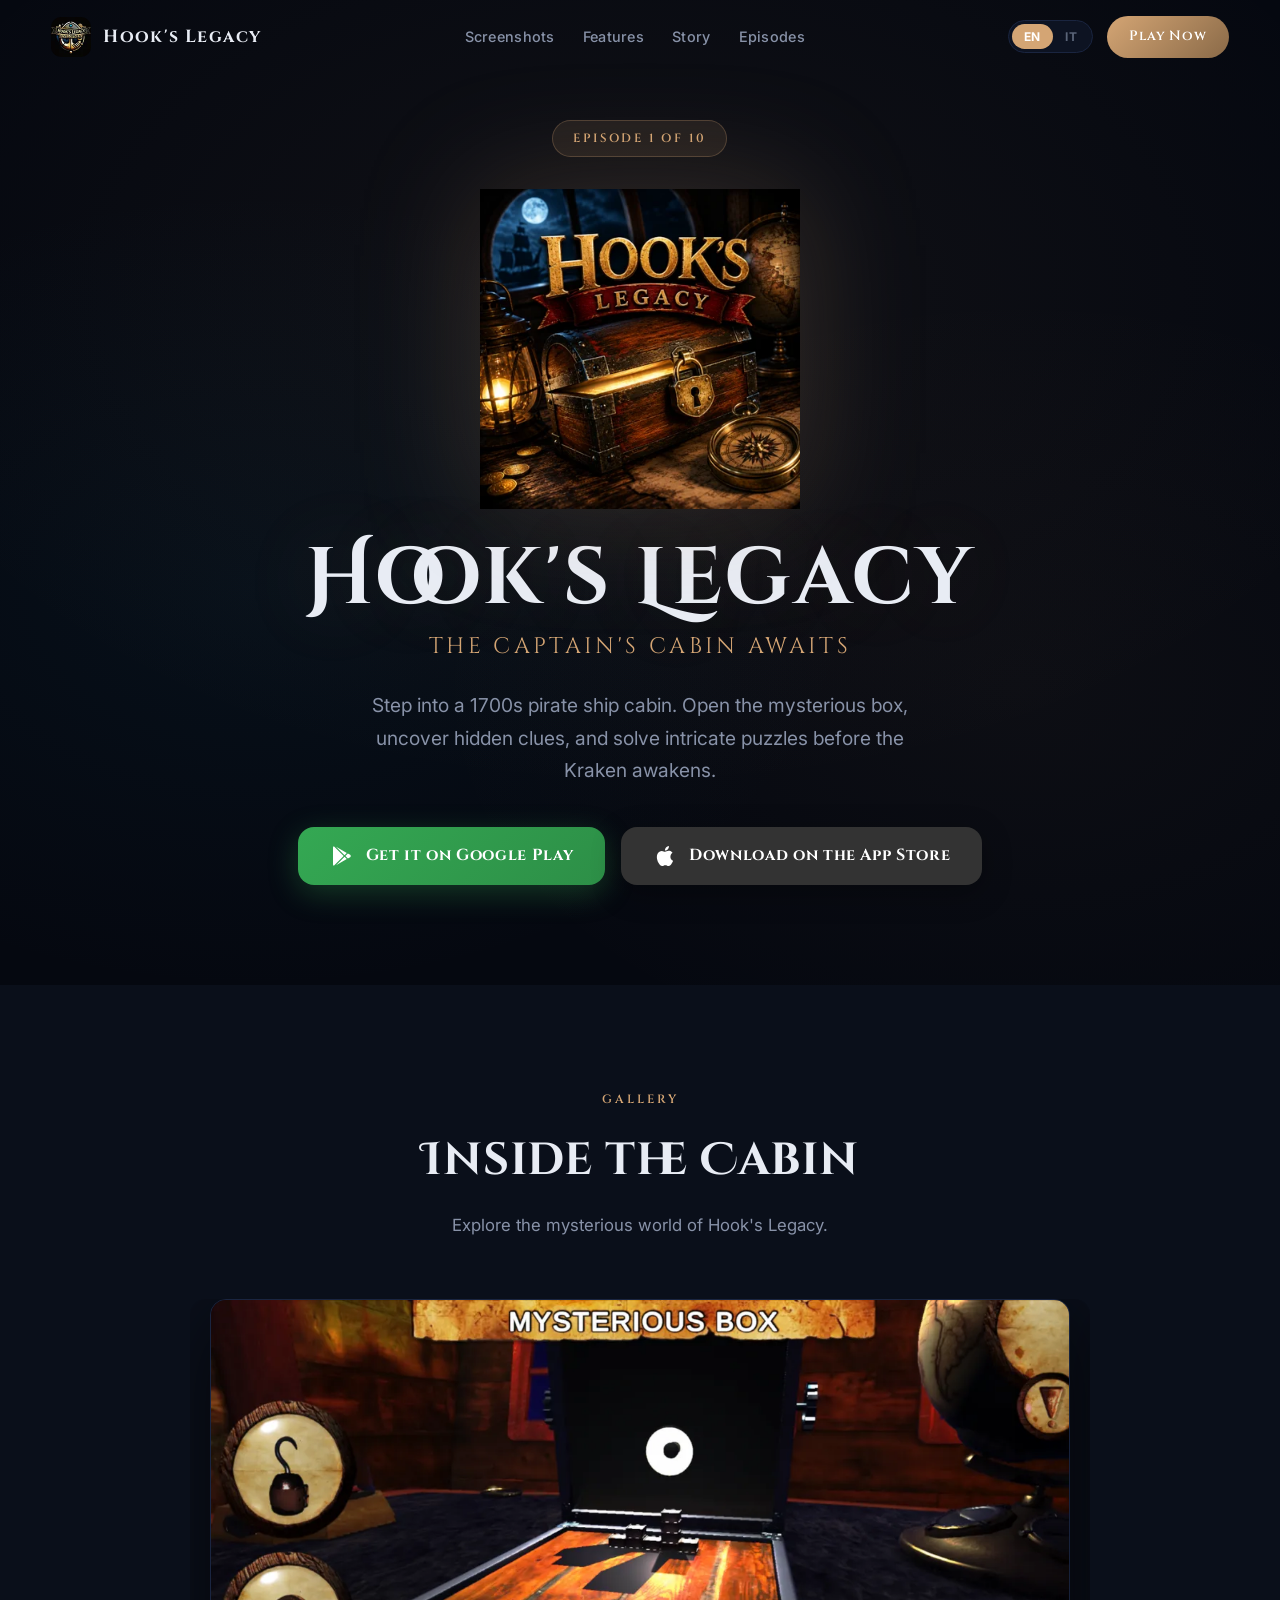
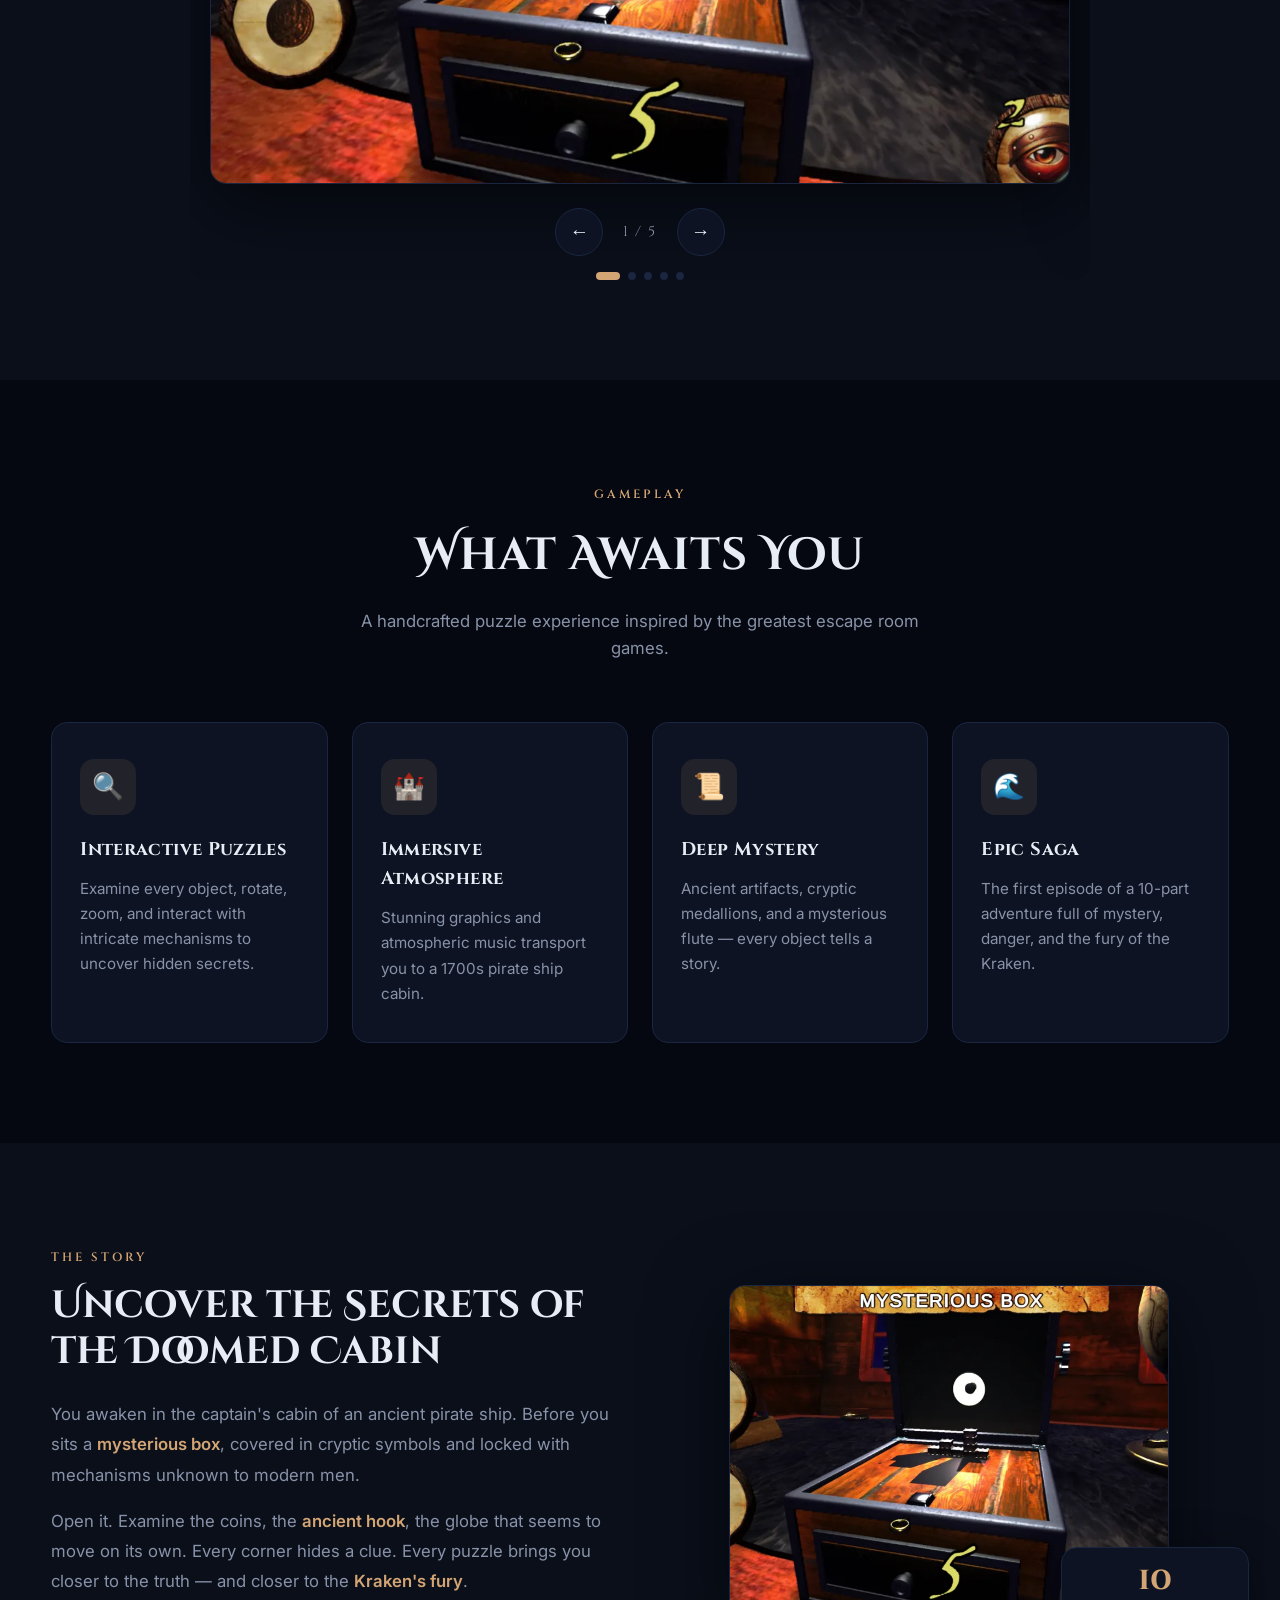
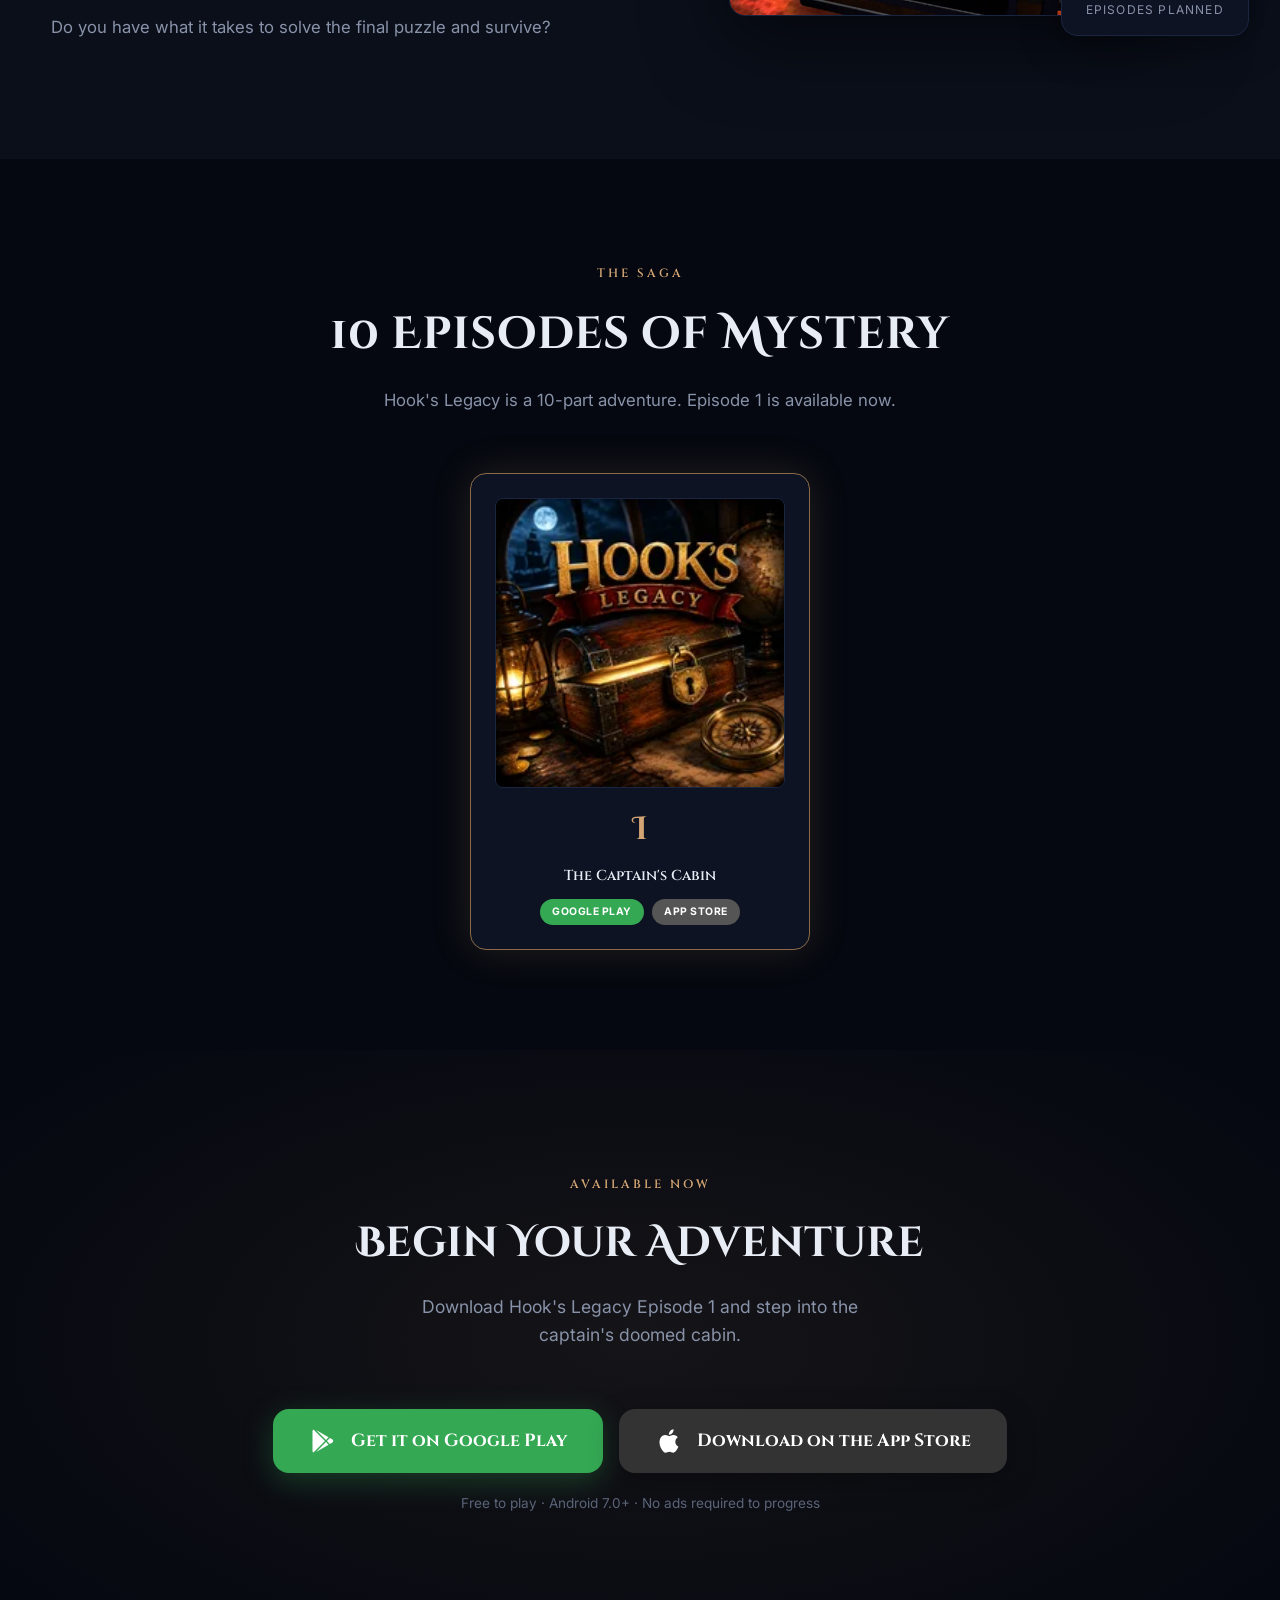
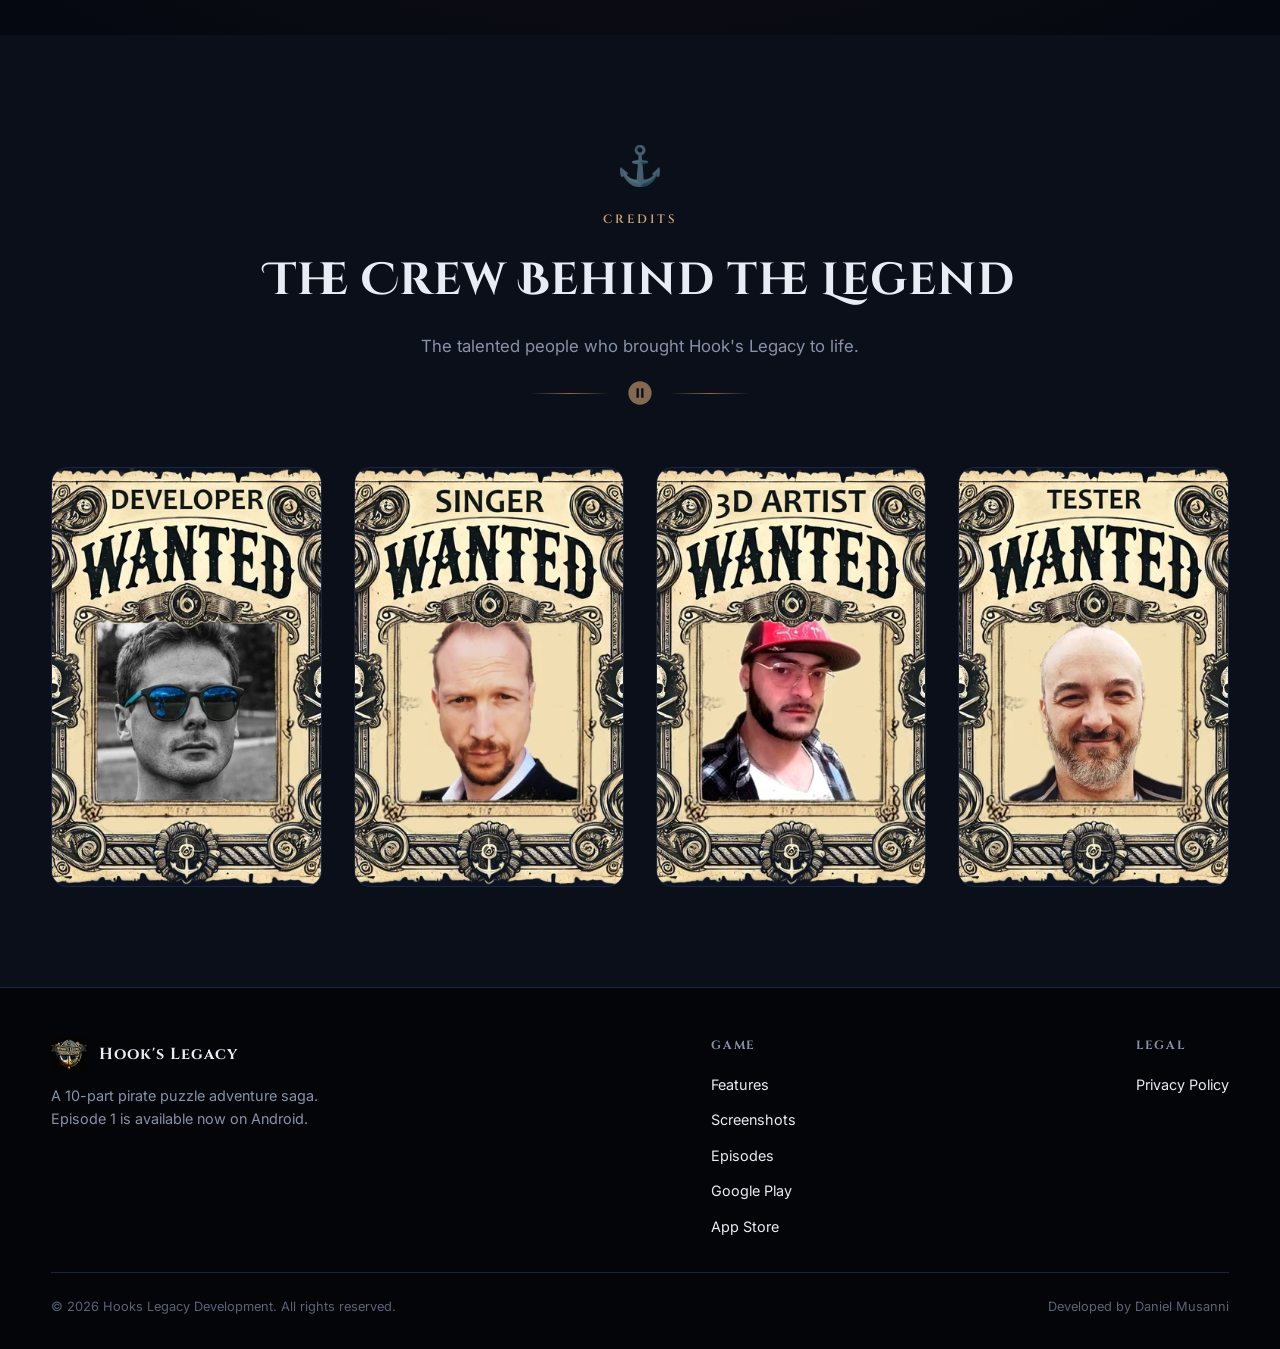
==== commit 34b1d71b: "fix: center episode card as single element, remove progress bar" ====
--- a/index.html
+++ b/index.html
@@ -154,7 +154,7 @@
           <h2 class="section-title" data-i18n="episodes.title">10 Episodes of Mystery</h2>
           <p class="section-desc" data-i18n="episodes.desc">Hook's Legacy is a 10-part adventure. Episode 1 is available now.</p>
         </div>
-        <div class="episodes-grid reveal">
+        <div class="episode-single reveal">
           <div class="episode-card episode-current">
             <img class="episode-thumb" src="assets/img/episode-1.webp" alt="Episode 1">
             <div class="episode-num">I</div>
@@ -164,10 +164,6 @@
               <a class="store-badge store-apple" href="https://apps.apple.com/it/app/hooks-legacy-ep-1/id6753951734" target="_blank" rel="noopener">App Store</a>
             </div>
           </div>
-        </div>
-        <div class="episodes-progress reveal">
-          <div class="progress-bar"><div class="progress-fill"></div></div>
-          <span class="progress-label" data-i18n="episodes.progress">1 of 10 episodes released</span>
         </div>
       </div>
     </section>
--- a/assets/css/style.css
+++ b/assets/css/style.css
@@ -606,13 +606,14 @@
 }
 
 /* ═══════════════ EPISODES ═══════════════ */
-.episodes-grid {
-  display: grid;
-  grid-template-columns: repeat(auto-fill, minmax(200px, 1fr));
-  gap: 20px;
+.episode-single {
+  display: flex;
+  justify-content: center;
 }
 
 .episode-card {
+  max-width: 340px;
+  width: 100%;
   background: var(--bg-card);
   border: 1px solid var(--border);
   border-radius: var(--radius);
@@ -725,34 +726,6 @@
   color: var(--text-muted);
   letter-spacing: 0.1em;
   text-transform: uppercase;
-}
-
-.episodes-progress {
-  margin-top: 40px;
-  text-align: center;
-}
-
-.progress-bar {
-  width: 100%;
-  max-width: 500px;
-  height: 4px;
-  background: var(--border);
-  border-radius: var(--radius-pill);
-  margin: 0 auto 12px;
-  overflow: hidden;
-}
-
-.progress-fill {
-  height: 100%;
-  width: 10%;
-  background: linear-gradient(90deg, var(--gold), var(--gold-bright));
-  border-radius: var(--radius-pill);
-  transition: width 1s ease;
-}
-
-.progress-label {
-  font-size: 0.85rem;
-  color: var(--text-dim);
 }
 
 /* ═══════════════ DOWNLOAD CTA ═══════════════ */
@@ -1187,8 +1160,8 @@
     grid-template-columns: 1fr;
   }
 
-  .episodes-grid {
-    grid-template-columns: repeat(2, 1fr);
+  .episode-card {
+    max-width: 300px;
   }
 
   .download-section {
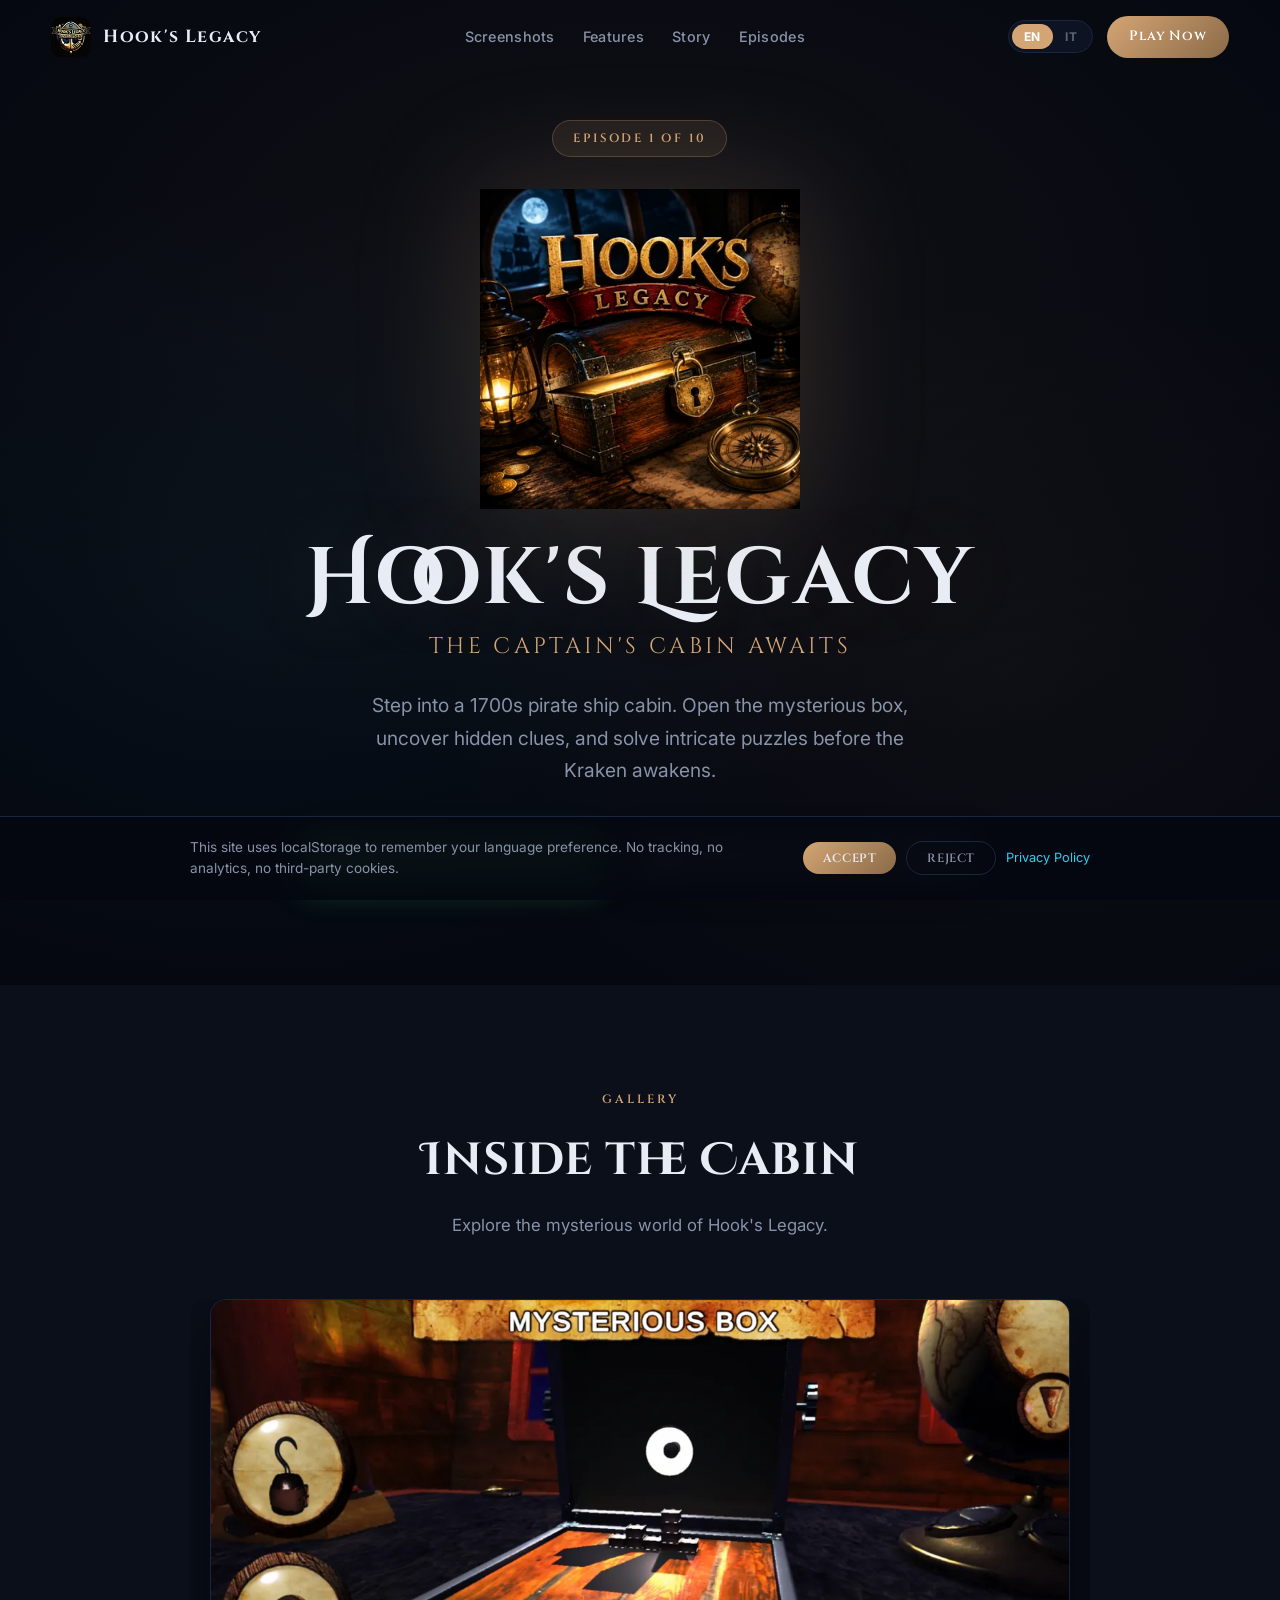
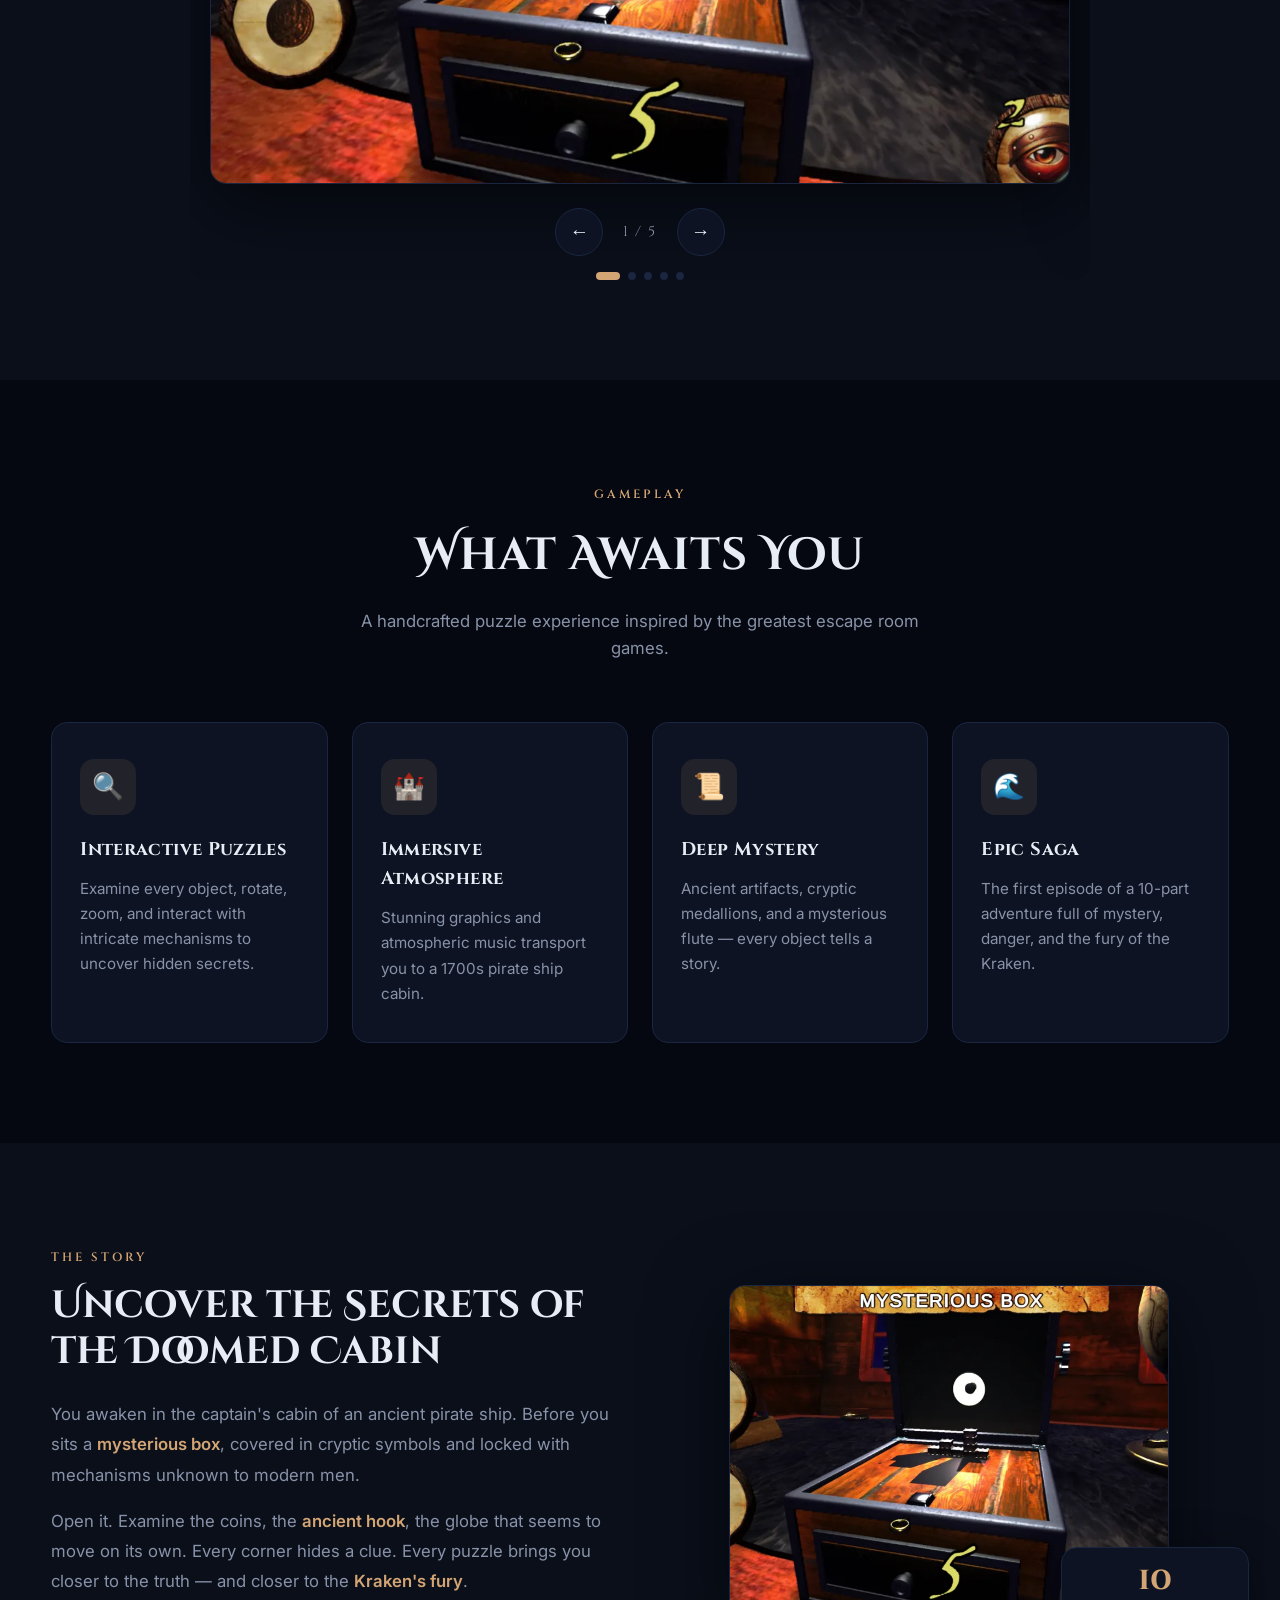
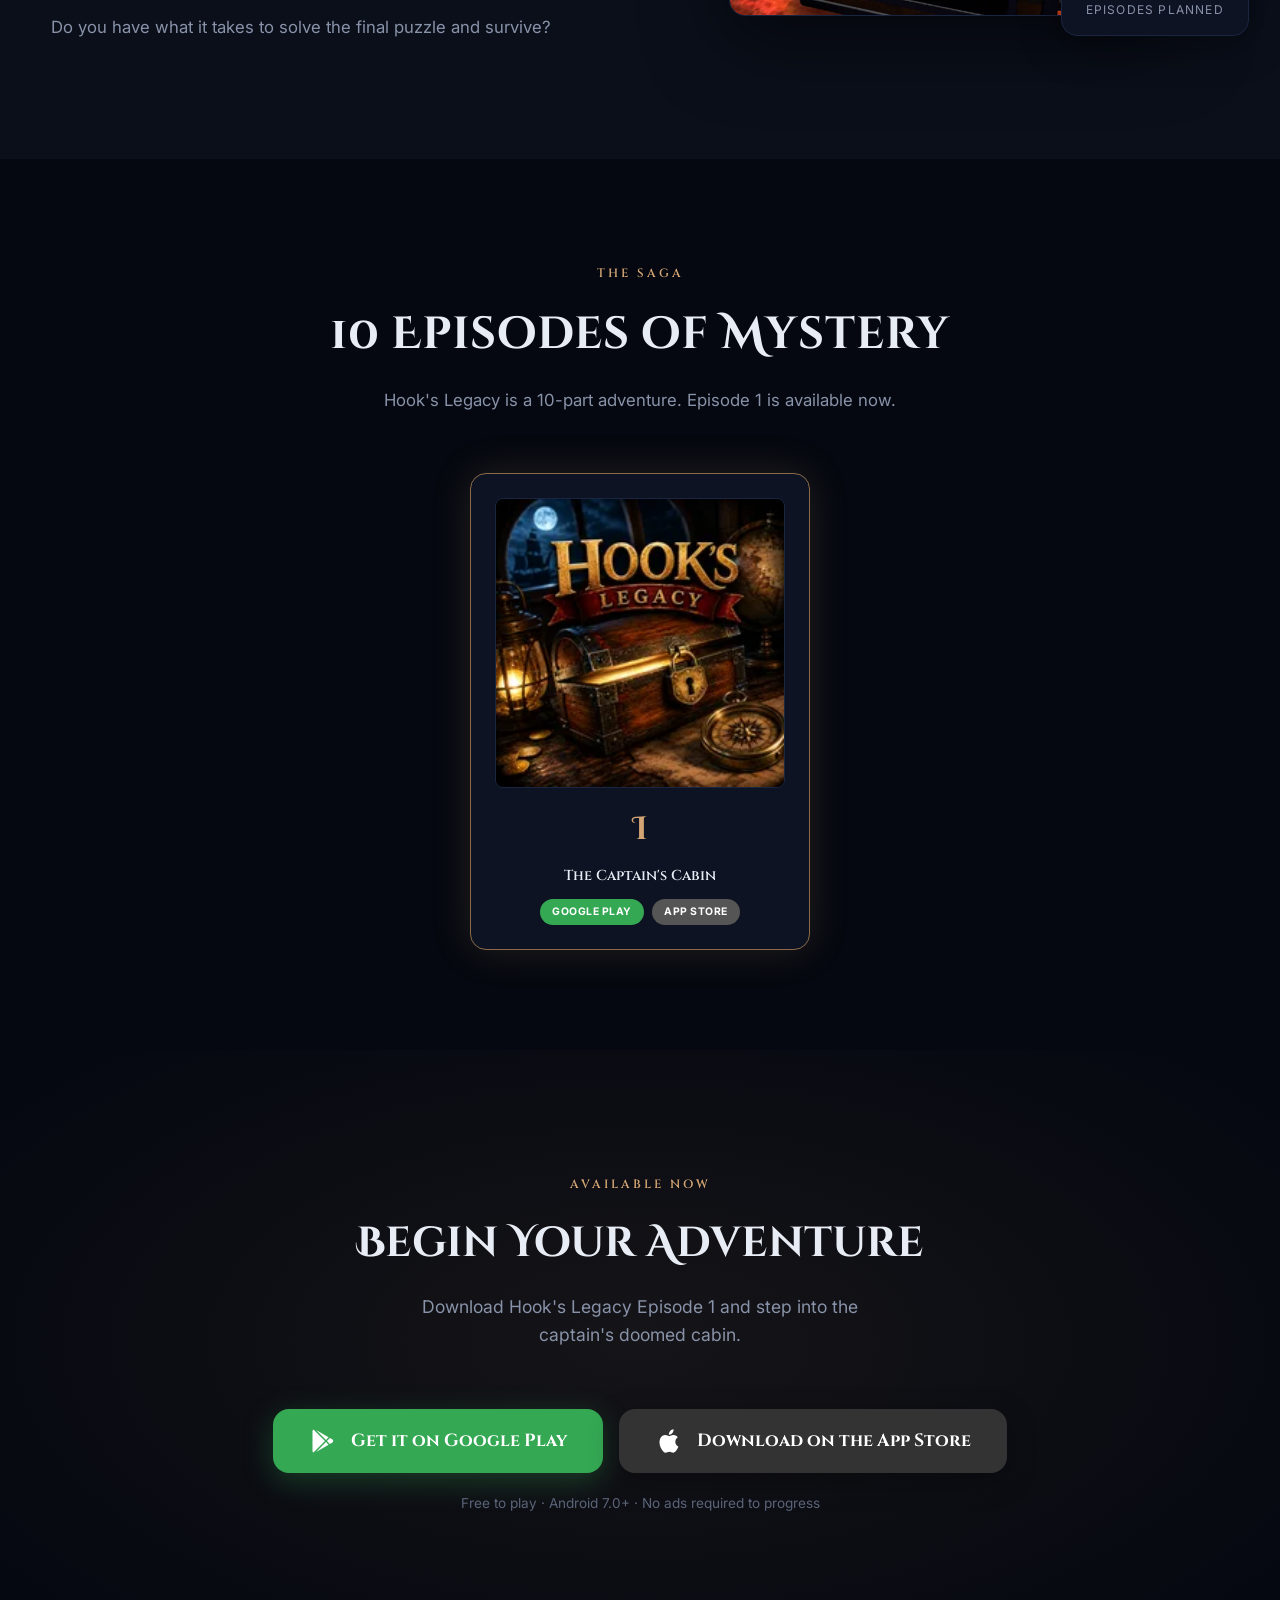
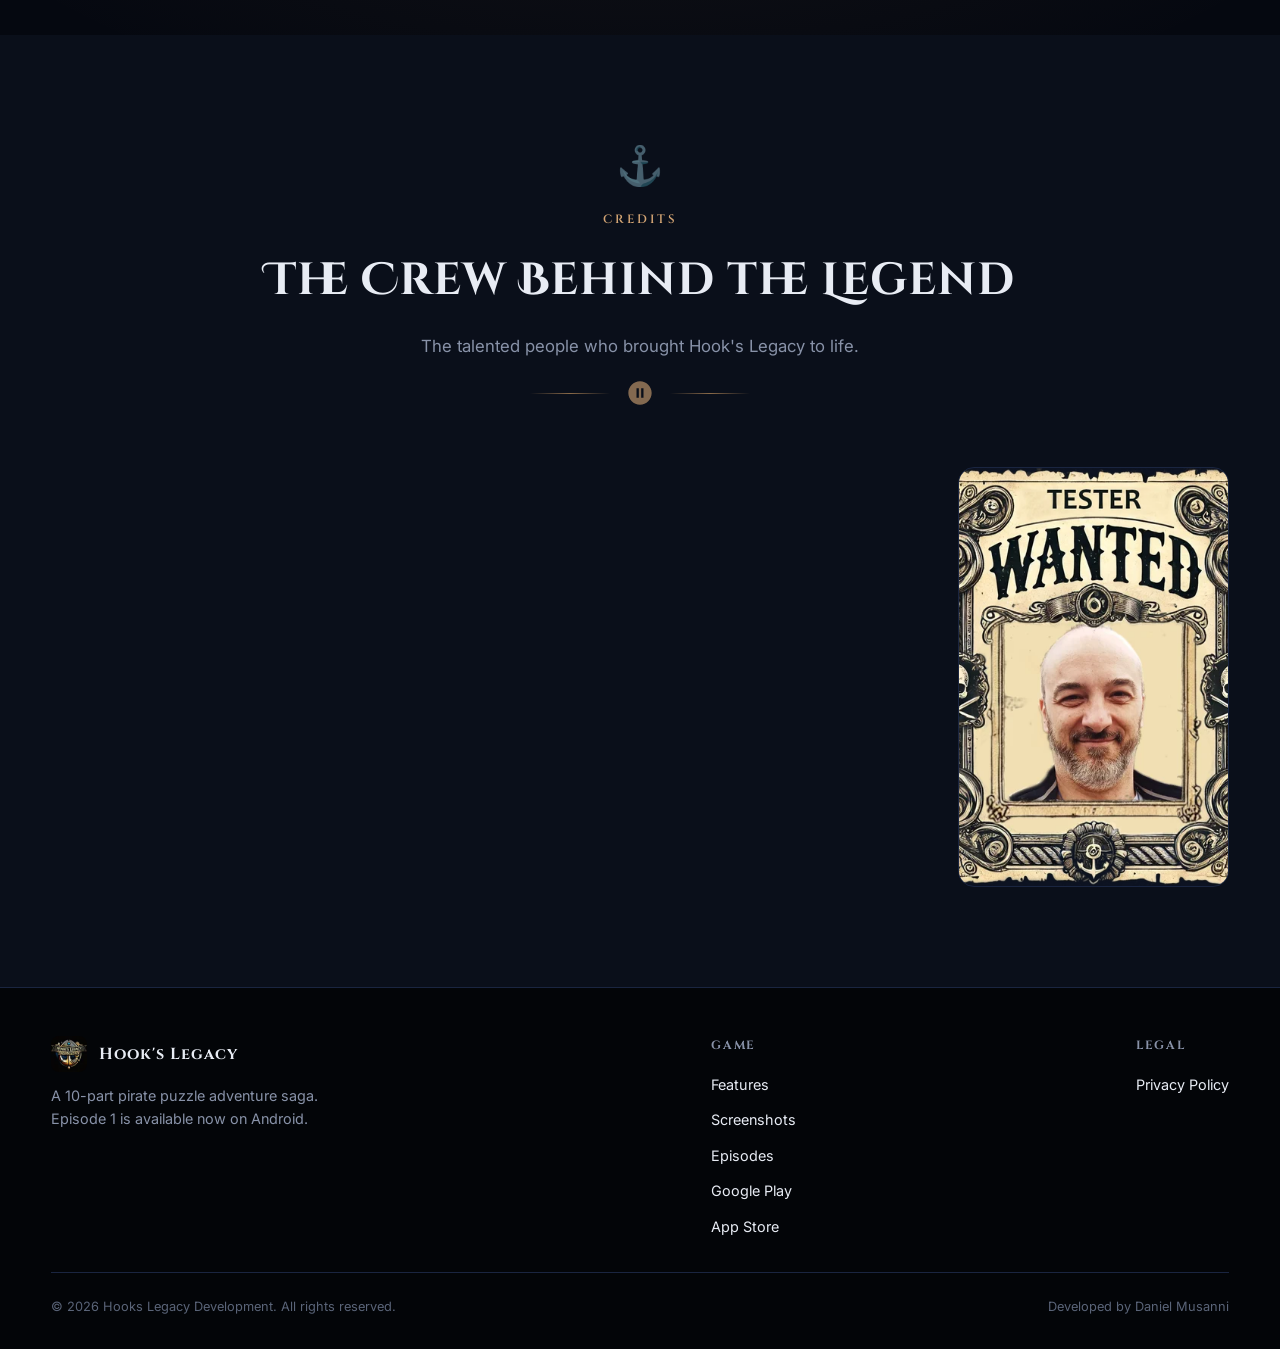
==== commit 0b2768b7: "feat: add GDPR cookie consent banner for localStorage usage" ====
--- a/index.html
+++ b/index.html
@@ -310,6 +310,18 @@
     </div>
   </footer>
 
+  <!-- ═══════════ COOKIE CONSENT ═══════════ -->
+  <div class="cookie-banner" id="cookieBanner">
+    <div class="cookie-inner">
+      <p class="cookie-text" data-i18n="cookie.text">This site uses localStorage to remember your language preference. No tracking, no analytics, no third-party cookies.</p>
+      <div class="cookie-actions">
+        <button class="cookie-btn cookie-accept" id="cookieAccept" data-i18n="cookie.accept">Accept</button>
+        <button class="cookie-btn cookie-reject" id="cookieReject" data-i18n="cookie.reject">Reject</button>
+        <a class="cookie-link" href="privacy.html" data-i18n="cookie.privacy">Privacy Policy</a>
+      </div>
+    </div>
+  </div>
+
   <script src="assets/js/i18n.js"></script>
   <script src="assets/js/main.js"></script>
 </body>
--- a/assets/css/style.css
+++ b/assets/css/style.css
@@ -1173,3 +1173,102 @@
     text-align: center;
   }
 }
+
+/* ═══════════════ COOKIE CONSENT ═══════════════ */
+.cookie-banner {
+  position: fixed;
+  bottom: 0;
+  left: 0;
+  right: 0;
+  z-index: 9999;
+  background: rgba(5, 8, 16, 0.95);
+  backdrop-filter: blur(12px);
+  -webkit-backdrop-filter: blur(12px);
+  border-top: 1px solid var(--border);
+  padding: 20px 24px;
+  transform: translateY(0);
+  transition: transform 0.4s cubic-bezier(0.4, 0, 0.2, 1);
+}
+
+.cookie-banner.hidden {
+  transform: translateY(100%);
+  pointer-events: none;
+}
+
+.cookie-inner {
+  max-width: 900px;
+  margin: 0 auto;
+  display: flex;
+  align-items: center;
+  justify-content: space-between;
+  gap: 20px;
+  flex-wrap: wrap;
+}
+
+.cookie-text {
+  color: var(--text-dim);
+  font-size: 0.85rem;
+  line-height: 1.6;
+  flex: 1;
+  min-width: 200px;
+  margin: 0;
+}
+
+.cookie-actions {
+  display: flex;
+  align-items: center;
+  gap: 10px;
+  flex-shrink: 0;
+}
+
+.cookie-btn {
+  font-family: var(--font-heading);
+  font-size: 0.75rem;
+  font-weight: 600;
+  letter-spacing: 0.05em;
+  text-transform: uppercase;
+  padding: 8px 20px;
+  border-radius: var(--radius-pill);
+  border: none;
+  cursor: pointer;
+  transition: all 0.2s;
+}
+
+.cookie-accept {
+  background: linear-gradient(135deg, var(--gold), var(--gold-dim));
+  color: var(--bg-dark);
+}
+
+.cookie-accept:hover {
+  transform: translateY(-1px);
+  box-shadow: 0 4px 16px rgba(212, 165, 116, 0.3);
+}
+
+.cookie-reject {
+  background: transparent;
+  color: var(--text-dim);
+  border: 1px solid var(--border);
+}
+
+.cookie-reject:hover {
+  border-color: var(--text-dim);
+  color: var(--text);
+}
+
+.cookie-link {
+  color: var(--ocean-bright);
+  font-size: 0.8rem;
+  text-decoration: none;
+  transition: color 0.2s;
+}
+
+.cookie-link:hover {
+  color: var(--ocean-light);
+}
+
+@media (max-width: 600px) {
+  .cookie-inner {
+    flex-direction: column;
+    text-align: center;
+  }
+}
